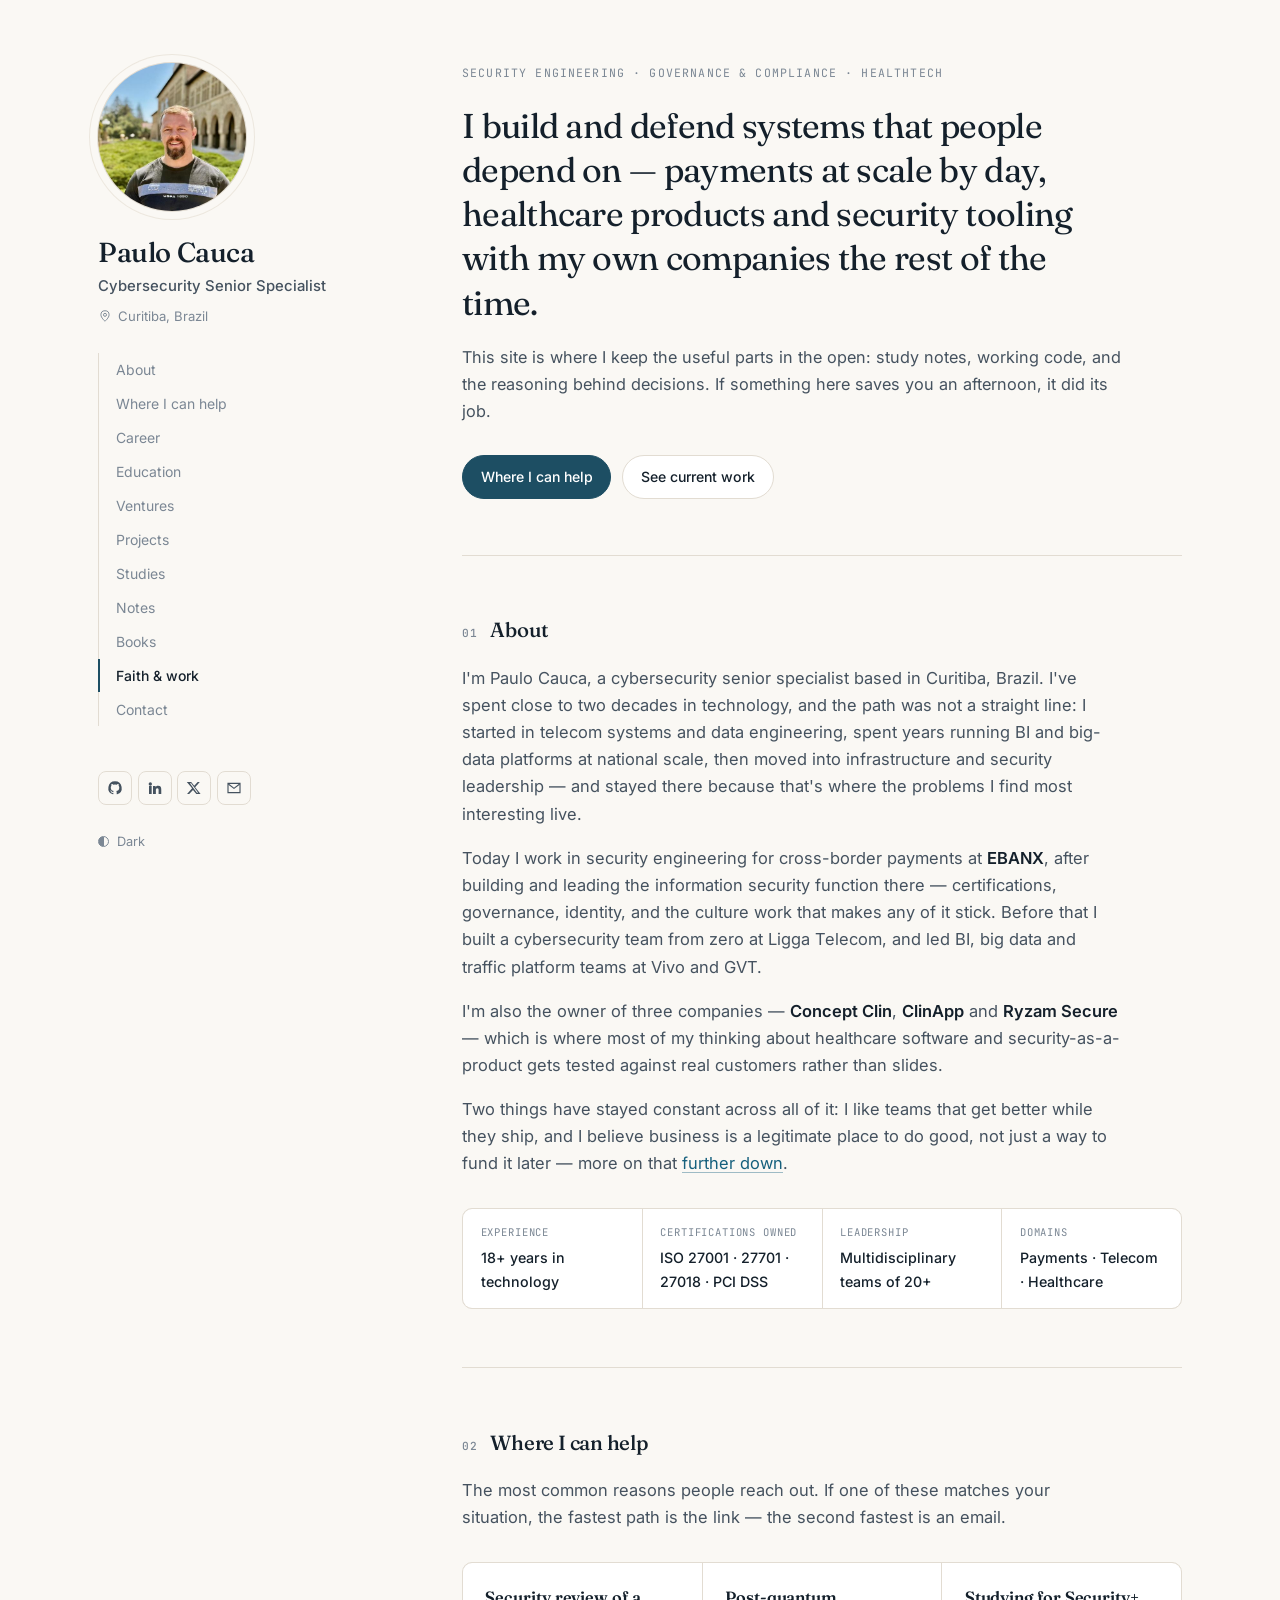
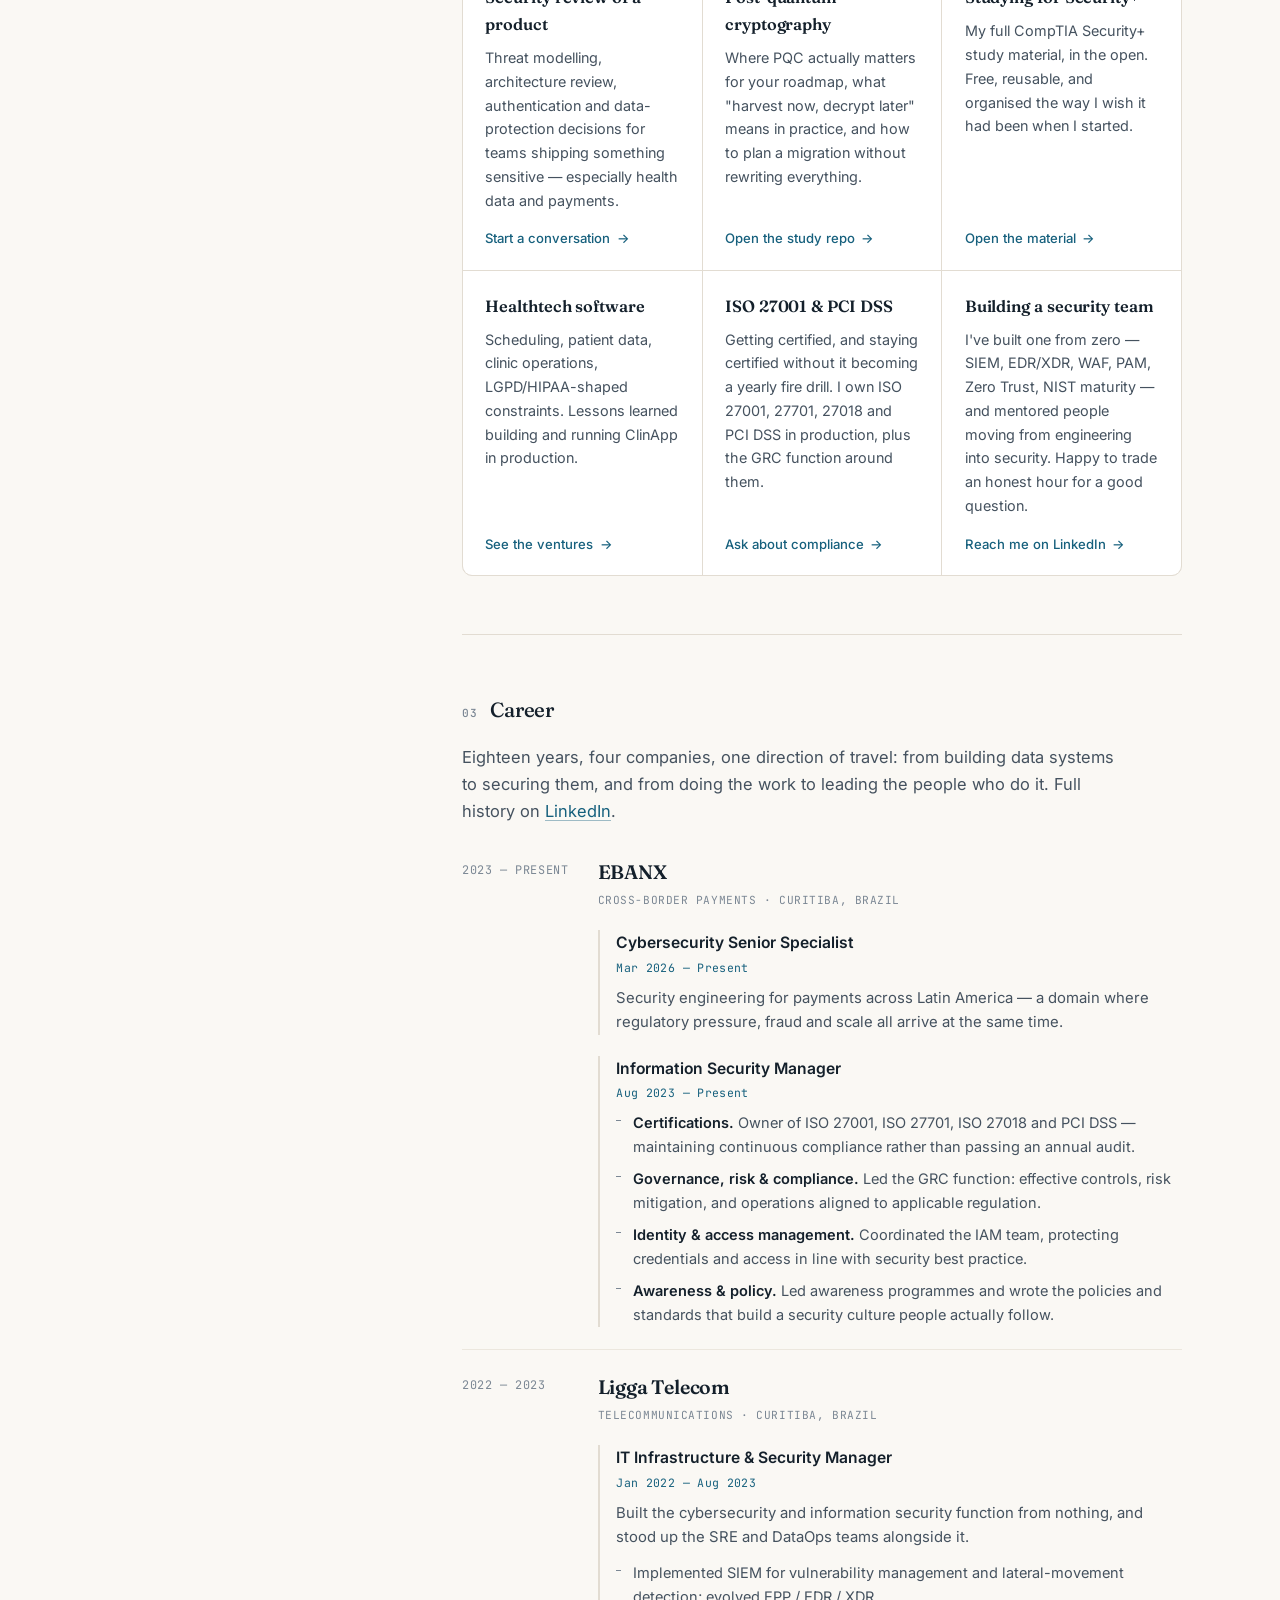
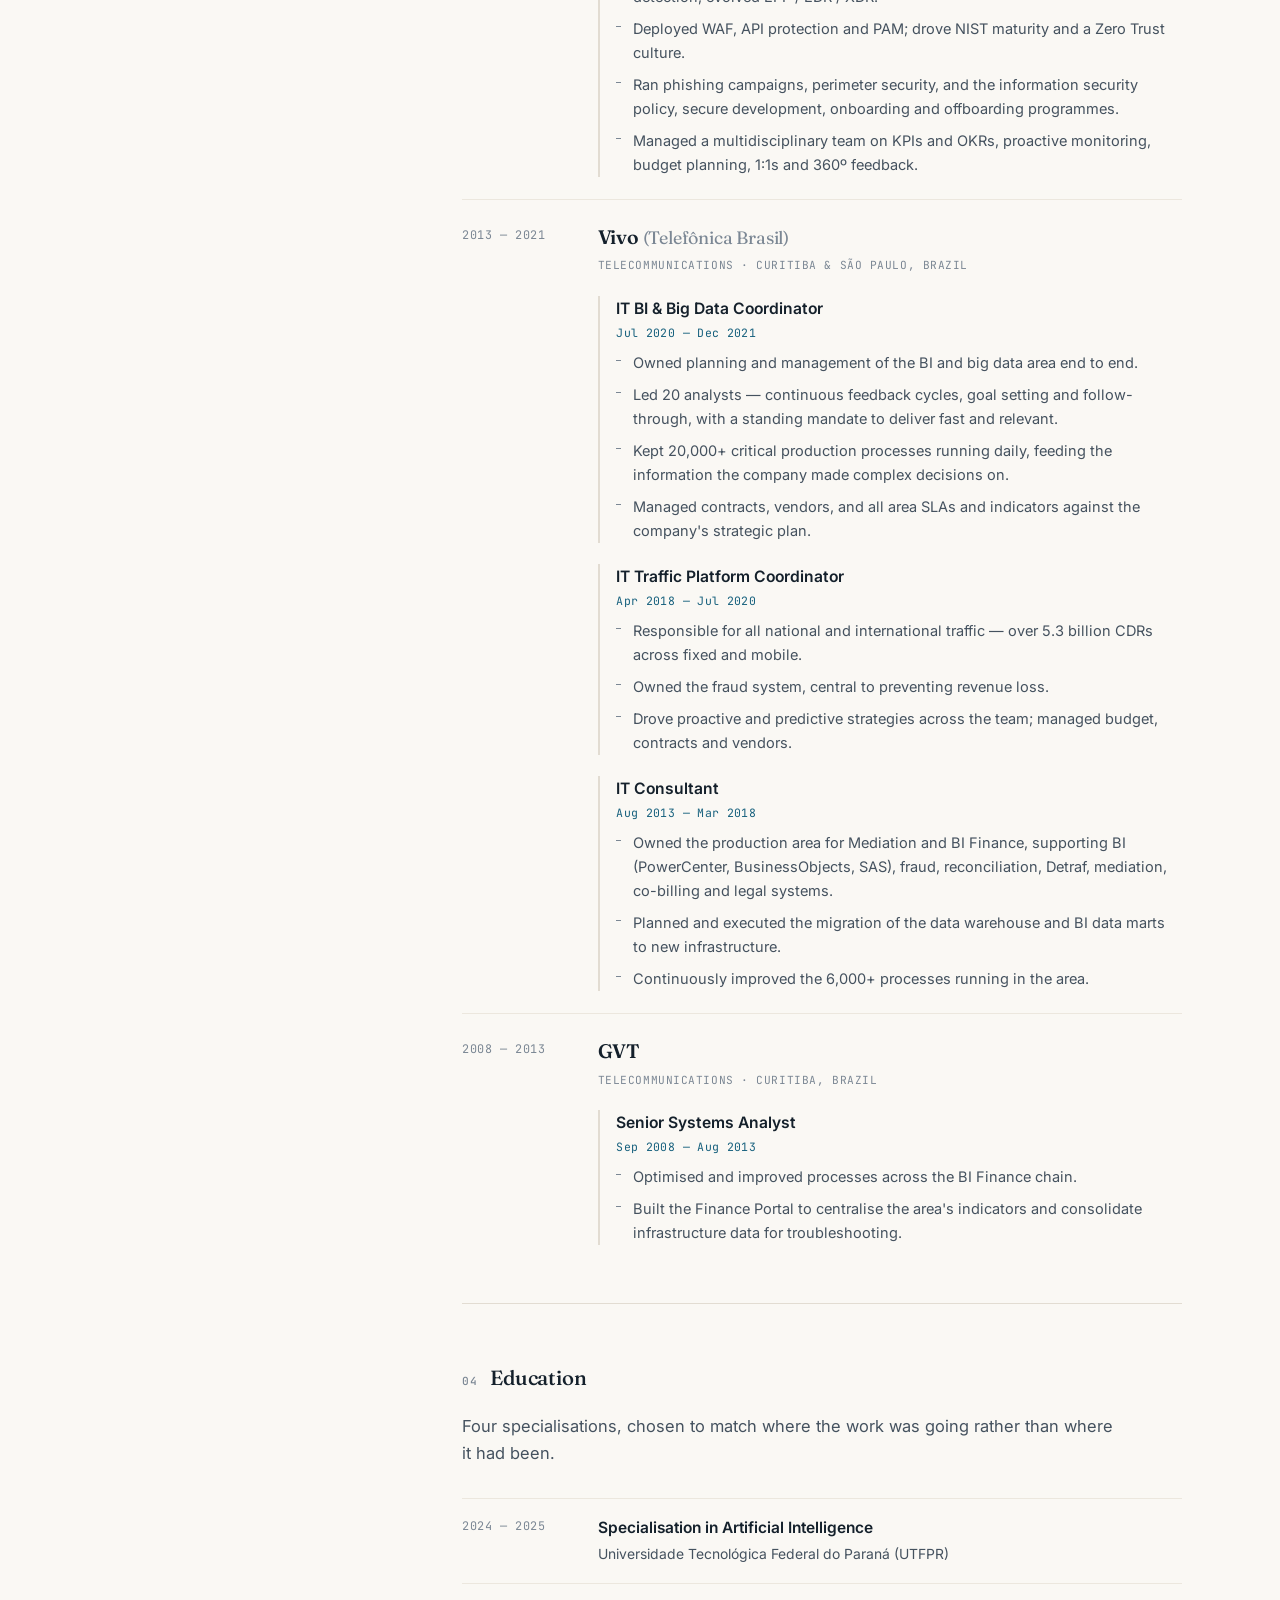
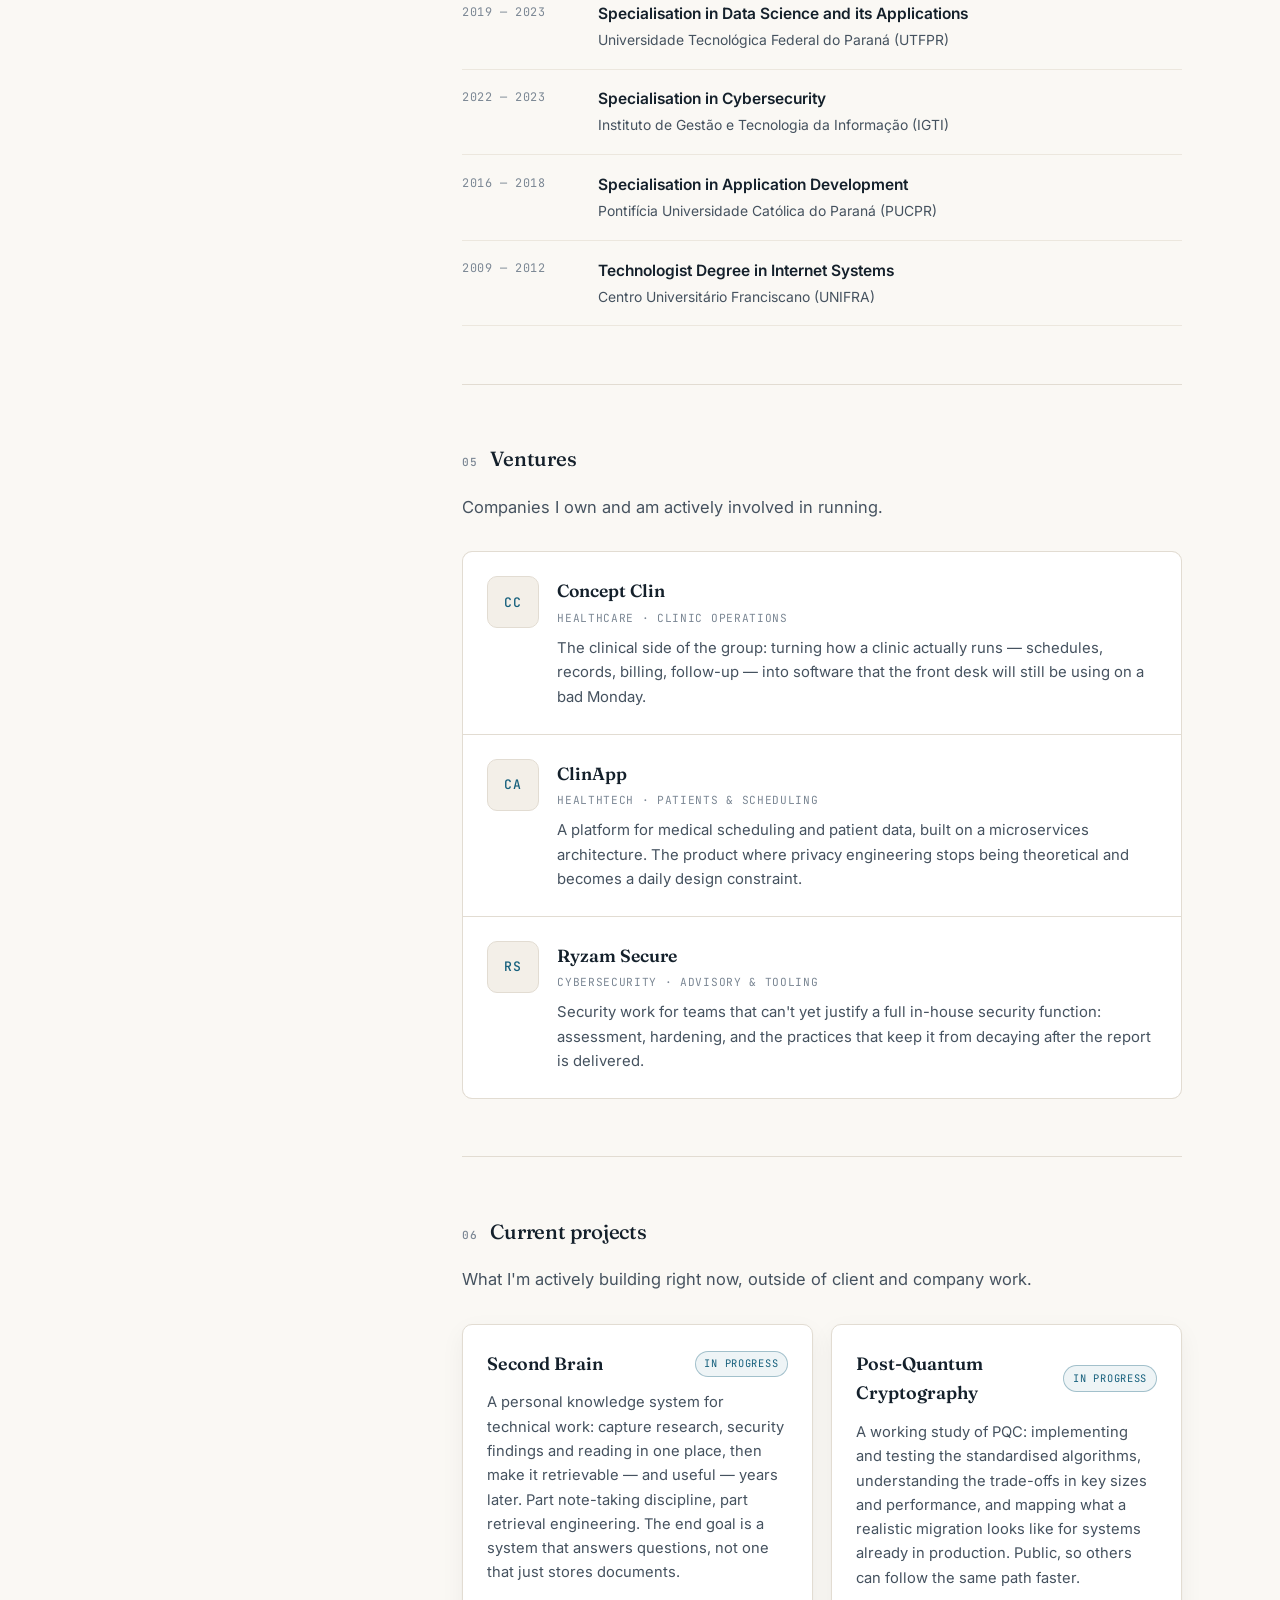
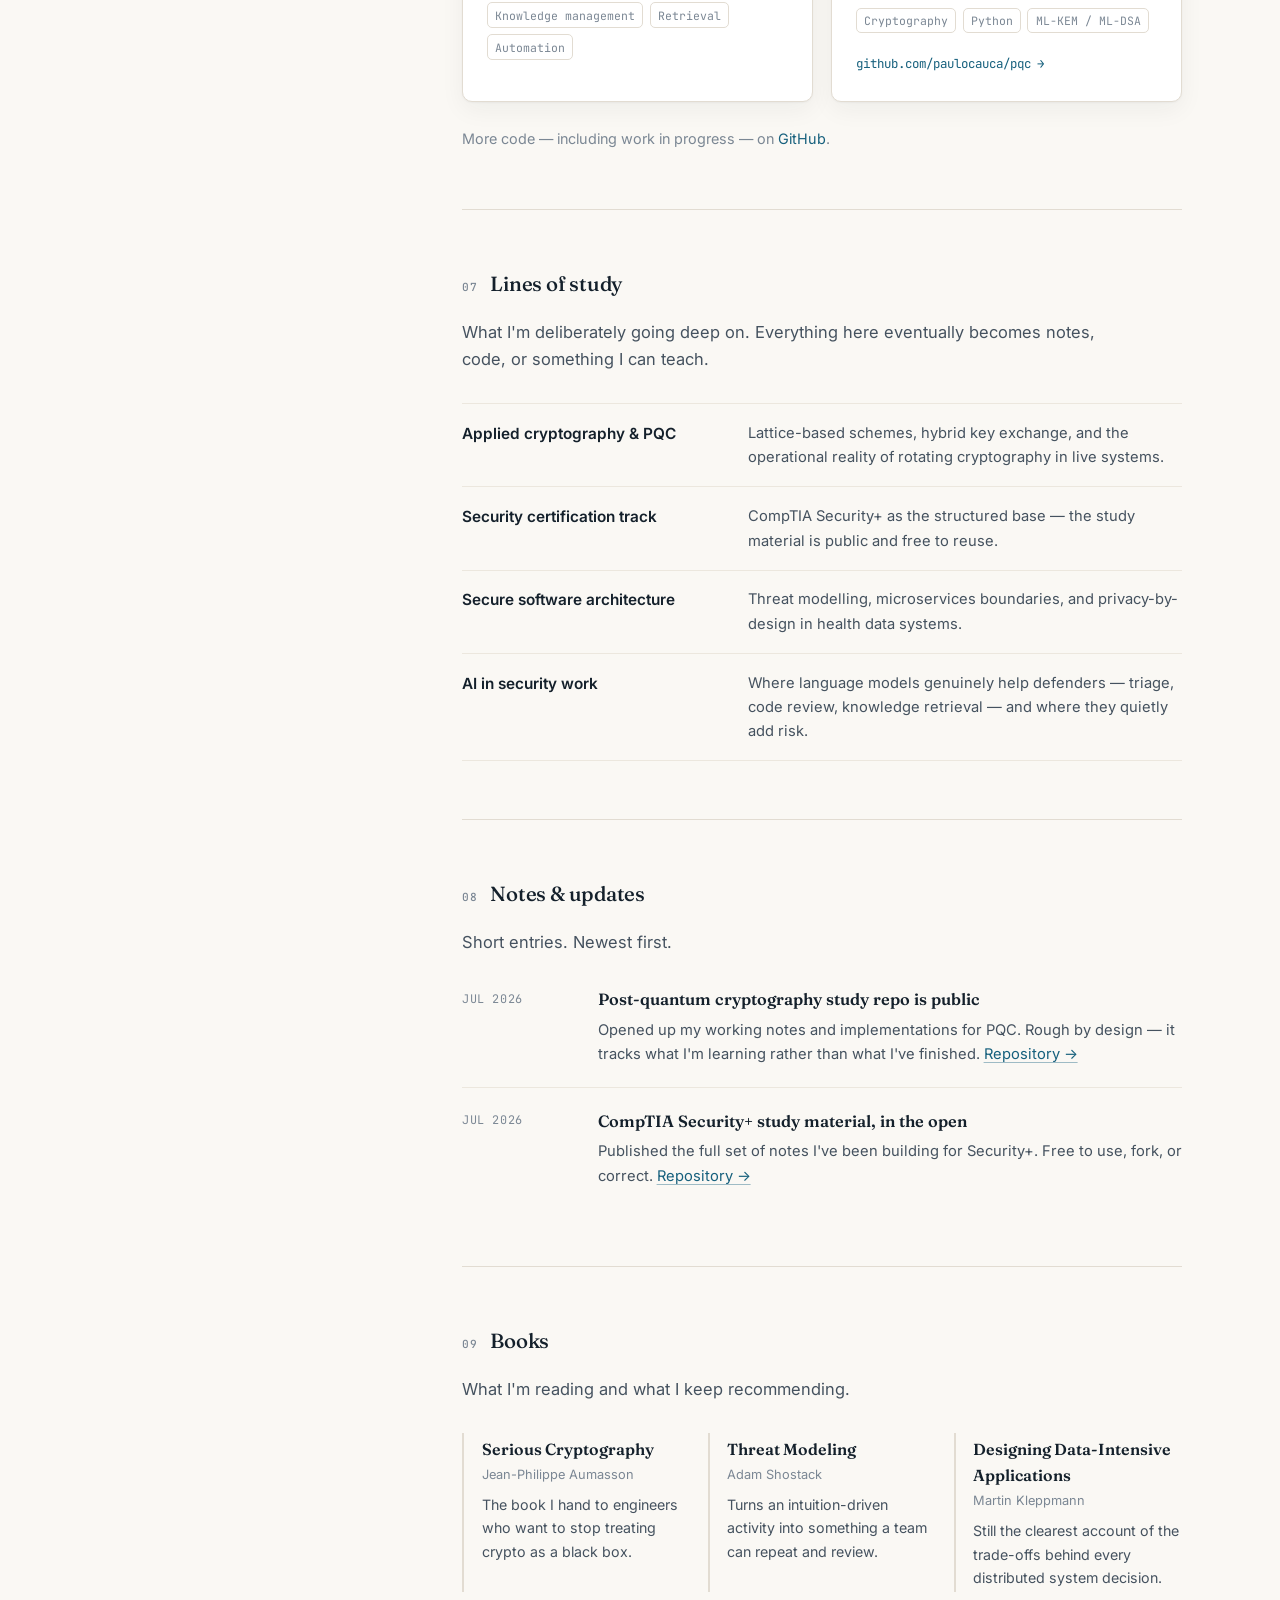
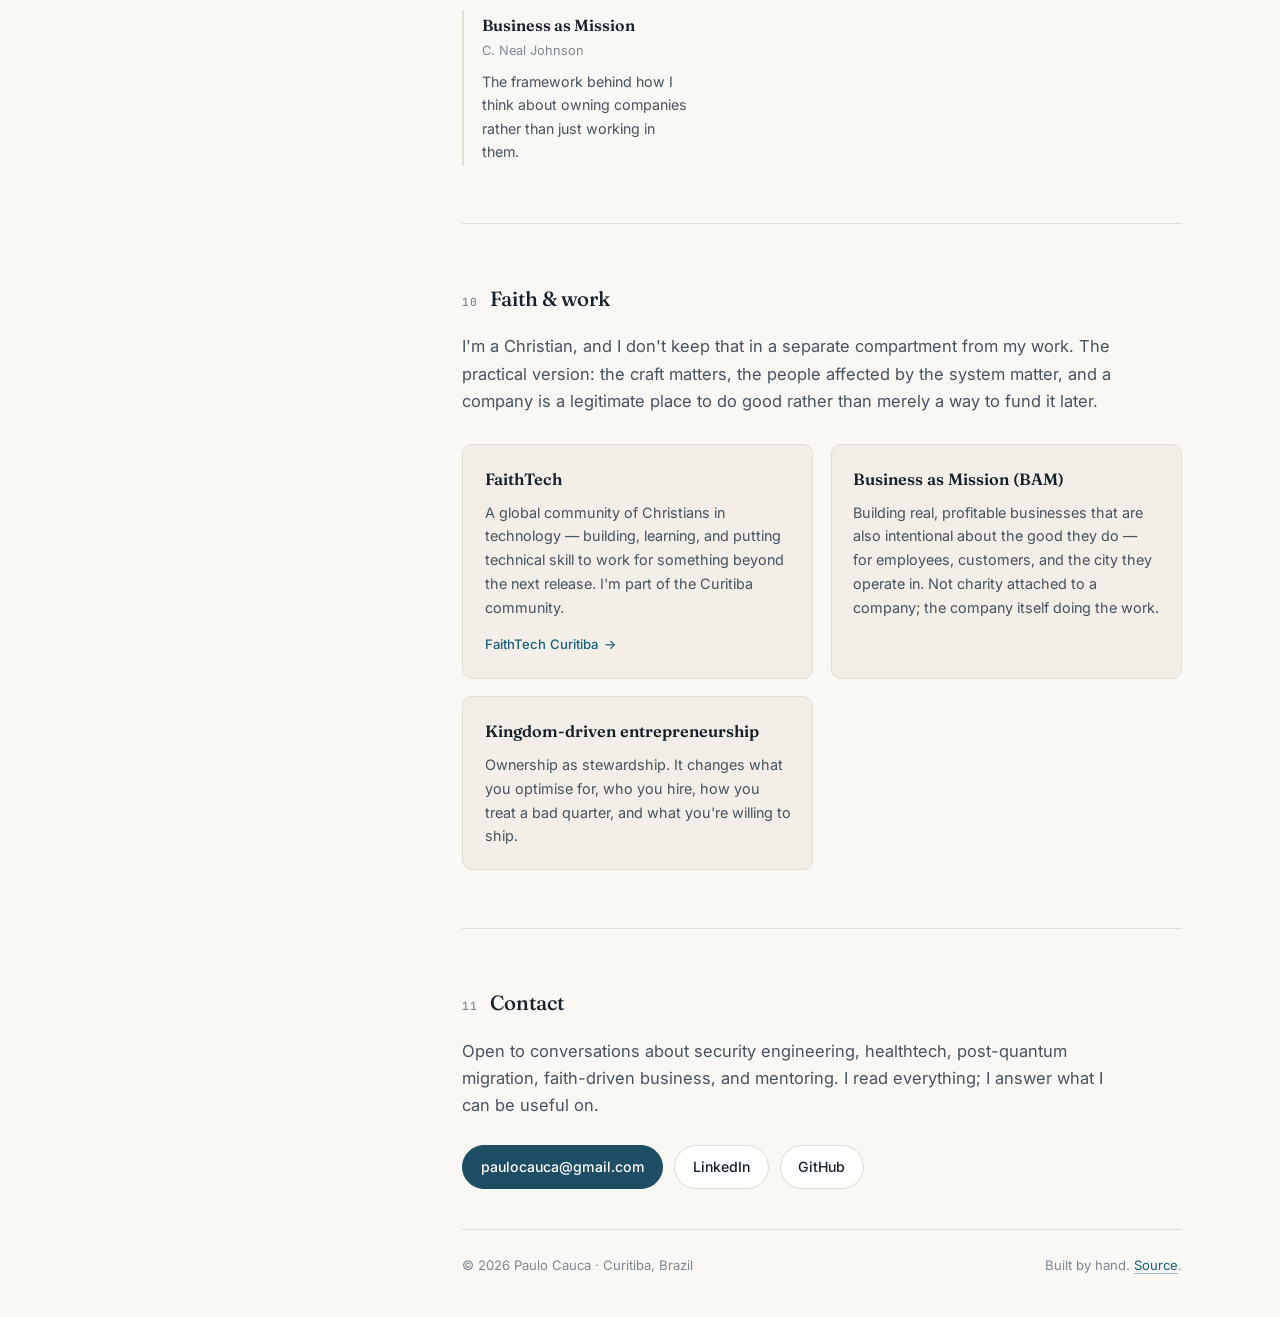
==== index.html @ c6ce8738 "Build personal website Static single-page site served from the repository root — no build step, no f" ====
<!DOCTYPE html>
<html lang="en">
<head>
<meta charset="utf-8">
<meta name="viewport" content="width=device-width, initial-scale=1">
<title>Paulo Cauca — Cybersecurity &amp; Software</title>
<meta name="description" content="Paulo Cauca — cybersecurity senior specialist at EBANX, Curitiba, Brazil. 18+ years across payments, telecom and healthcare. ISO 27001 / 27701 / 27018 and PCI DSS. Owner of Concept Clin, ClinApp and Ryzam Secure.">
<meta name="author" content="Paulo Cauca">
<link rel="canonical" href="https://paulocauca.github.io/">

<meta property="og:type" content="profile">
<meta property="og:title" content="Paulo Cauca — Cybersecurity &amp; Software">
<meta property="og:description" content="Cybersecurity senior specialist at EBANX. 18+ years across payments, telecom and healthcare. Owner of Concept Clin, ClinApp and Ryzam Secure.">
<meta property="og:url" content="https://paulocauca.github.io/">
<meta property="og:image" content="https://paulocauca.github.io/assets/img/avatar.jpg">
<meta name="twitter:card" content="summary">
<meta name="twitter:site" content="@paulocauca">

<link rel="icon" href="data:image/svg+xml,%3Csvg xmlns='http://www.w3.org/2000/svg' viewBox='0 0 100 100'%3E%3Crect width='100' height='100' rx='22' fill='%23132a3e'/%3E%3Ctext x='50' y='68' font-family='Georgia,serif' font-size='52' fill='%23f7f5f1' text-anchor='middle'%3EPC%3C/text%3E%3C/svg%3E">

<link rel="preconnect" href="https://fonts.googleapis.com">
<link rel="preconnect" href="https://fonts.gstatic.com" crossorigin>
<link href="https://fonts.googleapis.com/css2?family=Fraunces:opsz,wght@9..144,400;9..144,500;9..144,600&family=Inter:wght@400;500;600&family=JetBrains+Mono:wght@400;500&display=swap" rel="stylesheet">
<link rel="stylesheet" href="assets/css/style.css">

<script>
  /* Set the theme before first paint to avoid a flash. */
  (function () {
    try {
      var t = localStorage.getItem('pc-theme');
      if (!t) t = matchMedia('(prefers-color-scheme: dark)').matches ? 'dark' : 'light';
      document.documentElement.setAttribute('data-theme', t);
    } catch (e) {}
  })();
</script>
</head>
<body>
<a class="skip-link" href="#main">Skip to content</a>

<div class="shell">

  <!-- ───────────── Left rail ───────────── -->
  <aside class="rail">
    <div class="rail__inner">

      <img class="avatar" src="assets/img/avatar.jpg" width="160" height="160"
           alt="Portrait of Paulo Cauca" fetchpriority="high">

      <div class="rail__id">
        <h1 class="rail__name">Paulo Cauca</h1>
        <p class="rail__role">Cybersecurity Senior Specialist</p>
        <p class="rail__place">
          <svg viewBox="0 0 24 24" aria-hidden="true" class="ico"><path d="M12 21s7-6.1 7-11a7 7 0 1 0-14 0c0 4.9 7 11 7 11Z"/><circle cx="12" cy="10" r="2.6"/></svg>
          Curitiba, Brazil
        </p>
      </div>

      <nav class="rail__nav" aria-label="Sections">
        <a href="#about">About</a>
        <a href="#help">Where I can help</a>
        <a href="#career">Career</a>
        <a href="#education">Education</a>
        <a href="#ventures">Ventures</a>
        <a href="#projects">Projects</a>
        <a href="#studies">Studies</a>
        <a href="#notes">Notes</a>
        <a href="#books">Books</a>
        <a href="#faith">Faith &amp; work</a>
        <a href="#contact">Contact</a>
      </nav>

      <div class="rail__links">
        <a href="https://github.com/paulocauca" rel="me noopener" target="_blank" aria-label="GitHub">
          <svg viewBox="0 0 24 24" aria-hidden="true"><path d="M12 2a10 10 0 0 0-3.16 19.49c.5.09.68-.22.68-.48v-1.7c-2.78.6-3.37-1.34-3.37-1.34-.45-1.16-1.11-1.47-1.11-1.47-.91-.62.07-.6.07-.6 1 .07 1.53 1.03 1.53 1.03.9 1.53 2.36 1.09 2.94.83.09-.65.35-1.09.63-1.34-2.22-.25-4.55-1.11-4.55-4.94 0-1.09.39-1.98 1.03-2.68-.1-.25-.45-1.27.1-2.64 0 0 .84-.27 2.75 1.02a9.5 9.5 0 0 1 5 0c1.91-1.29 2.75-1.02 2.75-1.02.55 1.37.2 2.39.1 2.64.64.7 1.03 1.59 1.03 2.68 0 3.84-2.34 4.68-4.57 4.93.36.31.68.92.68 1.85v2.74c0 .27.18.58.69.48A10 10 0 0 0 12 2Z"/></svg>
        </a>
        <a href="https://www.linkedin.com/in/paulocauca/" rel="me noopener" target="_blank" aria-label="LinkedIn">
          <svg viewBox="0 0 24 24" aria-hidden="true"><path d="M4.98 3.5a2.5 2.5 0 1 1 0 5 2.5 2.5 0 0 1 0-5ZM3 9h4v12H3zM9 9h3.8v1.7h.05c.53-.95 1.83-1.95 3.77-1.95 4.03 0 4.78 2.5 4.78 5.76V21h-4v-5.6c0-1.34-.03-3.06-1.9-3.06-1.9 0-2.2 1.45-2.2 2.96V21H9z"/></svg>
        </a>
        <a href="https://x.com/paulocauca" rel="me noopener" target="_blank" aria-label="X">
          <svg viewBox="0 0 24 24" aria-hidden="true"><path d="M17.5 3h3.2l-7 8 8.2 10h-6.4l-5-6.1L4.8 21H1.6l7.5-8.6L1.2 3h6.6l4.5 5.6L17.5 3Zm-1.1 16h1.8L7.7 4.9H5.8L16.4 19Z"/></svg>
        </a>
        <a href="mailto:paulocauca@gmail.com" aria-label="Email">
          <svg viewBox="0 0 24 24" aria-hidden="true"><path d="M3 5h18v14H3z" fill="none" stroke="currentColor" stroke-width="1.7"/><path d="m3.5 6 8.5 6.5L20.5 6" fill="none" stroke="currentColor" stroke-width="1.7"/></svg>
        </a>
      </div>

      <button class="theme" type="button" aria-label="Toggle color theme">
        <span class="theme__dot"></span><span class="theme__label">Dark</span>
      </button>
    </div>
  </aside>

  <!-- ───────────── Content ───────────── -->
  <main id="main" class="content">

    <!-- Intro -->
    <header class="intro">
      <p class="eyebrow">Security engineering · Governance &amp; compliance · Healthtech</p>
      <p class="lede">
        I build and defend systems that people depend on — payments at scale by day,
        healthcare products and security tooling with my own companies the rest of the time.
      </p>
      <p class="intro__sub">
        This site is where I keep the useful parts in the open: study notes, working code,
        and the reasoning behind decisions. If something here saves you an afternoon, it did its job.
      </p>
      <div class="intro__cta">
        <a class="btn btn--solid" href="#help">Where I can help</a>
        <a class="btn" href="#projects">See current work</a>
      </div>
    </header>

    <!-- About -->
    <section id="about" class="sec">
      <h2 class="sec__title"><span class="sec__num">01</span>About</h2>
      <div class="prose">
        <p>
          I'm Paulo Cauca, a cybersecurity senior specialist based in Curitiba, Brazil. I've spent
          close to two decades in technology, and the path was not a straight line: I started in
          telecom systems and data engineering, spent years running BI and big-data platforms at
          national scale, then moved into infrastructure and security leadership — and stayed there
          because that's where the problems I find most interesting live.
        </p>
        <p>
          Today I work in security engineering for cross-border payments at <strong>EBANX</strong>,
          after building and leading the information security function there — certifications,
          governance, identity, and the culture work that makes any of it stick. Before that I built
          a cybersecurity team from zero at Ligga Telecom, and led BI, big data and traffic platform
          teams at Vivo and GVT.
        </p>
        <p>
          I'm also the owner of three companies — <strong>Concept Clin</strong>,
          <strong>ClinApp</strong> and <strong>Ryzam Secure</strong> — which is where most of my
          thinking about healthcare software and security-as-a-product gets tested against real
          customers rather than slides.
        </p>
        <p>
          Two things have stayed constant across all of it: I like teams that get better while they
          ship, and I believe business is a legitimate place to do good, not just a way to fund it
          later — more on that <a href="#faith">further down</a>.
        </p>
      </div>

      <ul class="facts">
        <li><span class="facts__k">Experience</span><span class="facts__v">18+ years in technology</span></li>
        <li><span class="facts__k">Certifications owned</span><span class="facts__v">ISO 27001 · 27701 · 27018 · PCI DSS</span></li>
        <li><span class="facts__k">Leadership</span><span class="facts__v">Multidisciplinary teams of 20+</span></li>
        <li><span class="facts__k">Domains</span><span class="facts__v">Payments · Telecom · Healthcare</span></li>
      </ul>
    </section>

    <!-- Where I can help — the "help" hub the site is built around -->
    <section id="help" class="sec">
      <h2 class="sec__title"><span class="sec__num">02</span>Where I can help</h2>
      <p class="sec__intro">
        The most common reasons people reach out. If one of these matches your situation,
        the fastest path is the link — the second fastest is an email.
      </p>

      <div class="cards">
        <article class="card">
          <h3>Security review of a product</h3>
          <p>Threat modelling, architecture review, authentication and data-protection decisions for teams shipping something sensitive — especially health data and payments.</p>
          <a class="card__link" href="mailto:paulocauca@gmail.com?subject=Security%20review">Start a conversation<span aria-hidden="true">→</span></a>
        </article>

        <article class="card">
          <h3>Post-quantum cryptography</h3>
          <p>Where PQC actually matters for your roadmap, what "harvest now, decrypt later" means in practice, and how to plan a migration without rewriting everything.</p>
          <a class="card__link" href="https://github.com/paulocauca/pqc" target="_blank" rel="noopener">Open the study repo<span aria-hidden="true">→</span></a>
        </article>

        <article class="card">
          <h3>Studying for Security+</h3>
          <p>My full CompTIA Security+ study material, in the open. Free, reusable, and organised the way I wish it had been when I started.</p>
          <a class="card__link" href="https://github.com/paulocauca/comptia_sec_plus_study" target="_blank" rel="noopener">Open the material<span aria-hidden="true">→</span></a>
        </article>

        <article class="card">
          <h3>Healthtech software</h3>
          <p>Scheduling, patient data, clinic operations, LGPD/HIPAA-shaped constraints. Lessons learned building and running ClinApp in production.</p>
          <a class="card__link" href="#ventures">See the ventures<span aria-hidden="true">→</span></a>
        </article>

        <article class="card">
          <h3>ISO 27001 &amp; PCI DSS</h3>
          <p>Getting certified, and staying certified without it becoming a yearly fire drill. I own ISO 27001, 27701, 27018 and PCI DSS in production, plus the GRC function around them.</p>
          <a class="card__link" href="mailto:paulocauca@gmail.com?subject=Certification%20and%20compliance">Ask about compliance<span aria-hidden="true">→</span></a>
        </article>

        <article class="card">
          <h3>Building a security team</h3>
          <p>I've built one from zero — SIEM, EDR/XDR, WAF, PAM, Zero Trust, NIST maturity — and mentored people moving from engineering into security. Happy to trade an honest hour for a good question.</p>
          <a class="card__link" href="https://www.linkedin.com/in/paulocauca/" target="_blank" rel="noopener">Reach me on LinkedIn<span aria-hidden="true">→</span></a>
        </article>
      </div>
    </section>

    <!-- Career -->
    <section id="career" class="sec">
      <h2 class="sec__title"><span class="sec__num">03</span>Career</h2>
      <p class="sec__intro">
        Eighteen years, four companies, one direction of travel: from building data systems to
        securing them, and from doing the work to leading the people who do it. Full history on
        <a href="https://www.linkedin.com/in/paulocauca/" target="_blank" rel="noopener">LinkedIn</a>.
      </p>

      <ol class="timeline">

        <li class="tl">
          <div class="tl__when">2023 — Present</div>
          <div class="tl__body">
            <h3 class="tl__org-name">EBANX</h3>
            <p class="tl__meta">Cross-border payments · Curitiba, Brazil</p>

            <div class="job">
              <h4 class="job__title">Cybersecurity Senior Specialist</h4>
              <p class="job__when">Mar 2026 — Present</p>
              <p class="job__text">
                Security engineering for payments across Latin America — a domain where regulatory
                pressure, fraud and scale all arrive at the same time.
              </p>
            </div>

            <div class="job">
              <h4 class="job__title">Information Security Manager</h4>
              <p class="job__when">Aug 2023 — Present</p>
              <ul class="bullets">
                <li><strong>Certifications.</strong> Owner of ISO 27001, ISO 27701, ISO 27018 and PCI DSS — maintaining continuous compliance rather than passing an annual audit.</li>
                <li><strong>Governance, risk &amp; compliance.</strong> Led the GRC function: effective controls, risk mitigation, and operations aligned to applicable regulation.</li>
                <li><strong>Identity &amp; access management.</strong> Coordinated the IAM team, protecting credentials and access in line with security best practice.</li>
                <li><strong>Awareness &amp; policy.</strong> Led awareness programmes and wrote the policies and standards that build a security culture people actually follow.</li>
              </ul>
            </div>
          </div>
        </li>

        <li class="tl">
          <div class="tl__when">2022 — 2023</div>
          <div class="tl__body">
            <h3 class="tl__org-name">Ligga Telecom</h3>
            <p class="tl__meta">Telecommunications · Curitiba, Brazil</p>

            <div class="job">
              <h4 class="job__title">IT Infrastructure &amp; Security Manager</h4>
              <p class="job__when">Jan 2022 — Aug 2023</p>
              <p class="job__text">
                Built the cybersecurity and information security function from nothing, and stood up
                the SRE and DataOps teams alongside it.
              </p>
              <ul class="bullets">
                <li>Implemented SIEM for vulnerability management and lateral-movement detection; evolved EPP / EDR / XDR.</li>
                <li>Deployed WAF, API protection and PAM; drove NIST maturity and a Zero Trust culture.</li>
                <li>Ran phishing campaigns, perimeter security, and the information security policy, secure development, onboarding and offboarding programmes.</li>
                <li>Managed a multidisciplinary team on KPIs and OKRs, proactive monitoring, budget planning, 1:1s and 360º feedback.</li>
              </ul>
            </div>
          </div>
        </li>

        <li class="tl">
          <div class="tl__when">2013 — 2021</div>
          <div class="tl__body">
            <h3 class="tl__org-name">Vivo <span class="tl__alt">(Telefônica Brasil)</span></h3>
            <p class="tl__meta">Telecommunications · Curitiba &amp; São Paulo, Brazil</p>

            <div class="job">
              <h4 class="job__title">IT BI &amp; Big Data Coordinator</h4>
              <p class="job__when">Jul 2020 — Dec 2021</p>
              <ul class="bullets">
                <li>Owned planning and management of the BI and big data area end to end.</li>
                <li>Led 20 analysts — continuous feedback cycles, goal setting and follow-through, with a standing mandate to deliver fast and relevant.</li>
                <li>Kept 20,000+ critical production processes running daily, feeding the information the company made complex decisions on.</li>
                <li>Managed contracts, vendors, and all area SLAs and indicators against the company's strategic plan.</li>
              </ul>
            </div>

            <div class="job">
              <h4 class="job__title">IT Traffic Platform Coordinator</h4>
              <p class="job__when">Apr 2018 — Jul 2020</p>
              <ul class="bullets">
                <li>Responsible for all national and international traffic — over 5.3 billion CDRs across fixed and mobile.</li>
                <li>Owned the fraud system, central to preventing revenue loss.</li>
                <li>Drove proactive and predictive strategies across the team; managed budget, contracts and vendors.</li>
              </ul>
            </div>

            <div class="job">
              <h4 class="job__title">IT Consultant</h4>
              <p class="job__when">Aug 2013 — Mar 2018</p>
              <ul class="bullets">
                <li>Owned the production area for Mediation and BI Finance, supporting BI (PowerCenter, BusinessObjects, SAS), fraud, reconciliation, Detraf, mediation, co-billing and legal systems.</li>
                <li>Planned and executed the migration of the data warehouse and BI data marts to new infrastructure.</li>
                <li>Continuously improved the 6,000+ processes running in the area.</li>
              </ul>
            </div>
          </div>
        </li>

        <li class="tl">
          <div class="tl__when">2008 — 2013</div>
          <div class="tl__body">
            <h3 class="tl__org-name">GVT</h3>
            <p class="tl__meta">Telecommunications · Curitiba, Brazil</p>

            <div class="job">
              <h4 class="job__title">Senior Systems Analyst</h4>
              <p class="job__when">Sep 2008 — Aug 2013</p>
              <ul class="bullets">
                <li>Optimised and improved processes across the BI Finance chain.</li>
                <li>Built the Finance Portal to centralise the area's indicators and consolidate infrastructure data for troubleshooting.</li>
              </ul>
            </div>
          </div>
        </li>

      </ol>
    </section>

    <!-- Education -->
    <section id="education" class="sec">
      <h2 class="sec__title"><span class="sec__num">04</span>Education</h2>
      <p class="sec__intro">
        Four specialisations, chosen to match where the work was going rather than where it had been.
      </p>

      <ol class="edu">
        <li class="edu__item">
          <div class="edu__when">2024 — 2025</div>
          <div>
            <h3>Specialisation in Artificial Intelligence</h3>
            <p class="edu__org">Universidade Tecnológica Federal do Paraná (UTFPR)</p>
          </div>
        </li>
        <li class="edu__item">
          <div class="edu__when">2019 — 2023</div>
          <div>
            <h3>Specialisation in Data Science and its Applications</h3>
            <p class="edu__org">Universidade Tecnológica Federal do Paraná (UTFPR)</p>
          </div>
        </li>
        <li class="edu__item">
          <div class="edu__when">2022 — 2023</div>
          <div>
            <h3>Specialisation in Cybersecurity</h3>
            <p class="edu__org">Instituto de Gestão e Tecnologia da Informação (IGTI)</p>
          </div>
        </li>
        <li class="edu__item">
          <div class="edu__when">2016 — 2018</div>
          <div>
            <h3>Specialisation in Application Development</h3>
            <p class="edu__org">Pontifícia Universidade Católica do Paraná (PUCPR)</p>
          </div>
        </li>
        <li class="edu__item">
          <div class="edu__when">2009 — 2012</div>
          <div>
            <h3>Technologist Degree in Internet Systems</h3>
            <p class="edu__org">Centro Universitário Franciscano (UNIFRA)</p>
          </div>
        </li>
      </ol>
    </section>

    <!-- Ventures -->
    <section id="ventures" class="sec">
      <h2 class="sec__title"><span class="sec__num">05</span>Ventures</h2>
      <p class="sec__intro">Companies I own and am actively involved in running.</p>

      <div class="ventures">
        <article class="venture">
          <div class="venture__mark" aria-hidden="true">CC</div>
          <div>
            <h3>Concept Clin</h3>
            <p class="venture__tag">Healthcare · Clinic operations</p>
            <p>
              The clinical side of the group: turning how a clinic actually runs — schedules, records,
              billing, follow-up — into software that the front desk will still be using on a bad Monday.
            </p>
          </div>
        </article>

        <article class="venture">
          <div class="venture__mark" aria-hidden="true">CA</div>
          <div>
            <h3>ClinApp</h3>
            <p class="venture__tag">Healthtech · Patients &amp; scheduling</p>
            <p>
              A platform for medical scheduling and patient data, built on a microservices architecture.
              The product where privacy engineering stops being theoretical and becomes a daily design constraint.
            </p>
          </div>
        </article>

        <article class="venture">
          <div class="venture__mark" aria-hidden="true">RS</div>
          <div>
            <h3>Ryzam Secure</h3>
            <p class="venture__tag">Cybersecurity · Advisory &amp; tooling</p>
            <p>
              Security work for teams that can't yet justify a full in-house security function:
              assessment, hardening, and the practices that keep it from decaying after the report is delivered.
            </p>
          </div>
        </article>
      </div>
    </section>

    <!-- Projects -->
    <section id="projects" class="sec">
      <h2 class="sec__title"><span class="sec__num">06</span>Current projects</h2>
      <p class="sec__intro">What I'm actively building right now, outside of client and company work.</p>

      <div class="projects">
        <article class="proj">
          <header class="proj__head">
            <h3>Second Brain</h3>
            <span class="badge badge--active">In progress</span>
          </header>
          <p>
            A personal knowledge system for technical work: capture research, security findings and
            reading in one place, then make it retrievable — and useful — years later. Part note-taking
            discipline, part retrieval engineering. The end goal is a system that answers questions,
            not one that just stores documents.
          </p>
          <ul class="tags">
            <li>Knowledge management</li><li>Retrieval</li><li>Automation</li>
          </ul>
        </article>

        <article class="proj">
          <header class="proj__head">
            <h3>Post-Quantum Cryptography</h3>
            <span class="badge badge--active">In progress</span>
          </header>
          <p>
            A working study of PQC: implementing and testing the standardised algorithms, understanding
            the trade-offs in key sizes and performance, and mapping what a realistic migration looks like
            for systems already in production. Public, so others can follow the same path faster.
          </p>
          <ul class="tags">
            <li>Cryptography</li><li>Python</li><li>ML-KEM / ML-DSA</li>
          </ul>
          <a class="proj__link" href="https://github.com/paulocauca/pqc" target="_blank" rel="noopener">
            github.com/paulocauca/pqc<span aria-hidden="true">→</span>
          </a>
        </article>
      </div>

      <p class="sec__foot">
        More code — including work in progress — on
        <a href="https://github.com/paulocauca?tab=repositories" target="_blank" rel="noopener">GitHub</a>.
      </p>
    </section>

    <!-- Studies -->
    <section id="studies" class="sec">
      <h2 class="sec__title"><span class="sec__num">07</span>Lines of study</h2>
      <p class="sec__intro">
        What I'm deliberately going deep on. Everything here eventually becomes notes,
        code, or something I can teach.
      </p>

      <div class="study">
        <div class="study__row">
          <h3>Applied cryptography &amp; PQC</h3>
          <p>Lattice-based schemes, hybrid key exchange, and the operational reality of rotating cryptography in live systems.</p>
        </div>
        <div class="study__row">
          <h3>Security certification track</h3>
          <p>CompTIA Security+ as the structured base — the study material is public and free to reuse.</p>
        </div>
        <div class="study__row">
          <h3>Secure software architecture</h3>
          <p>Threat modelling, microservices boundaries, and privacy-by-design in health data systems.</p>
        </div>
        <div class="study__row">
          <h3>AI in security work</h3>
          <p>Where language models genuinely help defenders — triage, code review, knowledge retrieval — and where they quietly add risk.</p>
        </div>
      </div>
    </section>

    <!-- Notes / News -->
    <section id="notes" class="sec">
      <h2 class="sec__title"><span class="sec__num">08</span>Notes &amp; updates</h2>
      <p class="sec__intro">Short entries. Newest first.</p>

      <ul class="notes">
        <li class="note">
          <time datetime="2026-07">Jul 2026</time>
          <div>
            <h3>Post-quantum cryptography study repo is public</h3>
            <p>
              Opened up my working notes and implementations for PQC. Rough by design — it tracks
              what I'm learning rather than what I've finished.
              <a href="https://github.com/paulocauca/pqc" target="_blank" rel="noopener">Repository →</a>
            </p>
          </div>
        </li>
        <li class="note">
          <time datetime="2026-07">Jul 2026</time>
          <div>
            <h3>CompTIA Security+ study material, in the open</h3>
            <p>
              Published the full set of notes I've been building for Security+. Free to use, fork,
              or correct.
              <a href="https://github.com/paulocauca/comptia_sec_plus_study" target="_blank" rel="noopener">Repository →</a>
            </p>
          </div>
        </li>

        <!--
          EDIT ME: add a new note at the TOP of this list.
          <li class="note">
            <time datetime="2026-09">Sep 2026</time>
            <div>
              <h3>Headline</h3>
              <p>Two or three sentences. Link out if there's something to read.</p>
            </div>
          </li>
        -->
      </ul>
    </section>

    <!-- Books -->
    <section id="books" class="sec">
      <h2 class="sec__title"><span class="sec__num">09</span>Books</h2>
      <p class="sec__intro">
        What I'm reading and what I keep recommending. <!-- EDIT ME: swap these for your real shelf. -->
      </p>

      <div class="books">
        <article class="book">
          <h3>Serious Cryptography</h3>
          <p class="book__by">Jean-Philippe Aumasson</p>
          <p>The book I hand to engineers who want to stop treating crypto as a black box.</p>
        </article>
        <article class="book">
          <h3>Threat Modeling</h3>
          <p class="book__by">Adam Shostack</p>
          <p>Turns an intuition-driven activity into something a team can repeat and review.</p>
        </article>
        <article class="book">
          <h3>Designing Data-Intensive Applications</h3>
          <p class="book__by">Martin Kleppmann</p>
          <p>Still the clearest account of the trade-offs behind every distributed system decision.</p>
        </article>
        <article class="book">
          <h3>Business as Mission</h3>
          <p class="book__by">C. Neal Johnson</p>
          <p>The framework behind how I think about owning companies rather than just working in them.</p>
        </article>
      </div>
    </section>

    <!-- Faith -->
    <section id="faith" class="sec">
      <h2 class="sec__title"><span class="sec__num">10</span>Faith &amp; work</h2>
      <div class="prose">
        <p>
          I'm a Christian, and I don't keep that in a separate compartment from my work. The practical
          version: the craft matters, the people affected by the system matter, and a company is a
          legitimate place to do good rather than merely a way to fund it later.
        </p>
      </div>

      <div class="faith">
        <article class="faith__item">
          <h3>FaithTech</h3>
          <p>
            A global community of Christians in technology — building, learning, and putting technical
            skill to work for something beyond the next release. I'm part of the Curitiba community.
          </p>
          <a class="card__link" href="https://faithtech.com/city/curitiba/" target="_blank" rel="noopener">FaithTech Curitiba<span aria-hidden="true">→</span></a>
        </article>
        <article class="faith__item">
          <h3>Business as Mission (BAM)</h3>
          <p>
            Building real, profitable businesses that are also intentional about the good they do —
            for employees, customers, and the city they operate in. Not charity attached to a company;
            the company itself doing the work.
          </p>
        </article>
        <article class="faith__item">
          <h3>Kingdom-driven entrepreneurship</h3>
          <p>
            Ownership as stewardship. It changes what you optimise for, who you hire, how you treat
            a bad quarter, and what you're willing to ship.
          </p>
        </article>
      </div>
    </section>

    <!-- Contact -->
    <section id="contact" class="sec sec--last">
      <h2 class="sec__title"><span class="sec__num">11</span>Contact</h2>
      <div class="prose">
        <p>
          Open to conversations about security engineering, healthtech, post-quantum migration,
          faith-driven business, and mentoring. I read everything; I answer what I can be useful on.
        </p>
      </div>
      <div class="contact">
        <a class="btn btn--solid" href="mailto:paulocauca@gmail.com">paulocauca@gmail.com</a>
        <a class="btn" href="https://www.linkedin.com/in/paulocauca/" target="_blank" rel="noopener">LinkedIn</a>
        <a class="btn" href="https://github.com/paulocauca" target="_blank" rel="noopener">GitHub</a>
      </div>
    </section>

    <footer class="foot">
      <p>© <span id="year">2026</span> Paulo Cauca · Curitiba, Brazil</p>
      <p>Built by hand. <a href="https://github.com/paulocauca/paulocauca.github.io" target="_blank" rel="noopener">Source</a>.</p>
    </footer>

  </main>
</div>

<script src="assets/js/main.js" defer></script>
</body>
</html>
---- assets/css/style.css ----
/* ============================================================
   paulocauca.github.io
   Palette: warm paper + deep navy ink + one muted accent.
   Type: Fraunces (display) / Inter (text) / JetBrains Mono (meta)
   ============================================================ */

:root {
  --paper:      #faf8f4;
  --paper-2:    #f3efe8;
  --card:       #ffffff;
  --ink:        #14202b;
  --ink-2:      #45525f;
  --ink-3:      #7b8794;
  --rule:       #e2dcd2;
  --rule-2:     #ece7de;
  --accent:     #1d4e63;
  --accent-ink: #16607d;
  --shadow:     0 1px 2px rgba(20,32,43,.04), 0 8px 24px rgba(20,32,43,.05);

  --rail-w: 300px;
  --measure: 66ch;

  --f-display: "Fraunces", Georgia, "Times New Roman", serif;
  --f-text: "Inter", -apple-system, BlinkMacSystemFont, "Segoe UI", Helvetica, Arial, sans-serif;
  --f-mono: "JetBrains Mono", ui-monospace, SFMono-Regular, Menlo, monospace;
}

html[data-theme="dark"] {
  --paper:      #10151a;
  --paper-2:    #161d24;
  --card:       #171f27;
  --ink:        #e9e6df;
  --ink-2:      #a9b2bb;
  --ink-3:      #77838e;
  --rule:       #263039;
  --rule-2:     #1e262e;
  --accent:     #7fc3dd;
  --accent-ink: #8fd0e8;
  --shadow:     0 1px 2px rgba(0,0,0,.3), 0 8px 24px rgba(0,0,0,.28);
}

*, *::before, *::after { box-sizing: border-box; }

html { -webkit-text-size-adjust: 100%; scroll-behavior: smooth; }
@media (prefers-reduced-motion: reduce) {
  html { scroll-behavior: auto; }
  * { animation-duration: .01ms !important; transition-duration: .01ms !important; }
}

body {
  margin: 0;
  background: var(--paper);
  color: var(--ink);
  font-family: var(--f-text);
  font-size: 16.5px;
  line-height: 1.65;
  -webkit-font-smoothing: antialiased;
  text-rendering: optimizeLegibility;
}

a { color: var(--accent-ink); text-decoration: none; }
.prose a, .sec__intro a, .tl__text a, .note p a, .foot a {
  text-decoration: underline;
  text-decoration-thickness: 1px;
  text-underline-offset: 3px;
  text-decoration-color: color-mix(in srgb, var(--accent-ink) 40%, transparent);
}
.prose a:hover, .sec__intro a:hover, .tl__text a:hover, .note p a:hover, .foot a:hover {
  text-decoration-color: var(--accent-ink);
}

:focus-visible {
  outline: 2px solid var(--accent-ink);
  outline-offset: 3px;
  border-radius: 3px;
}

.skip-link {
  position: absolute; left: -9999px; top: 0;
  background: var(--ink); color: var(--paper);
  padding: .7rem 1.1rem; z-index: 100; border-radius: 0 0 6px 0;
}
.skip-link:focus { left: 0; }

/* ── Layout ───────────────────────────────────────────────── */

.shell {
  display: grid;
  grid-template-columns: var(--rail-w) minmax(0, 1fr);
  max-width: 1180px;
  margin: 0 auto;
  gap: clamp(2rem, 5vw, 5rem);
  padding: 0 clamp(1.25rem, 4vw, 3rem);
}

/* ── Left rail ────────────────────────────────────────────── */

.rail { position: relative; }

.rail__inner {
  position: sticky;
  top: 0;
  display: flex;
  flex-direction: column;
  gap: 1.6rem;
  padding: clamp(3rem, 7vh, 5.5rem) 0 3rem;
  min-height: 100vh;
}

.avatar {
  width: 148px; height: 148px;
  border-radius: 50%;
  object-fit: cover;
  display: block;
  background: var(--paper-2);
  box-shadow: 0 0 0 1px var(--rule), 0 0 0 8px var(--paper), 0 0 0 9px var(--rule-2);
}

.rail__name {
  font-family: var(--f-display);
  font-weight: 500;
  font-size: 1.72rem;
  line-height: 1.15;
  letter-spacing: -.015em;
  margin: 0 0 .35rem;
}
.rail__role {
  margin: 0;
  font-size: .93rem;
  color: var(--ink-2);
  font-weight: 500;
}
.rail__place {
  margin: .45rem 0 0;
  font-size: .82rem;
  color: var(--ink-3);
  display: flex; align-items: center; gap: .35rem;
}
.ico { width: 14px; height: 14px; fill: none; stroke: currentColor; stroke-width: 1.6; }

/* nav */
.rail__nav {
  display: flex; flex-direction: column;
  border-left: 1px solid var(--rule);
  padding-left: 0;
}
.rail__nav a {
  font-size: .875rem;
  color: var(--ink-3);
  padding: .34rem 0 .34rem 1rem;
  margin-left: -1px;
  border-left: 2px solid transparent;
  transition: color .18s ease, border-color .18s ease, padding-left .18s ease;
}
.rail__nav a:hover { color: var(--ink); }
.rail__nav a.is-active {
  color: var(--ink);
  font-weight: 500;
  border-left-color: var(--accent);
}

/* social */
.rail__links { display: flex; gap: .35rem; margin-top: auto; }
.rail__links a {
  width: 34px; height: 34px;
  display: grid; place-items: center;
  border: 1px solid var(--rule);
  border-radius: 8px;
  color: var(--ink-2);
  transition: color .18s ease, border-color .18s ease, background .18s ease;
}
.rail__links a:hover { color: var(--ink); border-color: var(--ink-3); background: var(--card); }
.rail__links svg { width: 16px; height: 16px; fill: currentColor; }

/* theme toggle */
.theme {
  align-self: flex-start;
  display: inline-flex; align-items: center; gap: .5rem;
  background: none; border: 0; padding: 0;
  font: inherit; font-size: .8rem; color: var(--ink-3);
  cursor: pointer;
}
.theme:hover { color: var(--ink); }
.theme__dot {
  width: 11px; height: 11px; border-radius: 50%;
  border: 1.5px solid currentColor;
  background: linear-gradient(90deg, currentColor 50%, transparent 50%);
}

/* ── Content ──────────────────────────────────────────────── */

.content { padding: clamp(3rem, 7vh, 5.5rem) 0 0; min-width: 0; }

.intro { max-width: var(--measure); padding-bottom: clamp(2.5rem, 5vw, 3.5rem); }

.eyebrow {
  font-family: var(--f-mono);
  font-size: .72rem;
  letter-spacing: .1em;
  text-transform: uppercase;
  color: var(--ink-3);
  margin: 0 0 1.4rem;
}

.lede {
  font-family: var(--f-display);
  font-weight: 400;
  font-size: clamp(1.5rem, 3.1vw, 2.15rem);
  line-height: 1.28;
  letter-spacing: -.02em;
  margin: 0 0 1.2rem;
  color: var(--ink);
}

.intro__sub { margin: 0; color: var(--ink-2); font-size: 1.02rem; }

.intro__cta { display: flex; flex-wrap: wrap; gap: .7rem; margin-top: 1.9rem; }

.btn {
  display: inline-flex; align-items: center;
  padding: .58rem 1.1rem;
  border: 1px solid var(--rule);
  border-radius: 999px;
  font-size: .88rem; font-weight: 500;
  color: var(--ink);
  background: var(--card);
  transition: border-color .18s ease, transform .18s ease, background .18s ease;
}
.btn:hover { border-color: var(--ink-3); transform: translateY(-1px); }
.btn--solid {
  background: var(--accent); border-color: var(--accent); color: #fff;
}
html[data-theme="dark"] .btn--solid { color: #0d1319; }
.btn--solid:hover { border-color: var(--accent); opacity: .92; }

/* section scaffolding */
.sec {
  padding: clamp(2.6rem, 5vw, 3.6rem) 0;
  border-top: 1px solid var(--rule);
}
.sec--last { padding-bottom: 2.5rem; }
.sec[id] { scroll-margin-top: 1.5rem; }

.sec__title {
  font-family: var(--f-display);
  font-weight: 500;
  font-size: 1.28rem;
  letter-spacing: -.01em;
  margin: 0 0 1.1rem;
  display: flex; align-items: baseline; gap: .8rem;
}
.sec__num {
  font-family: var(--f-mono);
  font-size: .7rem;
  font-weight: 500;
  color: var(--ink-3);
  letter-spacing: .06em;
}

.sec__intro { max-width: var(--measure); color: var(--ink-2); margin: 0 0 1.9rem; }
.sec__foot { margin: 1.6rem 0 0; font-size: .9rem; color: var(--ink-3); }

.prose { max-width: var(--measure); }
.prose p { margin: 0 0 1.05rem; color: var(--ink-2); }
.prose p:last-child { margin-bottom: 0; }
.prose strong { color: var(--ink); font-weight: 600; }

/* ── Facts strip (under About) ─────────────────────────────── */

.facts {
  list-style: none;
  margin: 1.9rem 0 0;
  padding: 0;
  display: grid;
  grid-template-columns: repeat(2, minmax(0, 1fr)); /* 4 items — always a full grid */
  gap: 1px;
  background: var(--rule);
  border: 1px solid var(--rule);
  border-radius: 10px;
  overflow: hidden;
}
@media (min-width: 1080px) {
  .facts { grid-template-columns: repeat(4, minmax(0, 1fr)); }
}
.facts li {
  background: var(--card);
  padding: .95rem 1.1rem;
  display: flex; flex-direction: column; gap: .28rem;
}
.facts__k {
  font-family: var(--f-mono);
  font-size: .66rem; letter-spacing: .08em; text-transform: uppercase;
  color: var(--ink-3);
}
.facts__v { font-size: .89rem; font-weight: 500; color: var(--ink); }

/* ── Help cards ───────────────────────────────────────────── */

.cards {
  display: grid;
  grid-template-columns: repeat(auto-fit, minmax(238px, 1fr));
  gap: 1px;
  background: var(--rule);
  border: 1px solid var(--rule);
  border-radius: 10px;
  overflow: hidden;
}
.card {
  background: var(--card);
  padding: 1.35rem 1.4rem 1.25rem;
  display: flex; flex-direction: column;
  transition: background .18s ease;
}
.card:hover { background: var(--paper-2); }
.card h3 {
  font-family: var(--f-display);
  font-size: 1.02rem; font-weight: 600;
  margin: 0 0 .5rem; letter-spacing: -.005em;
}
.card p { margin: 0 0 1rem; font-size: .9rem; color: var(--ink-2); flex: 1; }

.card__link {
  font-size: .82rem; font-weight: 500;
  display: inline-flex; align-items: center; gap: .4rem;
  color: var(--accent-ink);
}
.card__link span { transition: transform .18s ease; }
.card__link:hover span { transform: translateX(3px); }

/* ── Timeline ─────────────────────────────────────────────── */

.timeline { list-style: none; margin: 0; padding: 0; }
.tl {
  display: grid;
  grid-template-columns: 110px minmax(0, 1fr);
  gap: 1.6rem;
  padding: 1.35rem 0;
  border-bottom: 1px solid var(--rule-2);
}
.tl:first-child { padding-top: 0; }
.tl:last-child { border-bottom: 0; padding-bottom: 0; }
.tl__when {
  font-family: var(--f-mono);
  font-size: .74rem;
  letter-spacing: .05em;
  text-transform: uppercase;
  color: var(--ink-3);
  padding-top: .28rem;
}
.tl__body { max-width: var(--measure); }

/* company header */
.tl__org-name {
  font-family: var(--f-display);
  font-size: 1.22rem; font-weight: 600;
  letter-spacing: -.01em;
  margin: 0 0 .18rem;
}
.tl__alt { font-weight: 400; color: var(--ink-3); font-size: .92em; }
.tl__meta {
  margin: 0;
  font-family: var(--f-mono);
  font-size: .7rem; letter-spacing: .05em; text-transform: uppercase;
  color: var(--ink-3);
}

/* role within a company */
.job {
  margin-top: 1.3rem;
  padding-left: 1.05rem;
  border-left: 2px solid var(--rule);
}
.job__title { font-size: .98rem; font-weight: 600; margin: 0 0 .1rem; }
.job__when {
  margin: 0 0 .55rem;
  font-family: var(--f-mono);
  font-size: .72rem; color: var(--accent-ink); letter-spacing: .03em;
}
.job__text { margin: 0; font-size: .93rem; color: var(--ink-2); }
.job__text + .bullets { margin-top: .7rem; }

.bullets { margin: 0; padding: 0; list-style: none; }
.bullets li {
  position: relative;
  padding-left: 1.05rem;
  margin-bottom: .5rem;
  font-size: .91rem;
  color: var(--ink-2);
}
.bullets li:last-child { margin-bottom: 0; }
.bullets li::before {
  content: "";
  position: absolute;
  left: 0; top: .62em;
  width: 5px; height: 1px;
  background: var(--ink-3);
}
.bullets strong { color: var(--ink); font-weight: 600; }

/* ── Education ────────────────────────────────────────────── */

.edu { list-style: none; margin: 0; padding: 0; border-top: 1px solid var(--rule-2); }
.edu__item {
  display: grid;
  grid-template-columns: 110px minmax(0, 1fr);
  gap: 1.6rem;
  padding: 1.05rem 0;
  border-bottom: 1px solid var(--rule-2);
}
.edu__when {
  font-family: var(--f-mono);
  font-size: .74rem; letter-spacing: .05em;
  color: var(--ink-3);
  padding-top: .12rem;
}
.edu__item h3 { font-size: .97rem; font-weight: 600; margin: 0 0 .15rem; }
.edu__org { margin: 0; font-size: .87rem; color: var(--ink-2); }

/* ── Ventures ─────────────────────────────────────────────── */

.ventures { display: grid; gap: 1px; background: var(--rule); border: 1px solid var(--rule); border-radius: 10px; overflow: hidden; }
.venture {
  background: var(--card);
  display: grid;
  grid-template-columns: 52px minmax(0, 1fr);
  gap: 1.15rem;
  padding: 1.5rem 1.5rem;
}
.venture__mark {
  width: 52px; height: 52px;
  display: grid; place-items: center;
  border-radius: 10px;
  background: var(--paper-2);
  border: 1px solid var(--rule);
  font-family: var(--f-mono);
  font-size: .82rem; font-weight: 500;
  letter-spacing: .04em;
  color: var(--accent-ink);
}
.venture h3 {
  font-family: var(--f-display);
  font-size: 1.1rem; font-weight: 600;
  margin: 0 0 .2rem;
}
.venture__tag {
  margin: 0 0 .55rem;
  font-family: var(--f-mono);
  font-size: .7rem; letter-spacing: .06em; text-transform: uppercase;
  color: var(--ink-3);
}
.venture p:last-child { margin: 0; font-size: .93rem; color: var(--ink-2); max-width: var(--measure); }

/* ── Projects ─────────────────────────────────────────────── */

.projects { display: grid; grid-template-columns: repeat(auto-fit, minmax(290px, 1fr)); gap: 1.1rem; }
.proj {
  border: 1px solid var(--rule);
  border-radius: 10px;
  background: var(--card);
  padding: 1.5rem;
  box-shadow: var(--shadow);
}
.proj__head { display: flex; align-items: center; justify-content: space-between; gap: 1rem; margin-bottom: .75rem; }
.proj h3 { font-family: var(--f-display); font-size: 1.12rem; font-weight: 600; margin: 0; }
.proj p { margin: 0 0 1.1rem; font-size: .92rem; color: var(--ink-2); }

.badge {
  font-family: var(--f-mono);
  font-size: .65rem; letter-spacing: .07em; text-transform: uppercase;
  padding: .22rem .55rem; border-radius: 999px;
  border: 1px solid var(--rule); color: var(--ink-3);
  white-space: nowrap;
}
.badge--active {
  color: var(--accent-ink);
  border-color: color-mix(in srgb, var(--accent-ink) 35%, transparent);
  background: color-mix(in srgb, var(--accent-ink) 7%, transparent);
}

.tags { list-style: none; display: flex; flex-wrap: wrap; gap: .4rem; margin: 0 0 1rem; padding: 0; }
.tags li {
  font-size: .72rem;
  font-family: var(--f-mono);
  color: var(--ink-3);
  border: 1px solid var(--rule);
  border-radius: 5px;
  padding: .15rem .45rem;
}
.proj__link {
  font-family: var(--f-mono);
  font-size: .78rem;
  display: inline-flex; align-items: center; gap: .4rem;
}
.proj__link span { transition: transform .18s ease; }
.proj__link:hover span { transform: translateX(3px); }

/* ── Studies ──────────────────────────────────────────────── */

.study { border-top: 1px solid var(--rule-2); }
.study__row {
  display: grid;
  grid-template-columns: minmax(180px, 260px) minmax(0, 1fr);
  gap: 1.6rem;
  padding: 1.05rem 0;
  border-bottom: 1px solid var(--rule-2);
}
.study__row h3 { font-size: .96rem; font-weight: 600; margin: 0; }
.study__row p { margin: 0; font-size: .92rem; color: var(--ink-2); max-width: var(--measure); }

/* ── Notes ────────────────────────────────────────────────── */

.notes { list-style: none; margin: 0; padding: 0; }
.note {
  display: grid;
  grid-template-columns: 110px minmax(0, 1fr);
  gap: 1.6rem;
  padding: 1.25rem 0;
  border-bottom: 1px solid var(--rule-2);
}
.note:first-child { padding-top: 0; }
.note:last-child { border-bottom: 0; }
.note time {
  font-family: var(--f-mono);
  font-size: .74rem; letter-spacing: .05em; text-transform: uppercase;
  color: var(--ink-3); padding-top: .2rem;
}
.note h3 { font-family: var(--f-display); font-size: 1.02rem; font-weight: 600; margin: 0 0 .3rem; }
.note p { margin: 0; font-size: .92rem; color: var(--ink-2); max-width: var(--measure); }

/* ── Books ────────────────────────────────────────────────── */

.books { display: grid; grid-template-columns: repeat(auto-fit, minmax(210px, 1fr)); gap: 1.1rem; }
.book {
  border-left: 2px solid var(--rule);
  padding: .15rem 0 .15rem 1.1rem;
}
.book h3 { font-family: var(--f-display); font-size: 1rem; font-weight: 600; margin: 0 0 .12rem; }
.book__by { margin: 0 0 .5rem; font-size: .8rem; color: var(--ink-3); }
.book p:last-child { margin: 0; font-size: .89rem; color: var(--ink-2); }

/* ── Faith ────────────────────────────────────────────────── */

.faith { display: grid; grid-template-columns: repeat(auto-fit, minmax(250px, 1fr)); gap: 1.1rem; margin-top: 1.8rem; }
.faith__item {
  background: var(--paper-2);
  border: 1px solid var(--rule);
  border-radius: 10px;
  padding: 1.3rem 1.35rem;
}
.faith__item h3 { font-family: var(--f-display); font-size: 1.02rem; font-weight: 600; margin: 0 0 .5rem; }
.faith__item p { margin: 0 0 .9rem; font-size: .9rem; color: var(--ink-2); }
.faith__item p:last-of-type { margin-bottom: 0; }
.faith__item .card__link { margin-top: .9rem; }

/* ── Contact + footer ─────────────────────────────────────── */

.contact { display: flex; flex-wrap: wrap; gap: .7rem; margin-top: 1.6rem; }

.foot {
  border-top: 1px solid var(--rule);
  padding: 1.6rem 0 2.5rem;
  display: flex; flex-wrap: wrap; gap: .4rem 1.5rem;
  justify-content: space-between;
  font-size: .82rem; color: var(--ink-3);
}
.foot p { margin: 0; }

/* ── Responsive ───────────────────────────────────────────── */

@media (max-width: 900px) {
  .shell { grid-template-columns: 1fr; gap: 0; }

  .rail__inner {
    position: static;
    min-height: 0;
    padding: 2.5rem 0 1.75rem;
    display: grid;
    grid-template-columns: auto minmax(0, 1fr);
    grid-template-areas:
      "pic  id"
      "nav  nav"
      "soc  soc";
    align-items: center;
    gap: 1.25rem;
    border-bottom: 1px solid var(--rule);
  }
  .avatar { grid-area: pic; width: 92px; height: 92px; box-shadow: 0 0 0 1px var(--rule), 0 0 0 6px var(--paper), 0 0 0 7px var(--rule-2); }
  .rail__id { grid-area: id; }
  .rail__name { font-size: 1.5rem; }

  .rail__nav {
    grid-area: nav;
    flex-direction: row;
    flex-wrap: nowrap;
    overflow-x: auto;
    border-left: 0;
    border-top: 1px solid var(--rule-2);
    padding-top: .5rem;
    gap: .25rem;
    scrollbar-width: none;
  }
  .rail__nav::-webkit-scrollbar { display: none; }
  .rail__nav a {
    padding: .3rem .7rem;
    border-left: 0;
    border-bottom: 2px solid transparent;
    white-space: nowrap;
    border-radius: 4px;
  }
  .rail__nav a.is-active { border-left: 0; border-bottom-color: var(--accent); }

  .rail__links { grid-area: soc; margin-top: 0; }
  .theme { position: absolute; top: 2.9rem; right: 0; }
  .rail { position: relative; }

  .content { padding-top: 2.25rem; }
}

@media (max-width: 620px) {
  body { font-size: 16px; }
  .tl, .note, .edu__item { grid-template-columns: 1fr; gap: .4rem; }
  .tl__when, .note time, .edu__when { padding-top: 0; }
  .study__row { grid-template-columns: 1fr; gap: .3rem; }
  .venture { grid-template-columns: 1fr; gap: .9rem; }
  .cards { grid-template-columns: 1fr; }
}

@media print {
  .rail__nav, .rail__links, .theme, .intro__cta, .skip-link { display: none; }
  .shell { grid-template-columns: 1fr; }
  body { background: #fff; color: #000; font-size: 11pt; }
  .card, .proj, .faith__item, .venture { break-inside: avoid; }
}
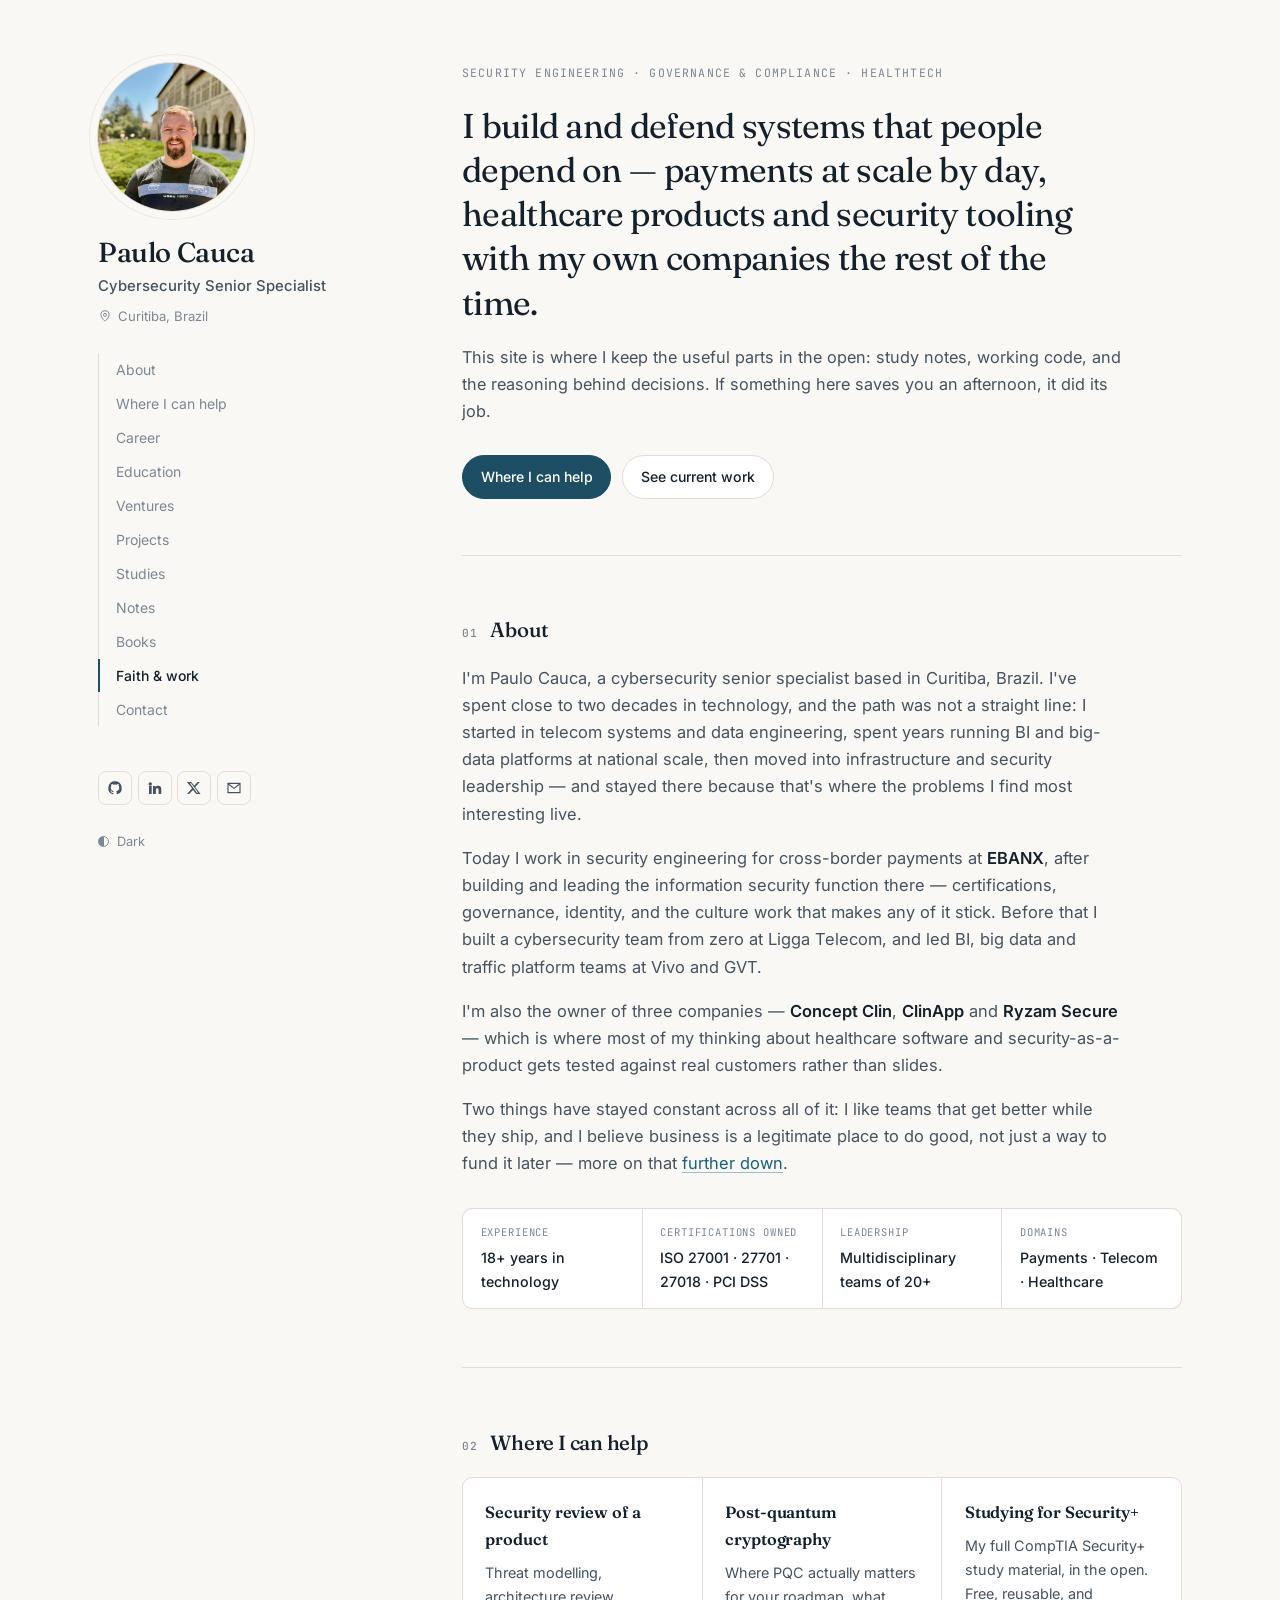
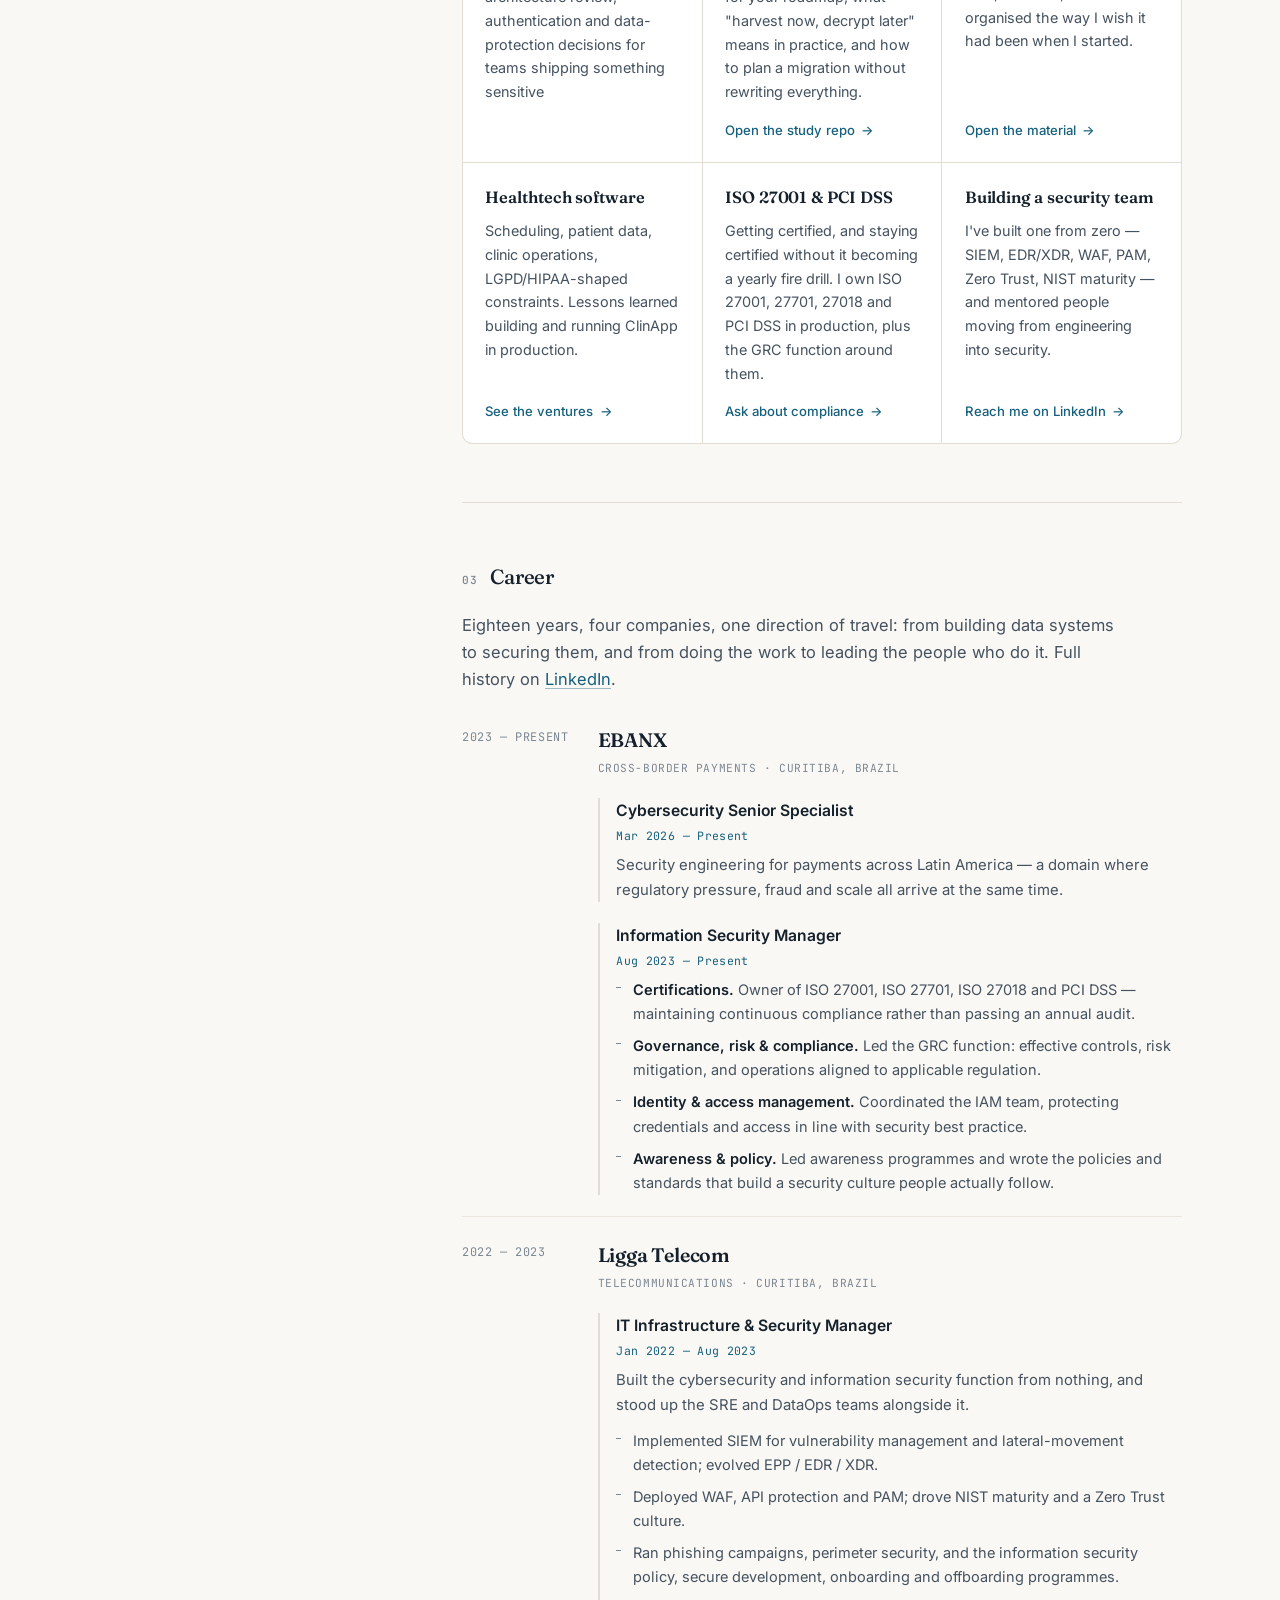
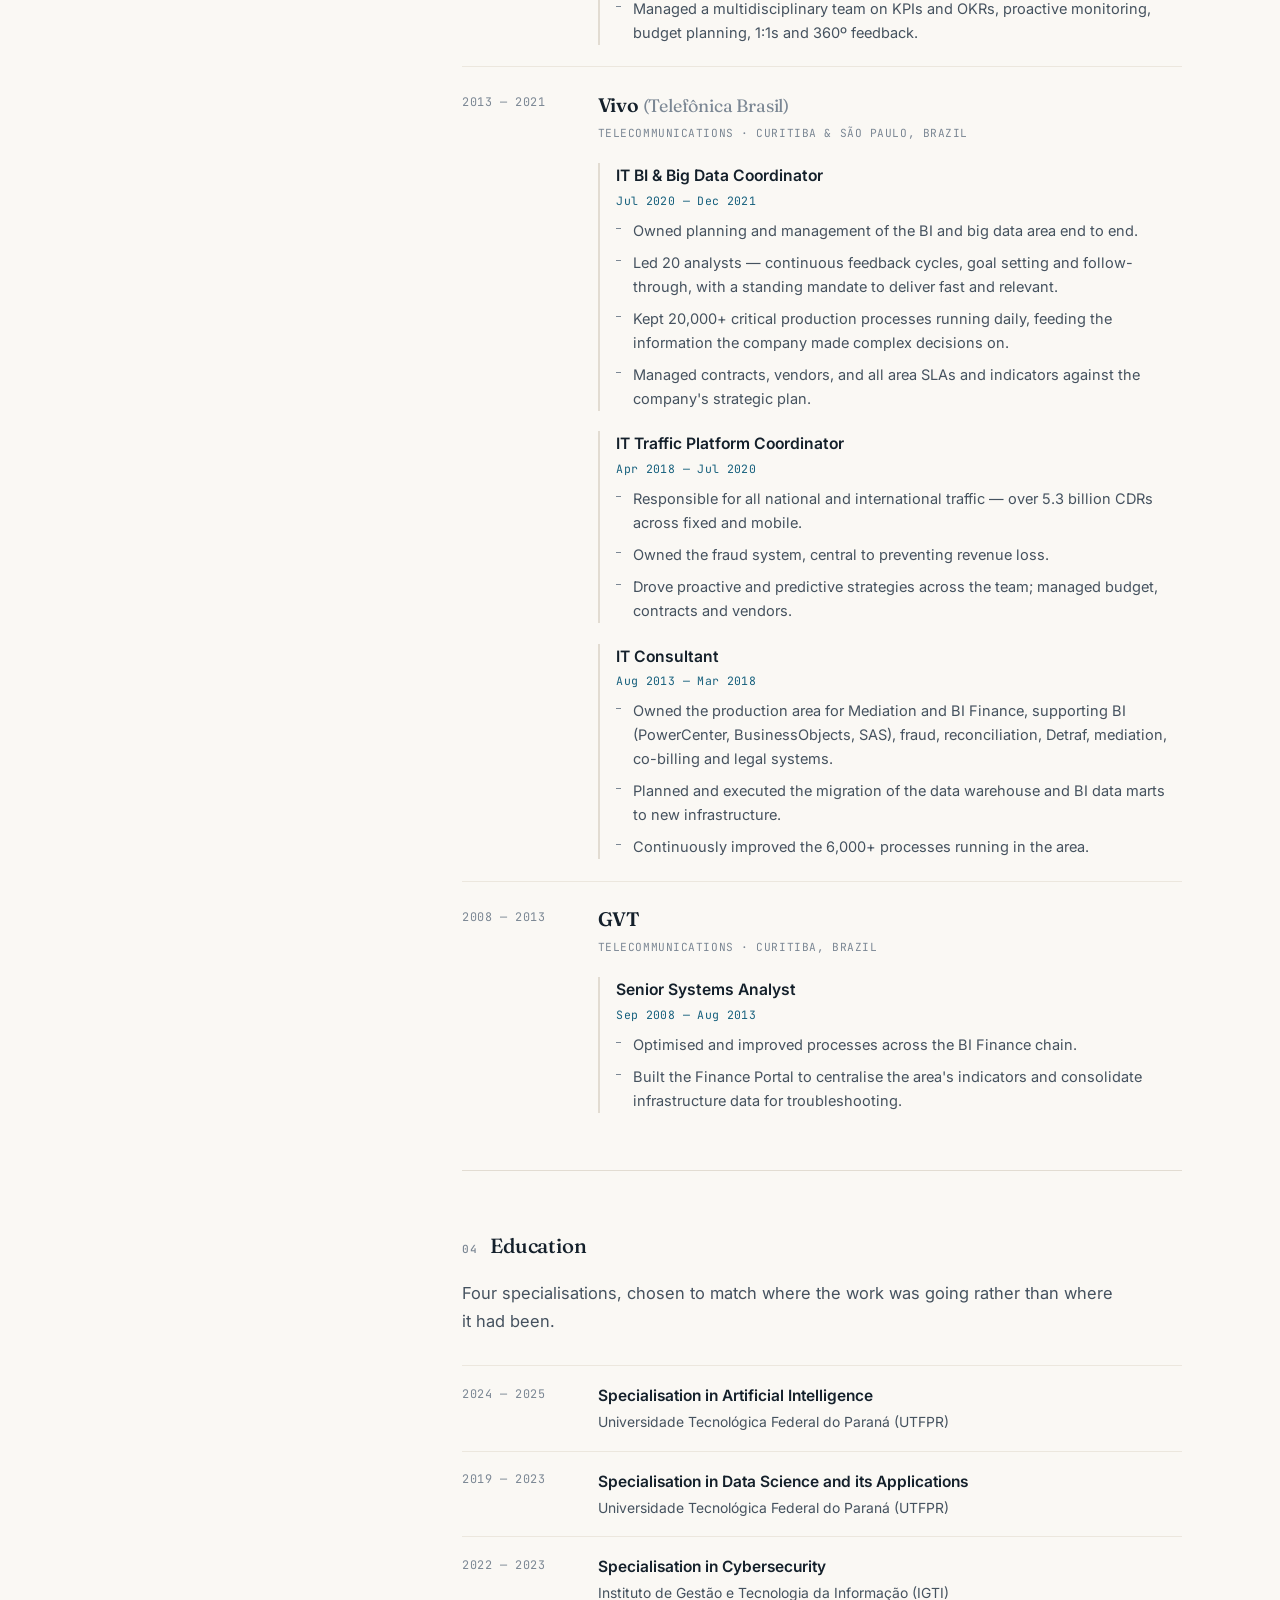
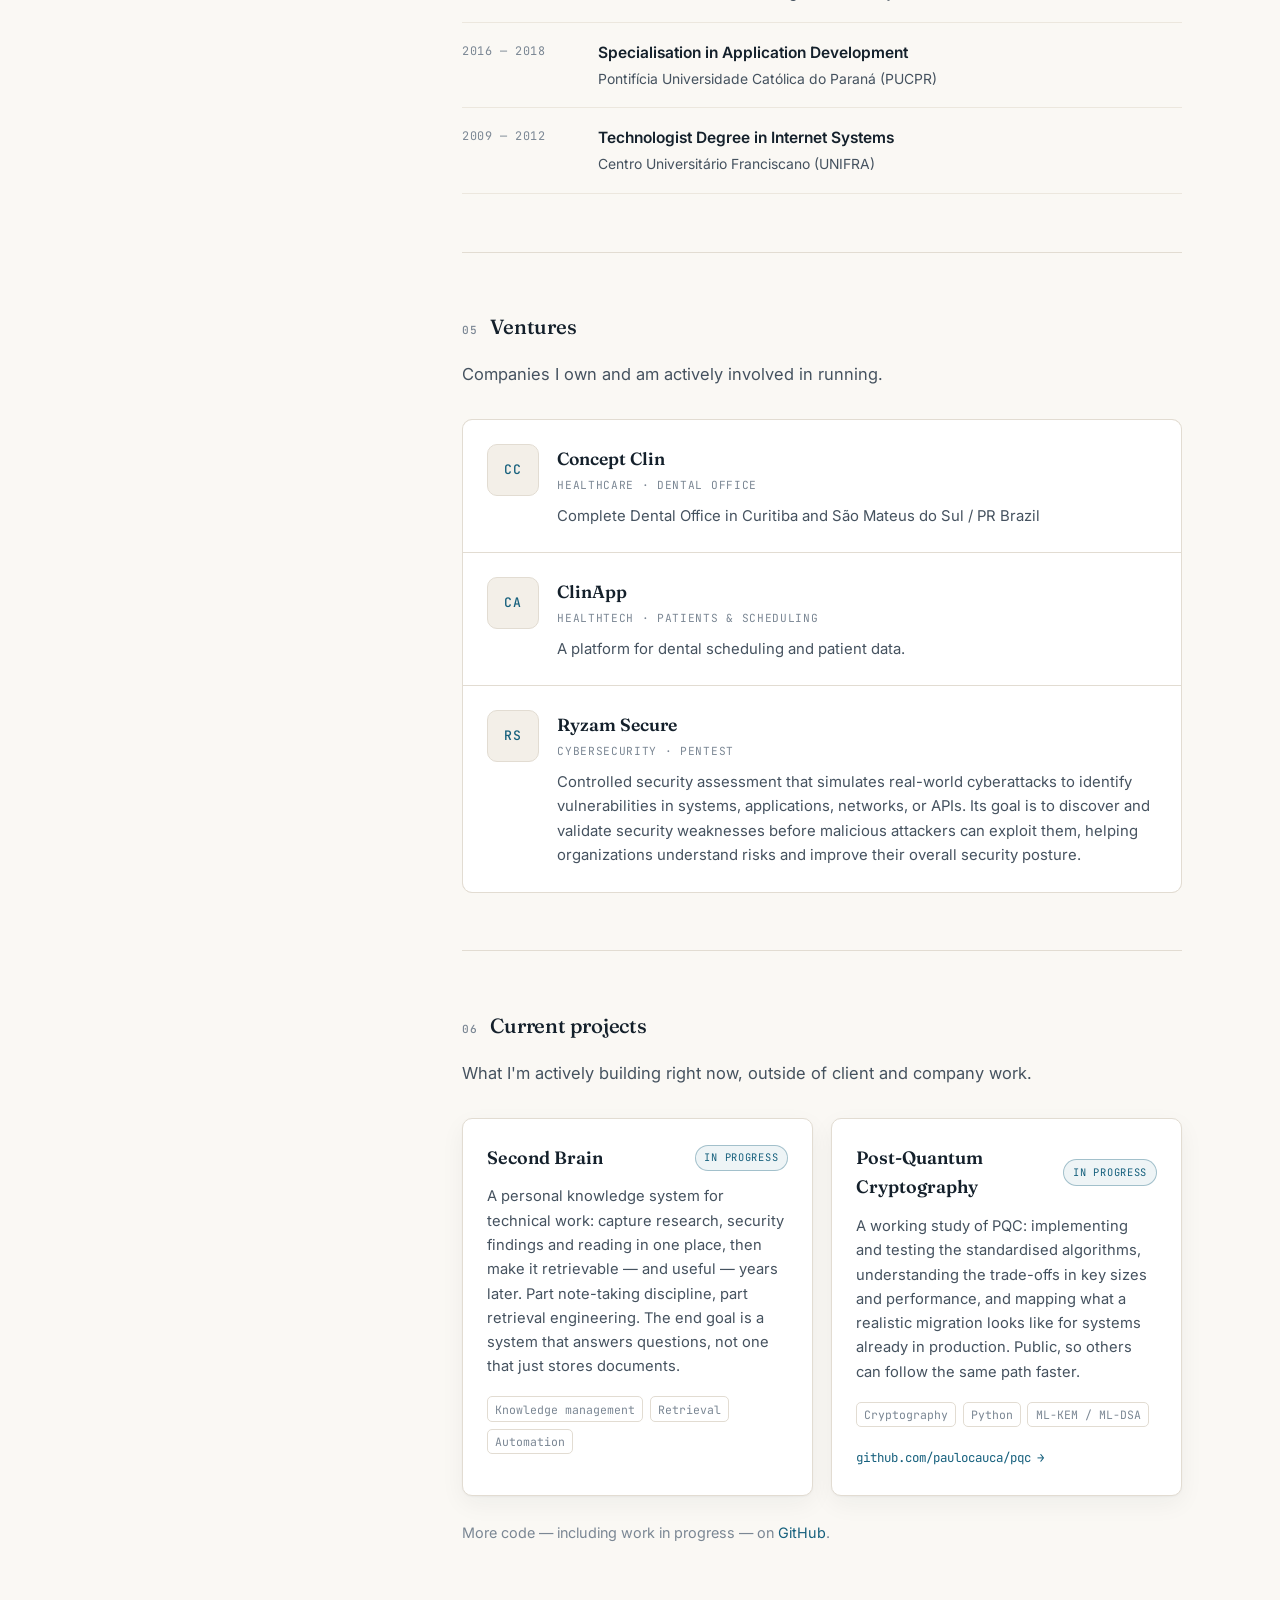
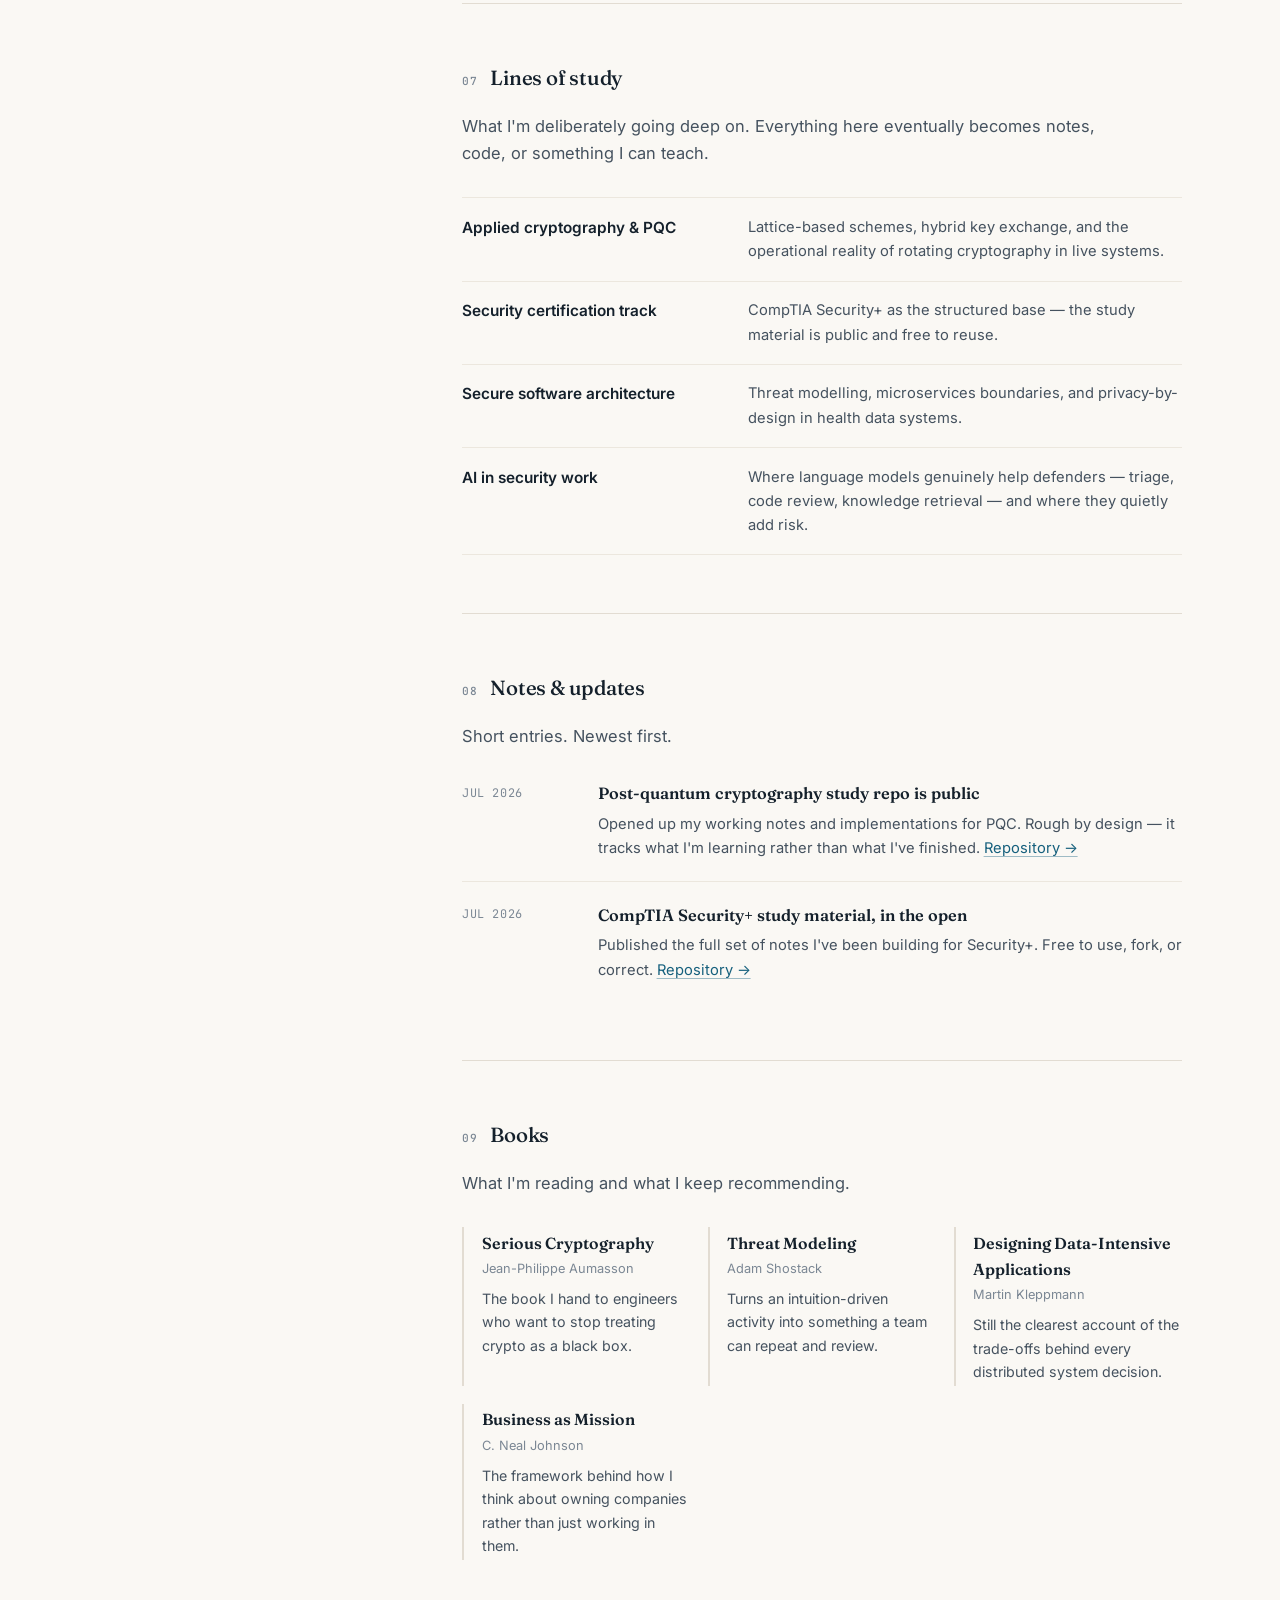
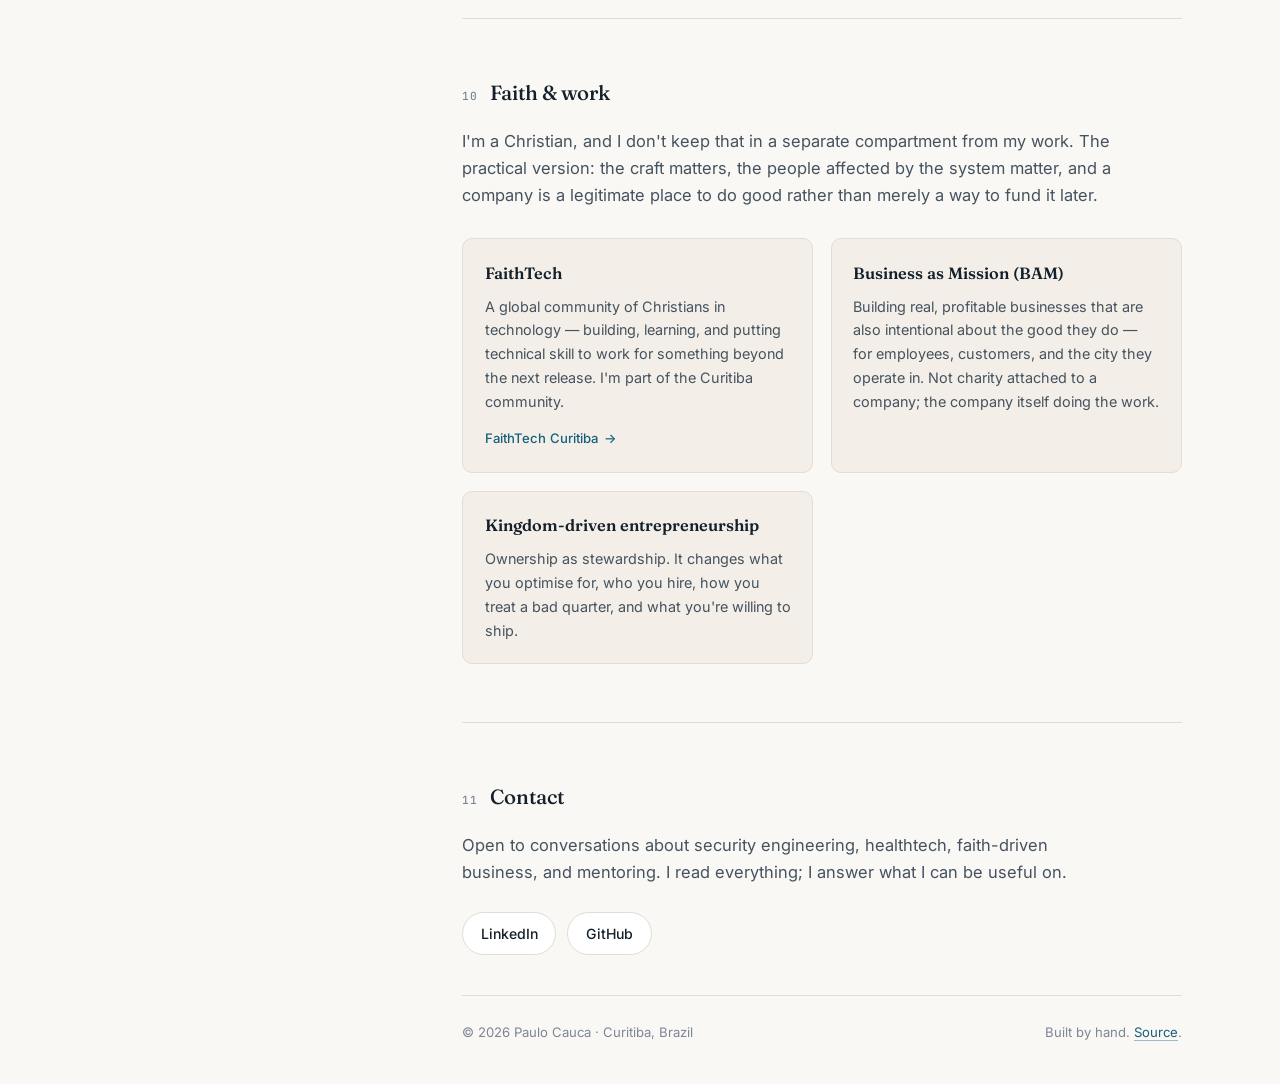
==== commit 3de07427: "Correct venture descriptions and trim copy Content corrections from the site owner:  - Concept Clin " ====
--- a/index.html
+++ b/index.html
@@ -4,13 +4,12 @@
 <meta charset="utf-8">
 <meta name="viewport" content="width=device-width, initial-scale=1">
 <title>Paulo Cauca — Cybersecurity &amp; Software</title>
-<meta name="description" content="Paulo Cauca — cybersecurity senior specialist at EBANX, Curitiba, Brazil. 18+ years across payments, telecom and healthcare. ISO 27001 / 27701 / 27018 and PCI DSS. Owner of Concept Clin, ClinApp and Ryzam Secure.">
+<meta name="description" content="Paulo Cauca">
 <meta name="author" content="Paulo Cauca">
 <link rel="canonical" href="https://paulocauca.github.io/">
 
 <meta property="og:type" content="profile">
 <meta property="og:title" content="Paulo Cauca — Cybersecurity &amp; Software">
-<meta property="og:description" content="Cybersecurity senior specialist at EBANX. 18+ years across payments, telecom and healthcare. Owner of Concept Clin, ClinApp and Ryzam Secure.">
 <meta property="og:url" content="https://paulocauca.github.io/">
 <meta property="og:image" content="https://paulocauca.github.io/assets/img/avatar.jpg">
 <meta name="twitter:card" content="summary">
@@ -152,16 +151,11 @@
     <!-- Where I can help — the "help" hub the site is built around -->
     <section id="help" class="sec">
       <h2 class="sec__title"><span class="sec__num">02</span>Where I can help</h2>
-      <p class="sec__intro">
-        The most common reasons people reach out. If one of these matches your situation,
-        the fastest path is the link — the second fastest is an email.
-      </p>
 
       <div class="cards">
         <article class="card">
           <h3>Security review of a product</h3>
-          <p>Threat modelling, architecture review, authentication and data-protection decisions for teams shipping something sensitive — especially health data and payments.</p>
-          <a class="card__link" href="mailto:paulocauca@gmail.com?subject=Security%20review">Start a conversation<span aria-hidden="true">→</span></a>
+          <p>Threat modelling, architecture review, authentication and data-protection decisions for teams shipping something sensitive</p>
         </article>
 
         <article class="card">
@@ -190,7 +184,7 @@
 
         <article class="card">
           <h3>Building a security team</h3>
-          <p>I've built one from zero — SIEM, EDR/XDR, WAF, PAM, Zero Trust, NIST maturity — and mentored people moving from engineering into security. Happy to trade an honest hour for a good question.</p>
+          <p>I've built one from zero — SIEM, EDR/XDR, WAF, PAM, Zero Trust, NIST maturity — and mentored people moving from engineering into security.</p>
           <a class="card__link" href="https://www.linkedin.com/in/paulocauca/" target="_blank" rel="noopener">Reach me on LinkedIn<span aria-hidden="true">→</span></a>
         </article>
       </div>
@@ -373,10 +367,9 @@
           <div class="venture__mark" aria-hidden="true">CC</div>
           <div>
             <h3>Concept Clin</h3>
-            <p class="venture__tag">Healthcare · Clinic operations</p>
+            <p class="venture__tag">Healthcare · Dental Office</p>
             <p>
-              The clinical side of the group: turning how a clinic actually runs — schedules, records,
-              billing, follow-up — into software that the front desk will still be using on a bad Monday.
+              Complete Dental Office in Curitiba and São Mateus do Sul / PR Brazil
             </p>
           </div>
         </article>
@@ -387,8 +380,7 @@
             <h3>ClinApp</h3>
             <p class="venture__tag">Healthtech · Patients &amp; scheduling</p>
             <p>
-              A platform for medical scheduling and patient data, built on a microservices architecture.
-              The product where privacy engineering stops being theoretical and becomes a daily design constraint.
+              A platform for dental scheduling and patient data.
             </p>
           </div>
         </article>
@@ -397,10 +389,11 @@
           <div class="venture__mark" aria-hidden="true">RS</div>
           <div>
             <h3>Ryzam Secure</h3>
-            <p class="venture__tag">Cybersecurity · Advisory &amp; tooling</p>
+            <p class="venture__tag">Cybersecurity · Pentest</p>
             <p>
-              Security work for teams that can't yet justify a full in-house security function:
-              assessment, hardening, and the practices that keep it from decaying after the report is delivered.
+              Controlled security assessment that simulates real-world cyberattacks to identify vulnerabilities in systems, 
+              applications, networks, or APIs. Its goal is to discover and validate security weaknesses before malicious 
+              attackers can exploit them, helping organizations understand risks and improve their overall security posture.
             </p>
           </div>
         </article>
@@ -598,12 +591,10 @@
       <h2 class="sec__title"><span class="sec__num">11</span>Contact</h2>
       <div class="prose">
         <p>
-          Open to conversations about security engineering, healthtech, post-quantum migration,
-          faith-driven business, and mentoring. I read everything; I answer what I can be useful on.
+          Open to conversations about security engineering, healthtech, faith-driven business, and mentoring. I read everything; I answer what I can be useful on.
         </p>
       </div>
       <div class="contact">
-        <a class="btn btn--solid" href="mailto:paulocauca@gmail.com">paulocauca@gmail.com</a>
         <a class="btn" href="https://www.linkedin.com/in/paulocauca/" target="_blank" rel="noopener">LinkedIn</a>
         <a class="btn" href="https://github.com/paulocauca" target="_blank" rel="noopener">GitHub</a>
       </div>
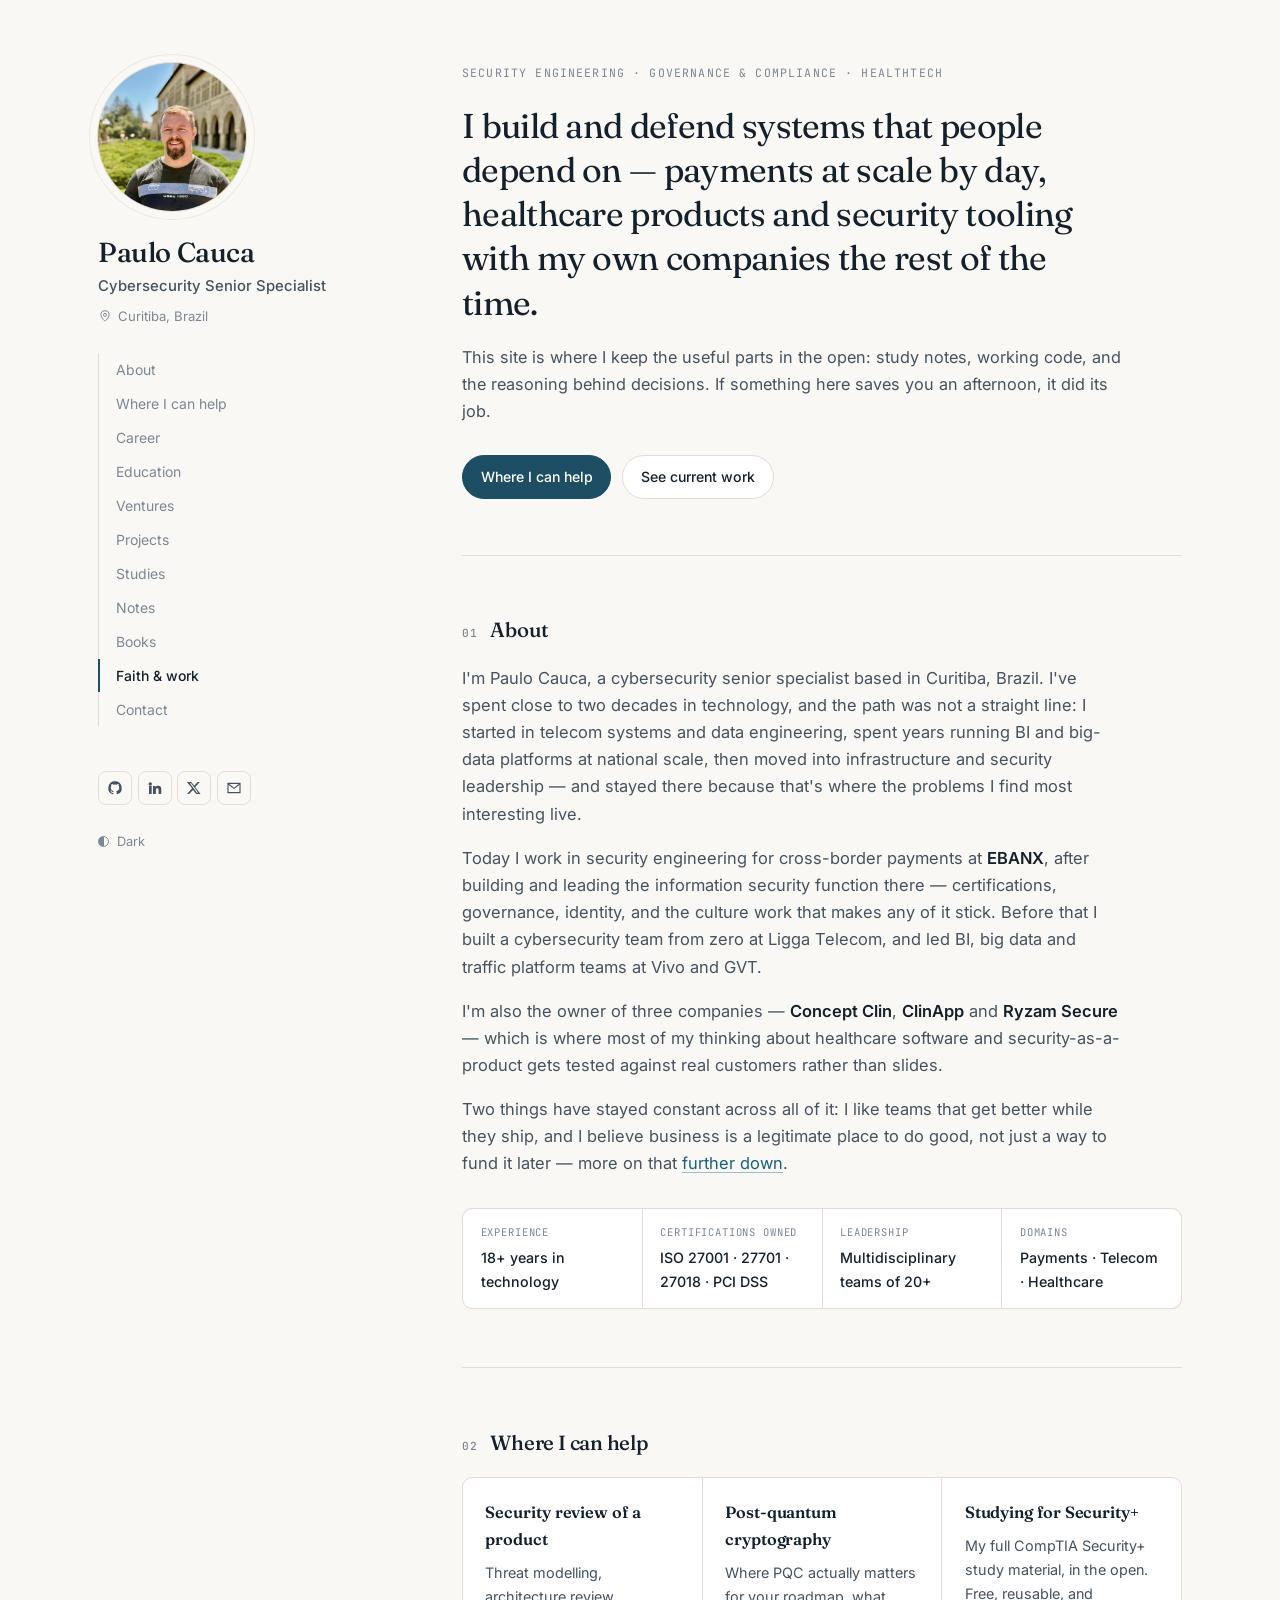
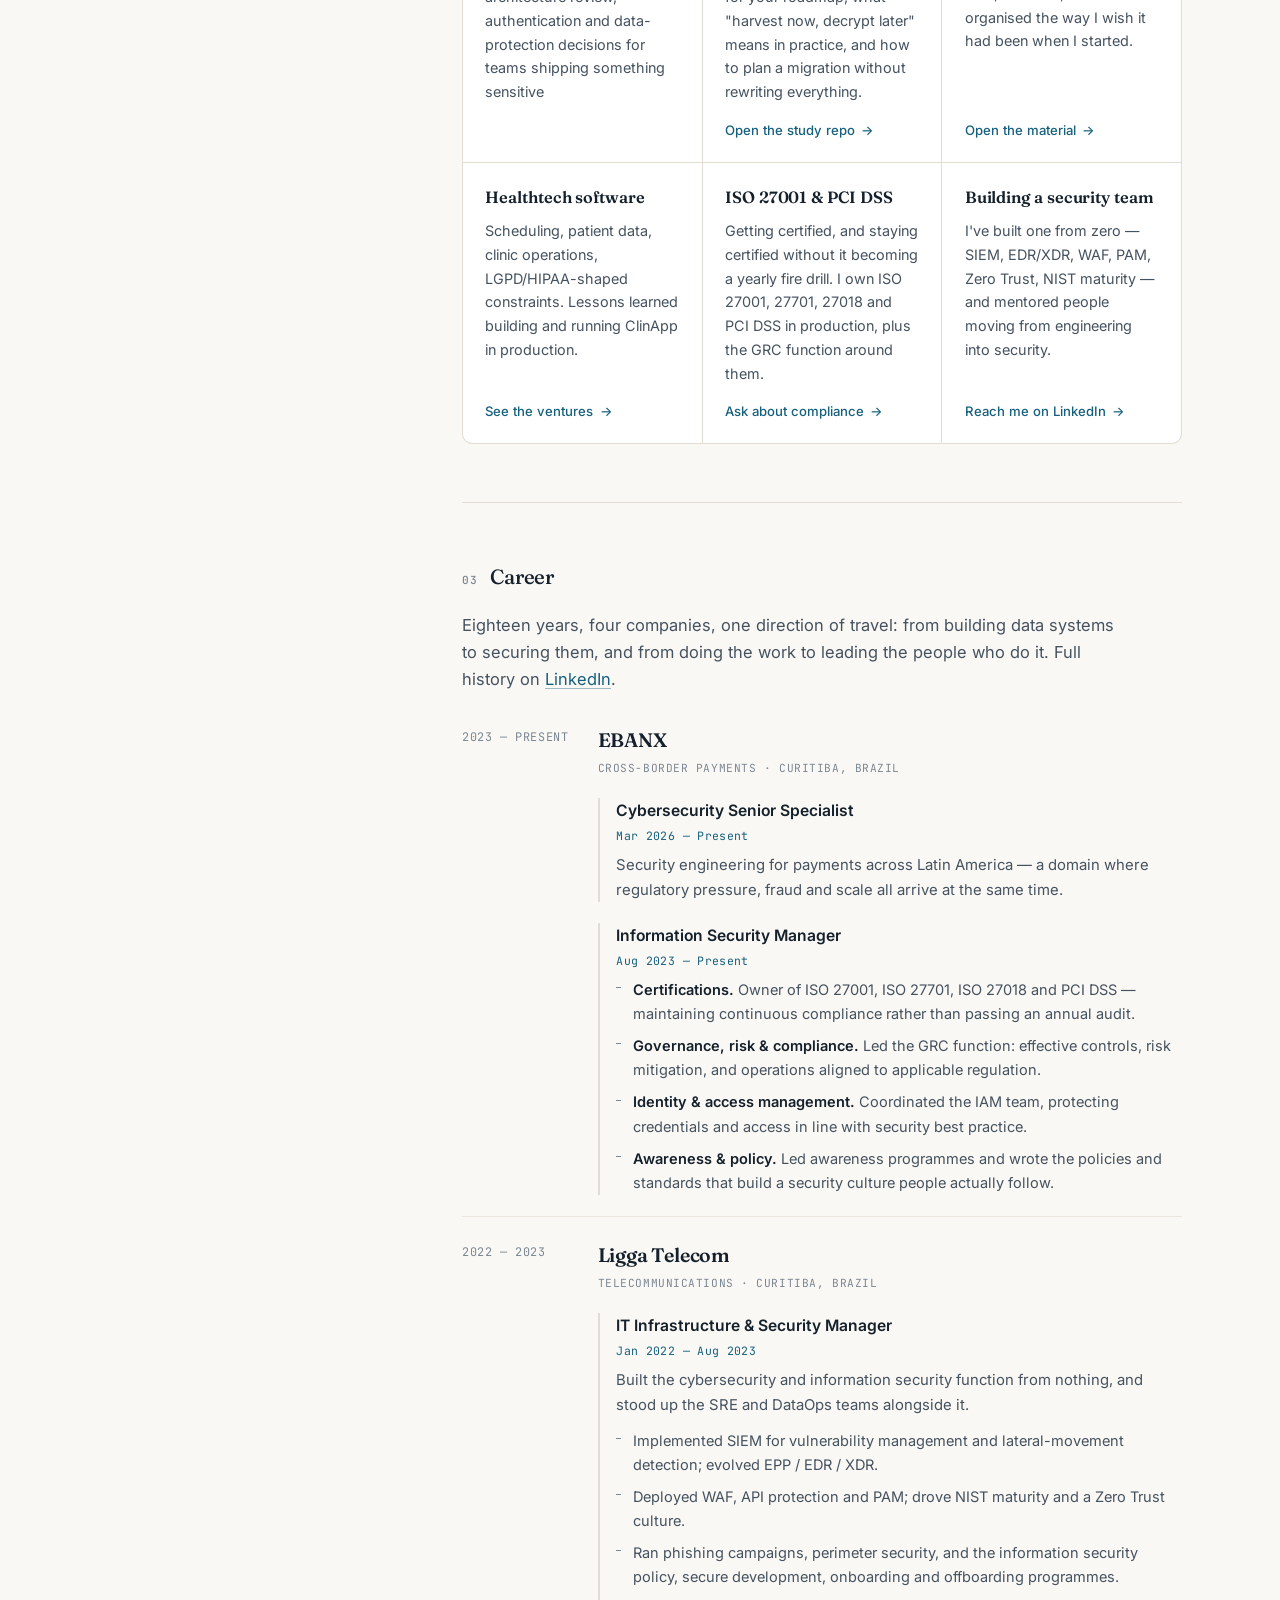
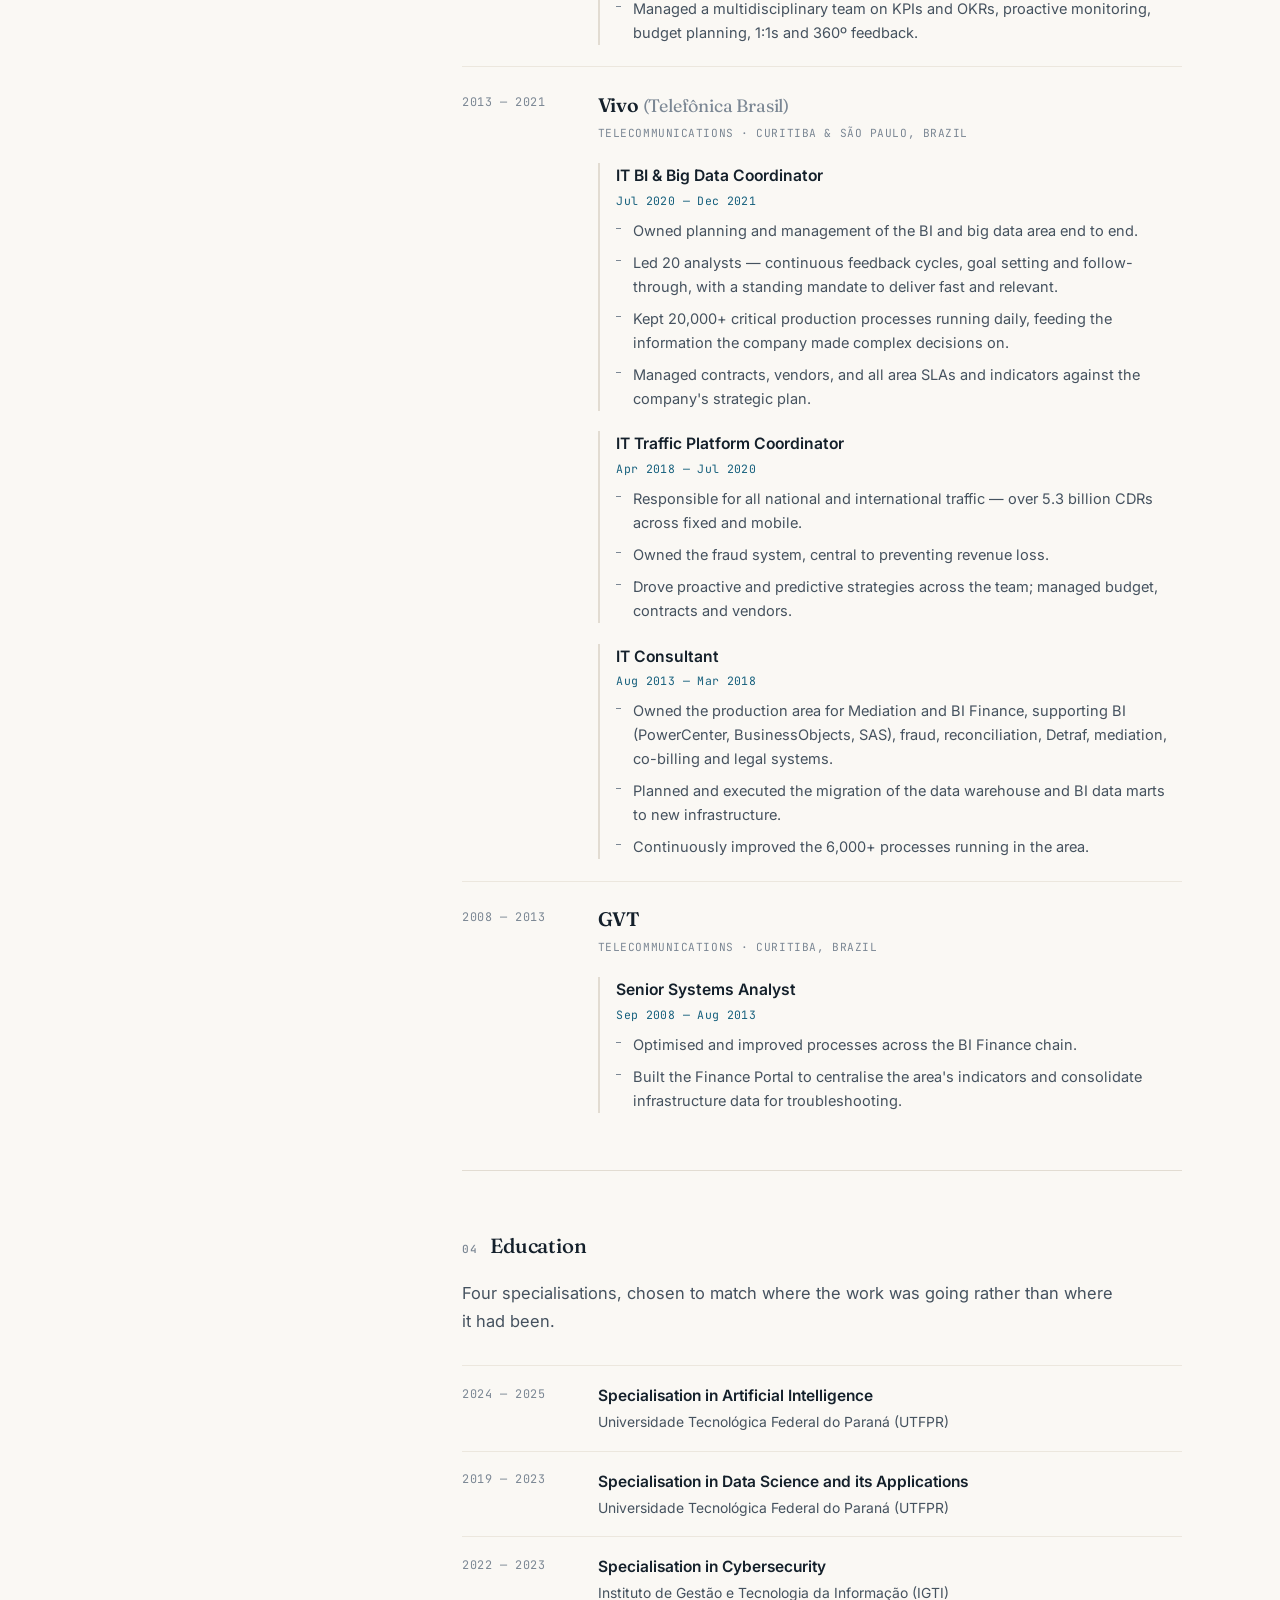
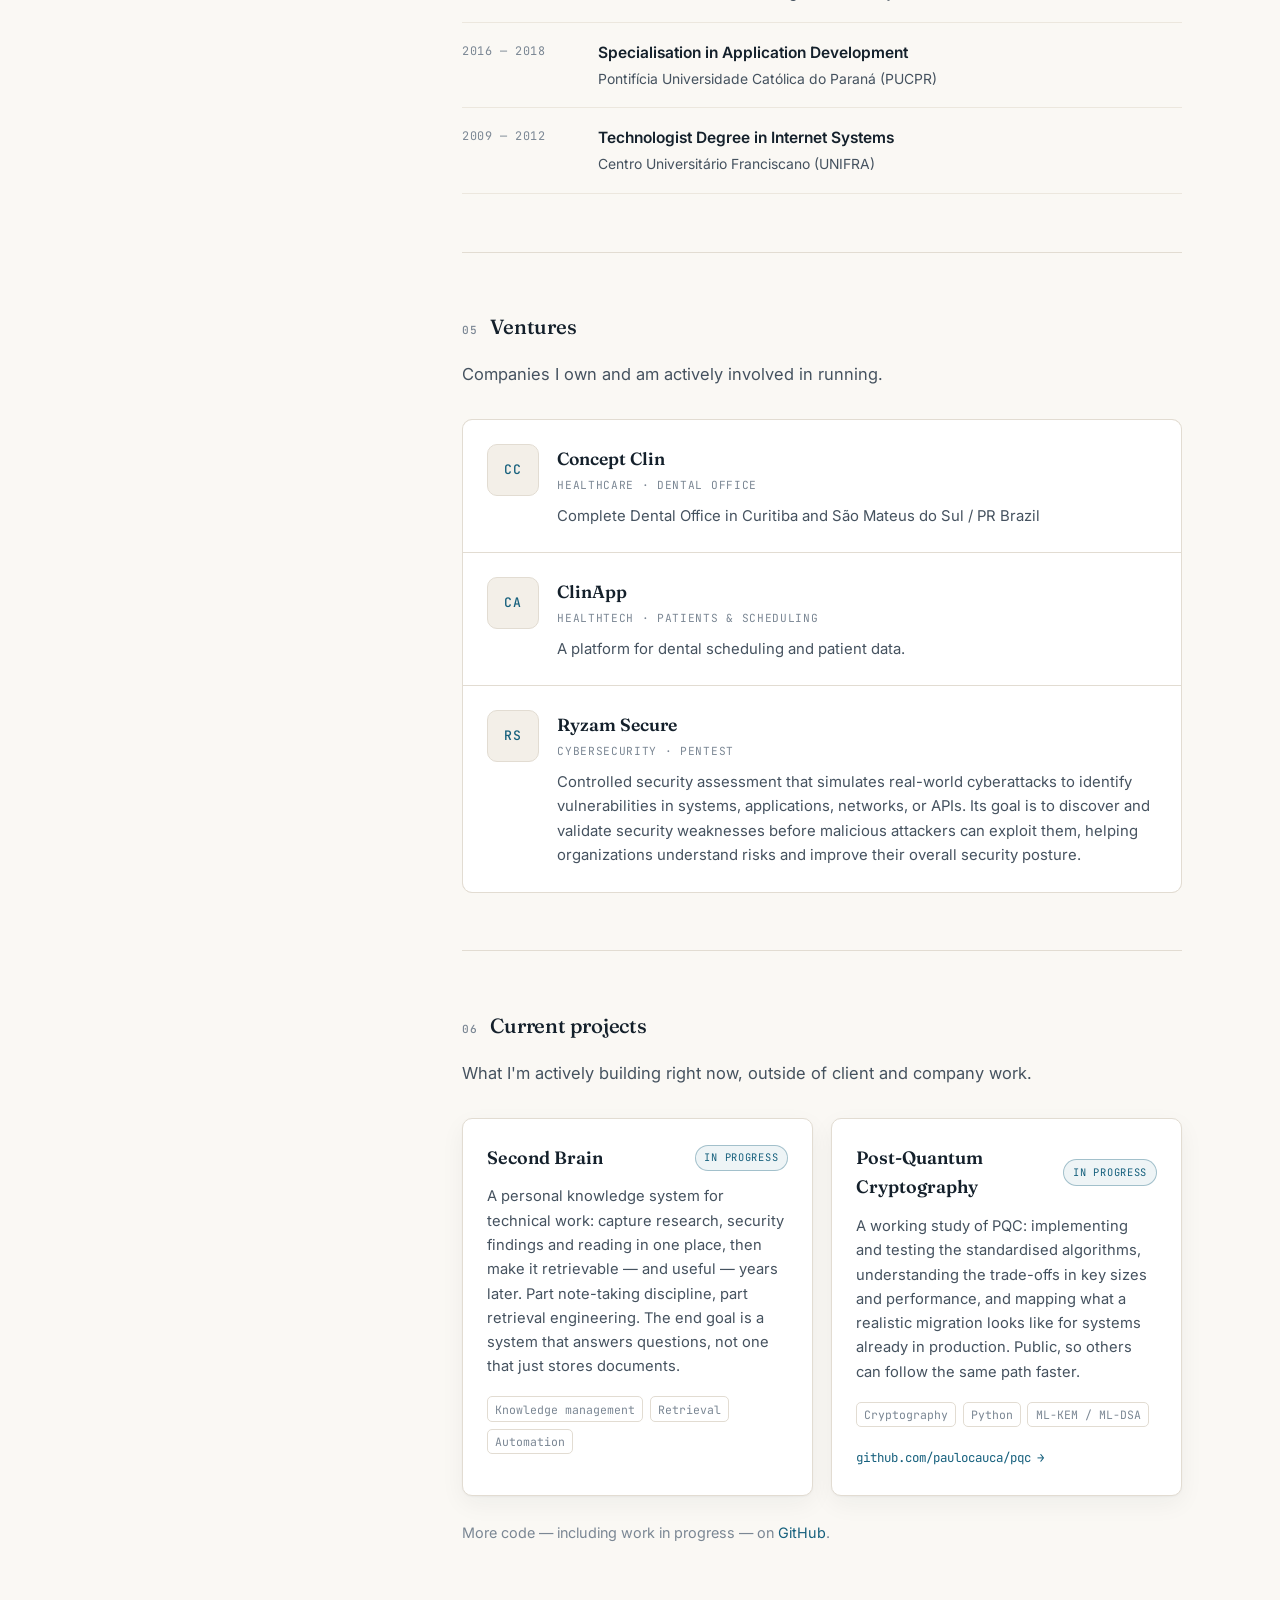
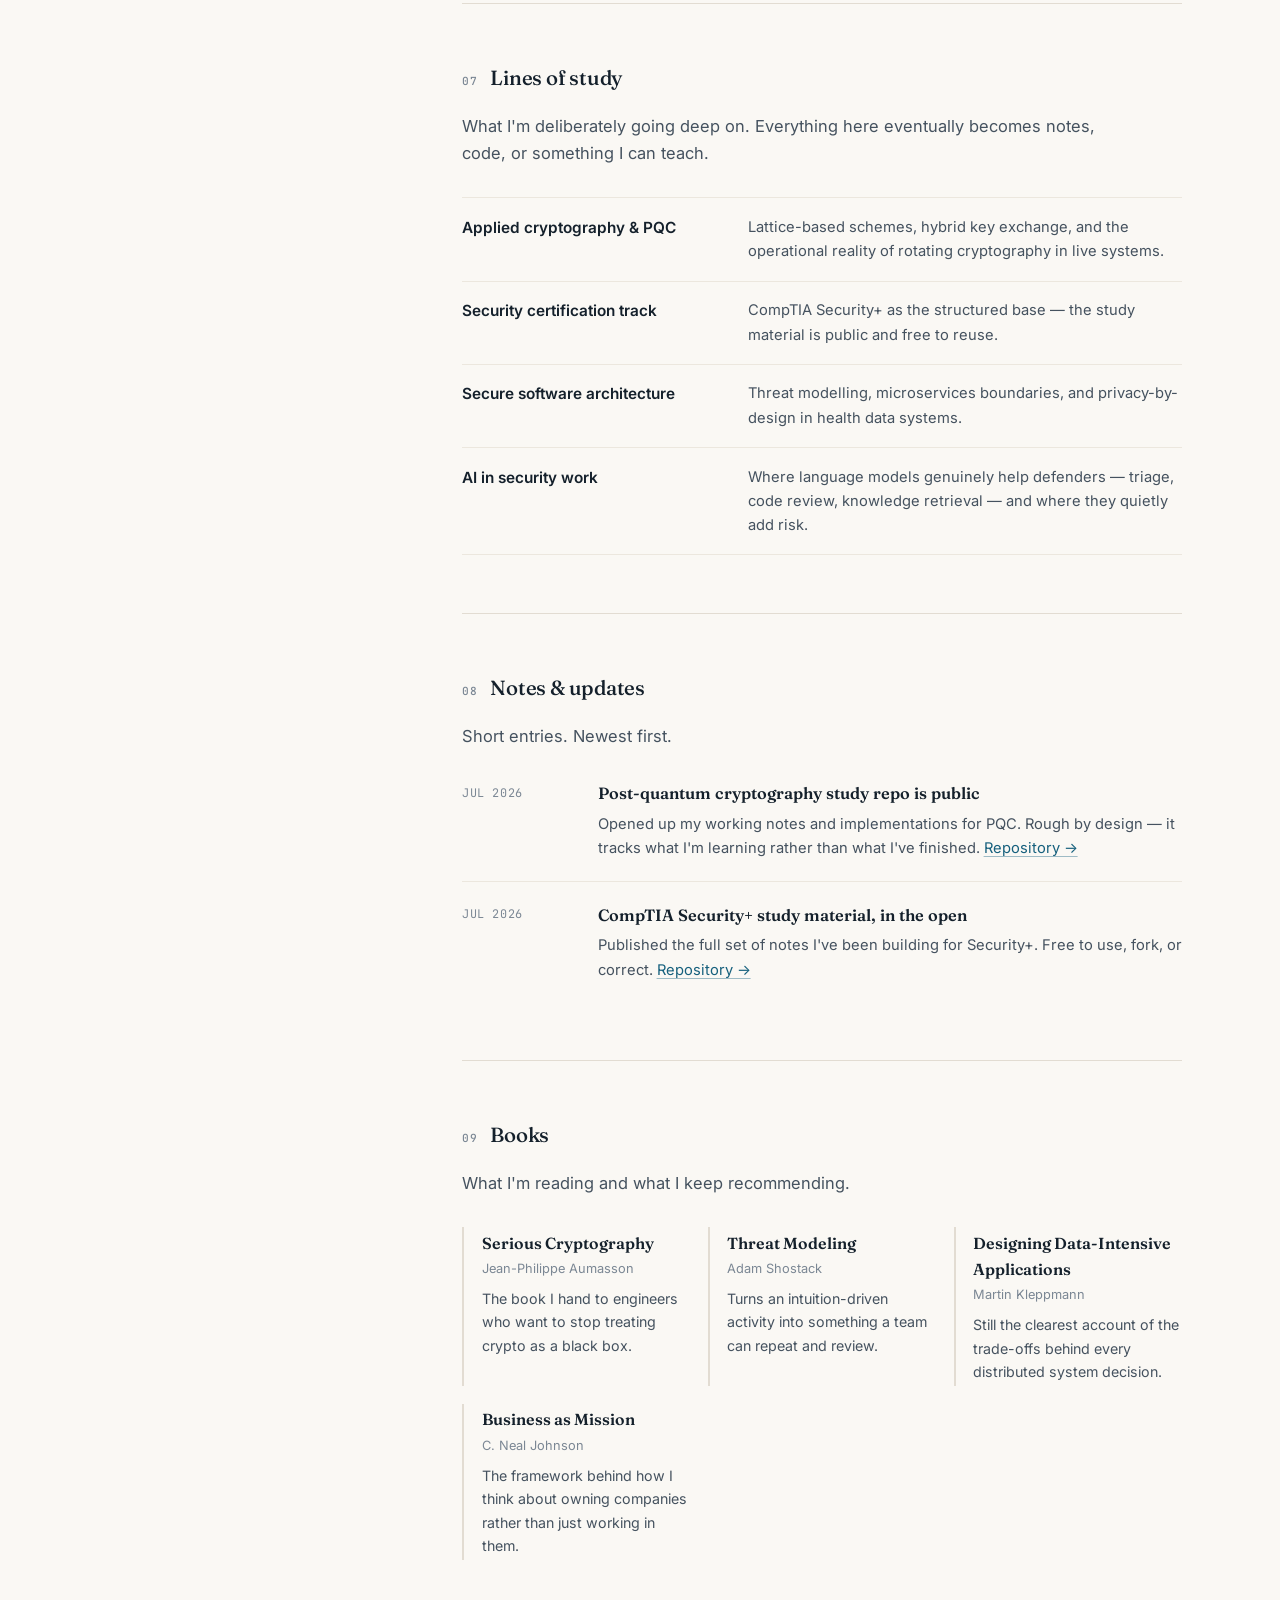
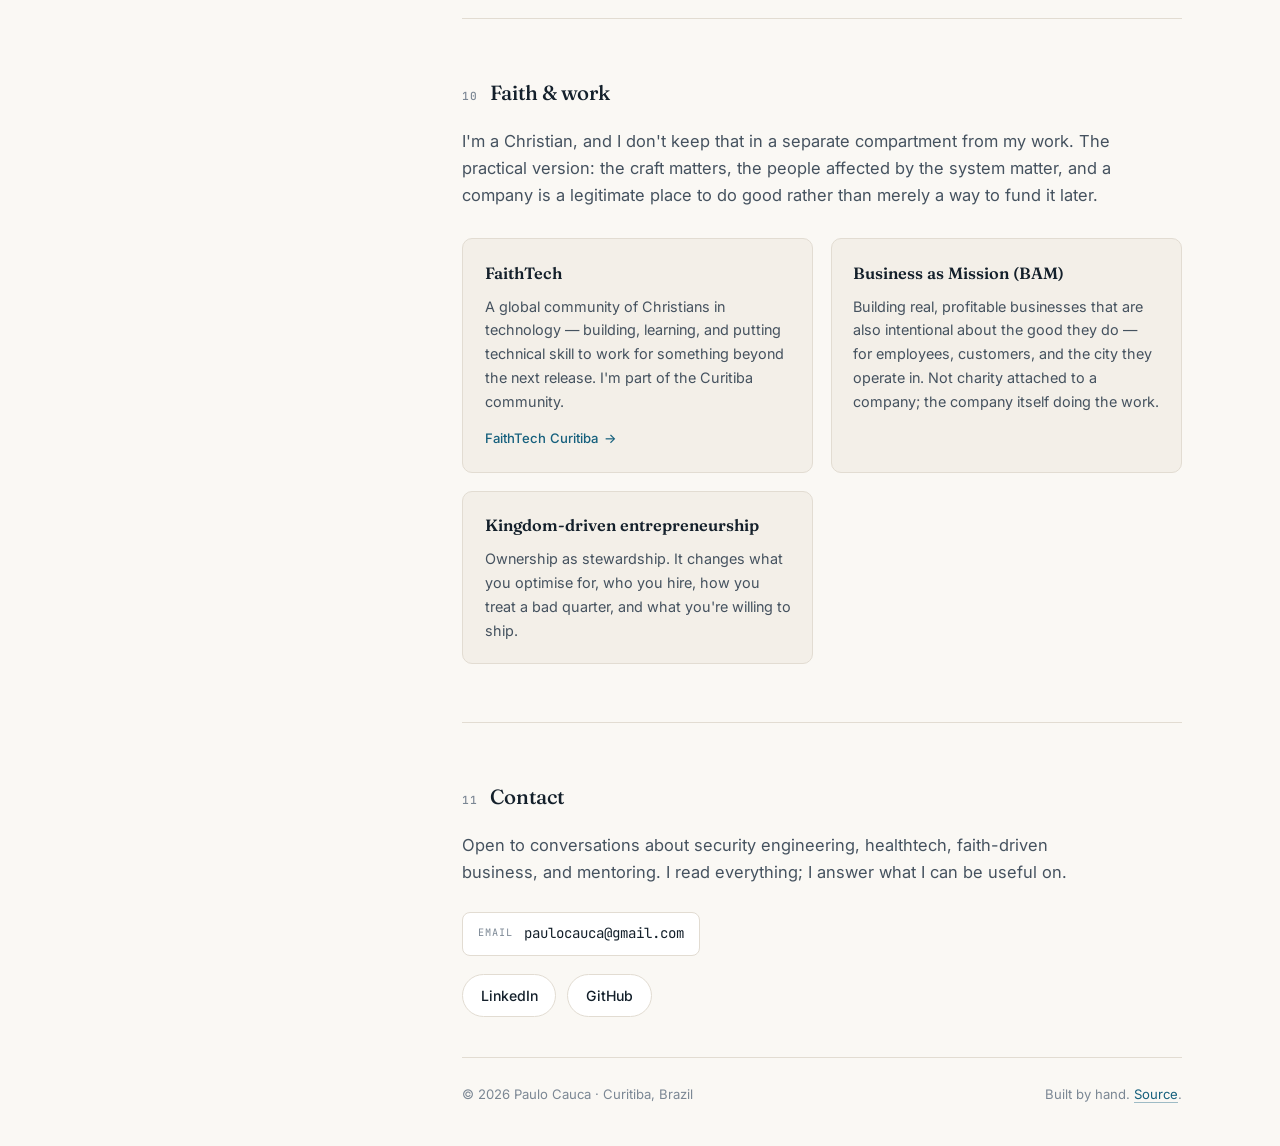
==== commit bc7df060: "Restore meta descriptions and remove mailto links - Restore <meta name="description"> and og:descrip" ====
--- a/index.html
+++ b/index.html
@@ -4,12 +4,13 @@
 <meta charset="utf-8">
 <meta name="viewport" content="width=device-width, initial-scale=1">
 <title>Paulo Cauca — Cybersecurity &amp; Software</title>
-<meta name="description" content="Paulo Cauca">
+<meta name="description" content="Paulo Cauca — cybersecurity senior specialist in Curitiba, Brazil. 18+ years across payments, telecom and healthcare. ISO 27001 / 27701 / 27018 and PCI DSS. Owner of Concept Clin, ClinApp and Ryzam Secure.">
 <meta name="author" content="Paulo Cauca">
 <link rel="canonical" href="https://paulocauca.github.io/">
 
 <meta property="og:type" content="profile">
 <meta property="og:title" content="Paulo Cauca — Cybersecurity &amp; Software">
+<meta property="og:description" content="Cybersecurity senior specialist in Curitiba, Brazil. 18+ years across payments, telecom and healthcare. Owner of Concept Clin, ClinApp and Ryzam Secure.">
 <meta property="og:url" content="https://paulocauca.github.io/">
 <meta property="og:image" content="https://paulocauca.github.io/assets/img/avatar.jpg">
 <meta name="twitter:card" content="summary">
@@ -78,7 +79,7 @@
         <a href="https://x.com/paulocauca" rel="me noopener" target="_blank" aria-label="X">
           <svg viewBox="0 0 24 24" aria-hidden="true"><path d="M17.5 3h3.2l-7 8 8.2 10h-6.4l-5-6.1L4.8 21H1.6l7.5-8.6L1.2 3h6.6l4.5 5.6L17.5 3Zm-1.1 16h1.8L7.7 4.9H5.8L16.4 19Z"/></svg>
         </a>
-        <a href="mailto:paulocauca@gmail.com" aria-label="Email">
+        <a href="#contact" aria-label="Contact details">
           <svg viewBox="0 0 24 24" aria-hidden="true"><path d="M3 5h18v14H3z" fill="none" stroke="currentColor" stroke-width="1.7"/><path d="m3.5 6 8.5 6.5L20.5 6" fill="none" stroke="currentColor" stroke-width="1.7"/></svg>
         </a>
       </div>
@@ -179,7 +180,7 @@
         <article class="card">
           <h3>ISO 27001 &amp; PCI DSS</h3>
           <p>Getting certified, and staying certified without it becoming a yearly fire drill. I own ISO 27001, 27701, 27018 and PCI DSS in production, plus the GRC function around them.</p>
-          <a class="card__link" href="mailto:paulocauca@gmail.com?subject=Certification%20and%20compliance">Ask about compliance<span aria-hidden="true">→</span></a>
+          <a class="card__link" href="#contact">Ask about compliance<span aria-hidden="true">→</span></a>
         </article>
 
         <article class="card">
@@ -594,6 +595,11 @@
           Open to conversations about security engineering, healthtech, faith-driven business, and mentoring. I read everything; I answer what I can be useful on.
         </p>
       </div>
+      <p class="email">
+        <span class="email__k">Email</span>
+        <span class="email__v">paulocauca@gmail.com</span>
+      </p>
+
       <div class="contact">
         <a class="btn" href="https://www.linkedin.com/in/paulocauca/" target="_blank" rel="noopener">LinkedIn</a>
         <a class="btn" href="https://github.com/paulocauca" target="_blank" rel="noopener">GitHub</a>
--- a/assets/css/style.css
+++ b/assets/css/style.css
@@ -554,7 +554,31 @@
 
 /* ── Contact + footer ─────────────────────────────────────── */
 
-.contact { display: flex; flex-wrap: wrap; gap: .7rem; margin-top: 1.6rem; }
+/* Email shown as plain, selectable text — deliberately not a mailto link. */
+.email {
+  display: inline-flex;
+  align-items: center;
+  flex-wrap: wrap;
+  gap: .7rem;
+  margin: 1.6rem 0 0;
+  padding: .6rem .95rem;
+  border: 1px solid var(--rule);
+  border-radius: 8px;
+  background: var(--card);
+}
+.email__k {
+  font-family: var(--f-mono);
+  font-size: .64rem; letter-spacing: .09em; text-transform: uppercase;
+  color: var(--ink-3);
+}
+.email__v {
+  font-family: var(--f-mono);
+  font-size: .88rem;
+  color: var(--ink);
+  user-select: all;   /* one click selects the whole address */
+}
+
+.contact { display: flex; flex-wrap: wrap; gap: .7rem; margin-top: 1.1rem; }
 
 .foot {
   border-top: 1px solid var(--rule);
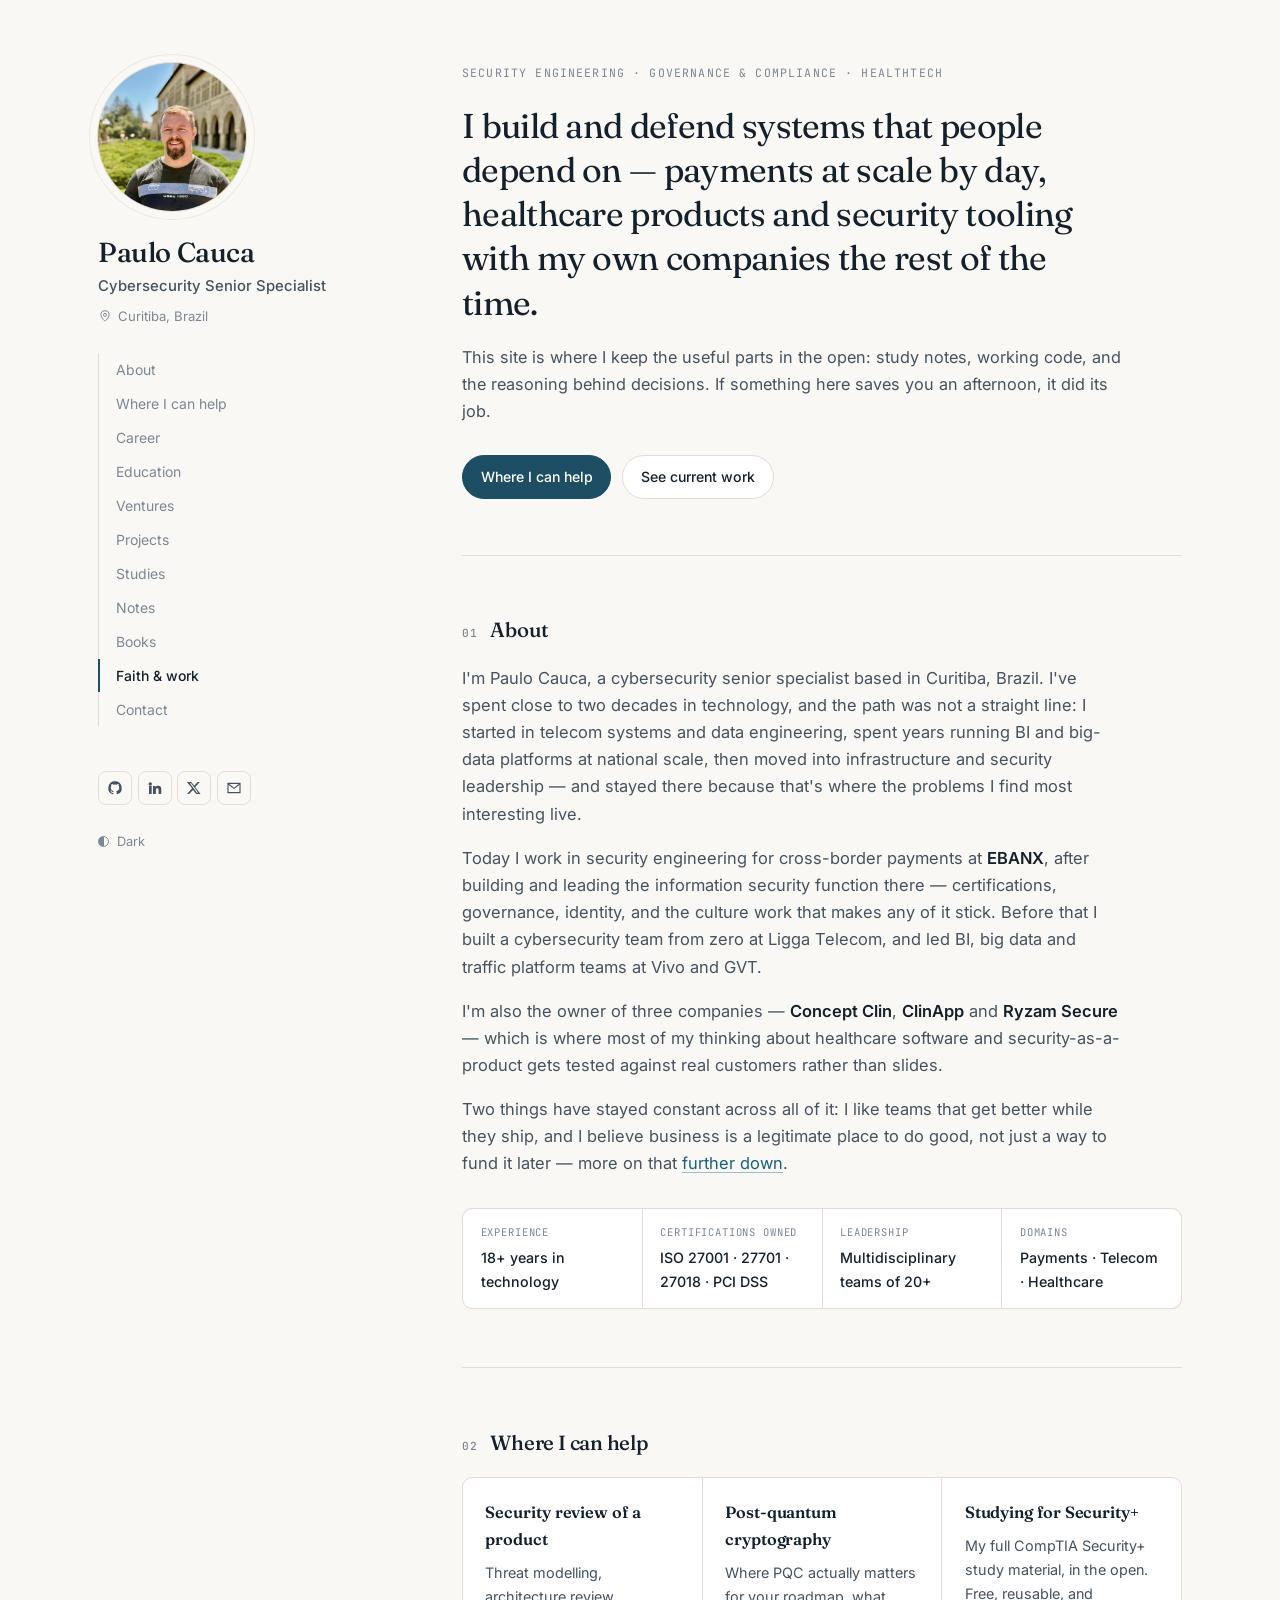
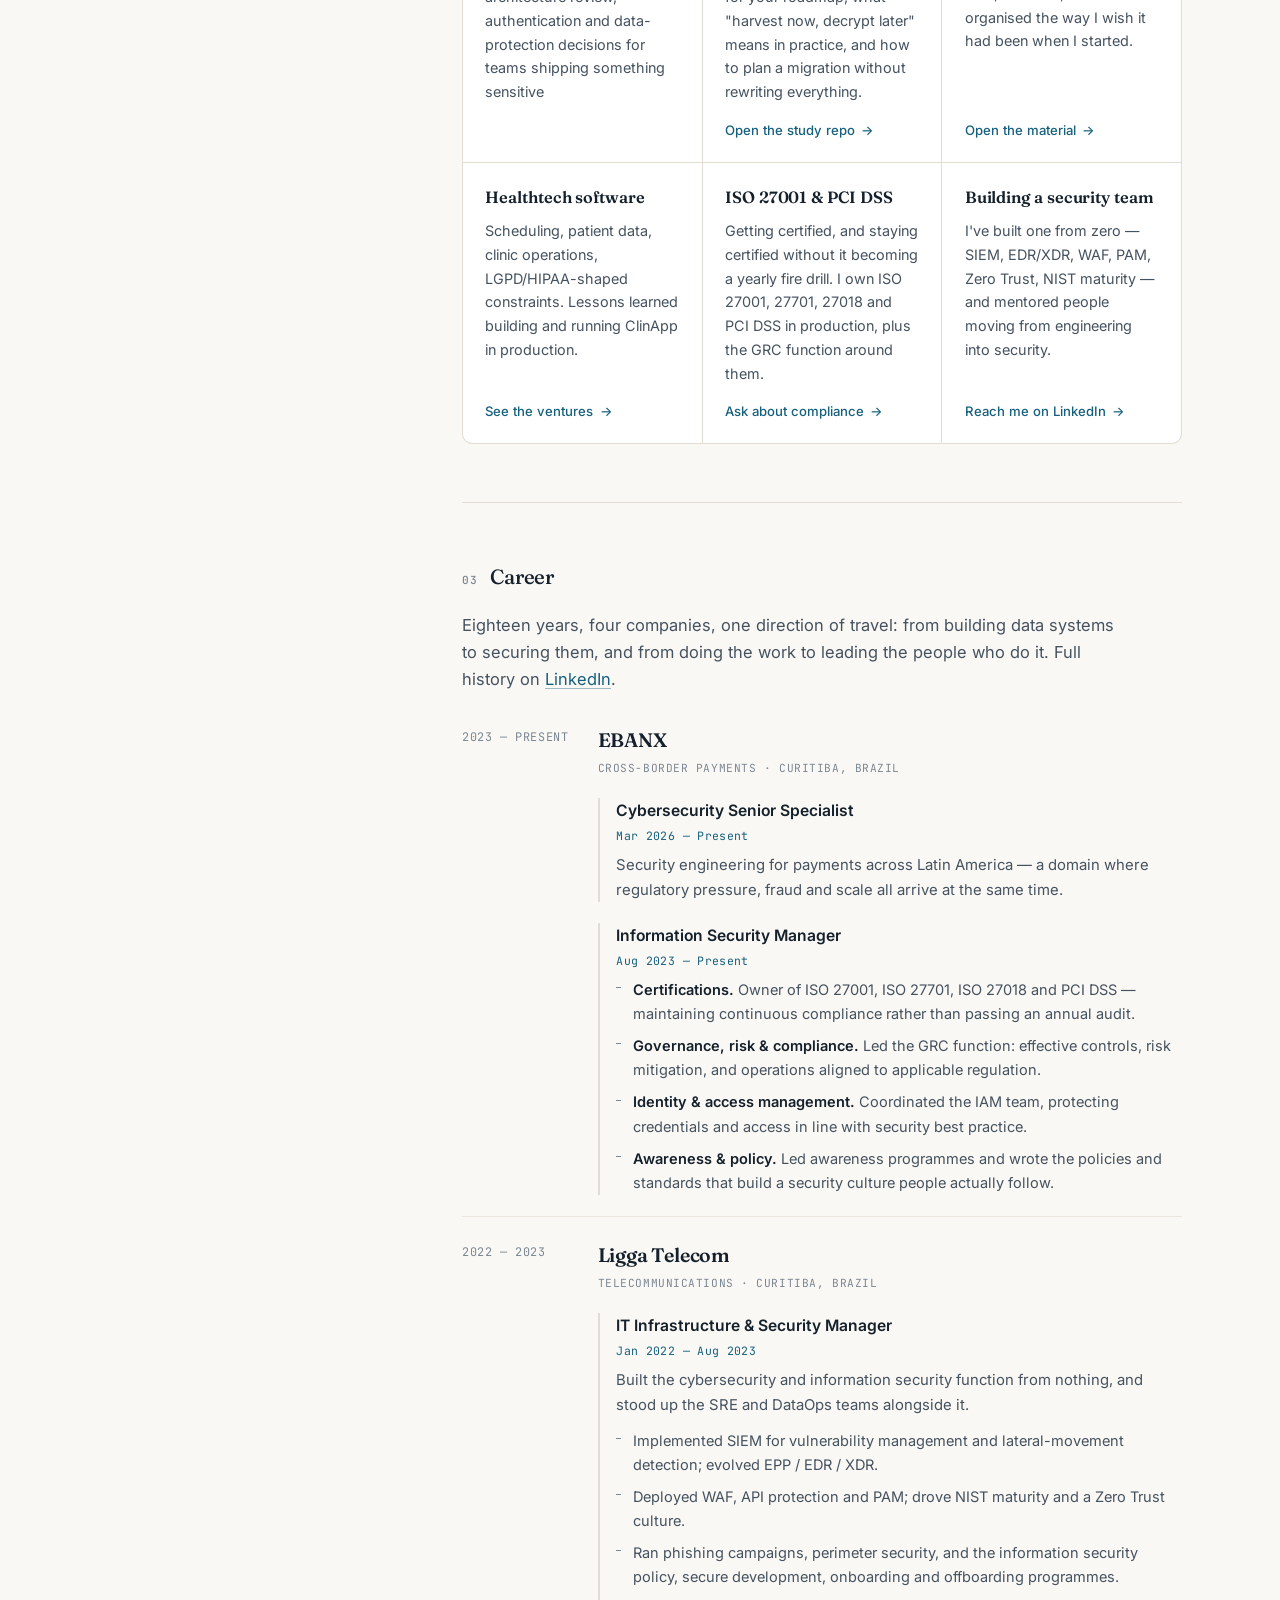
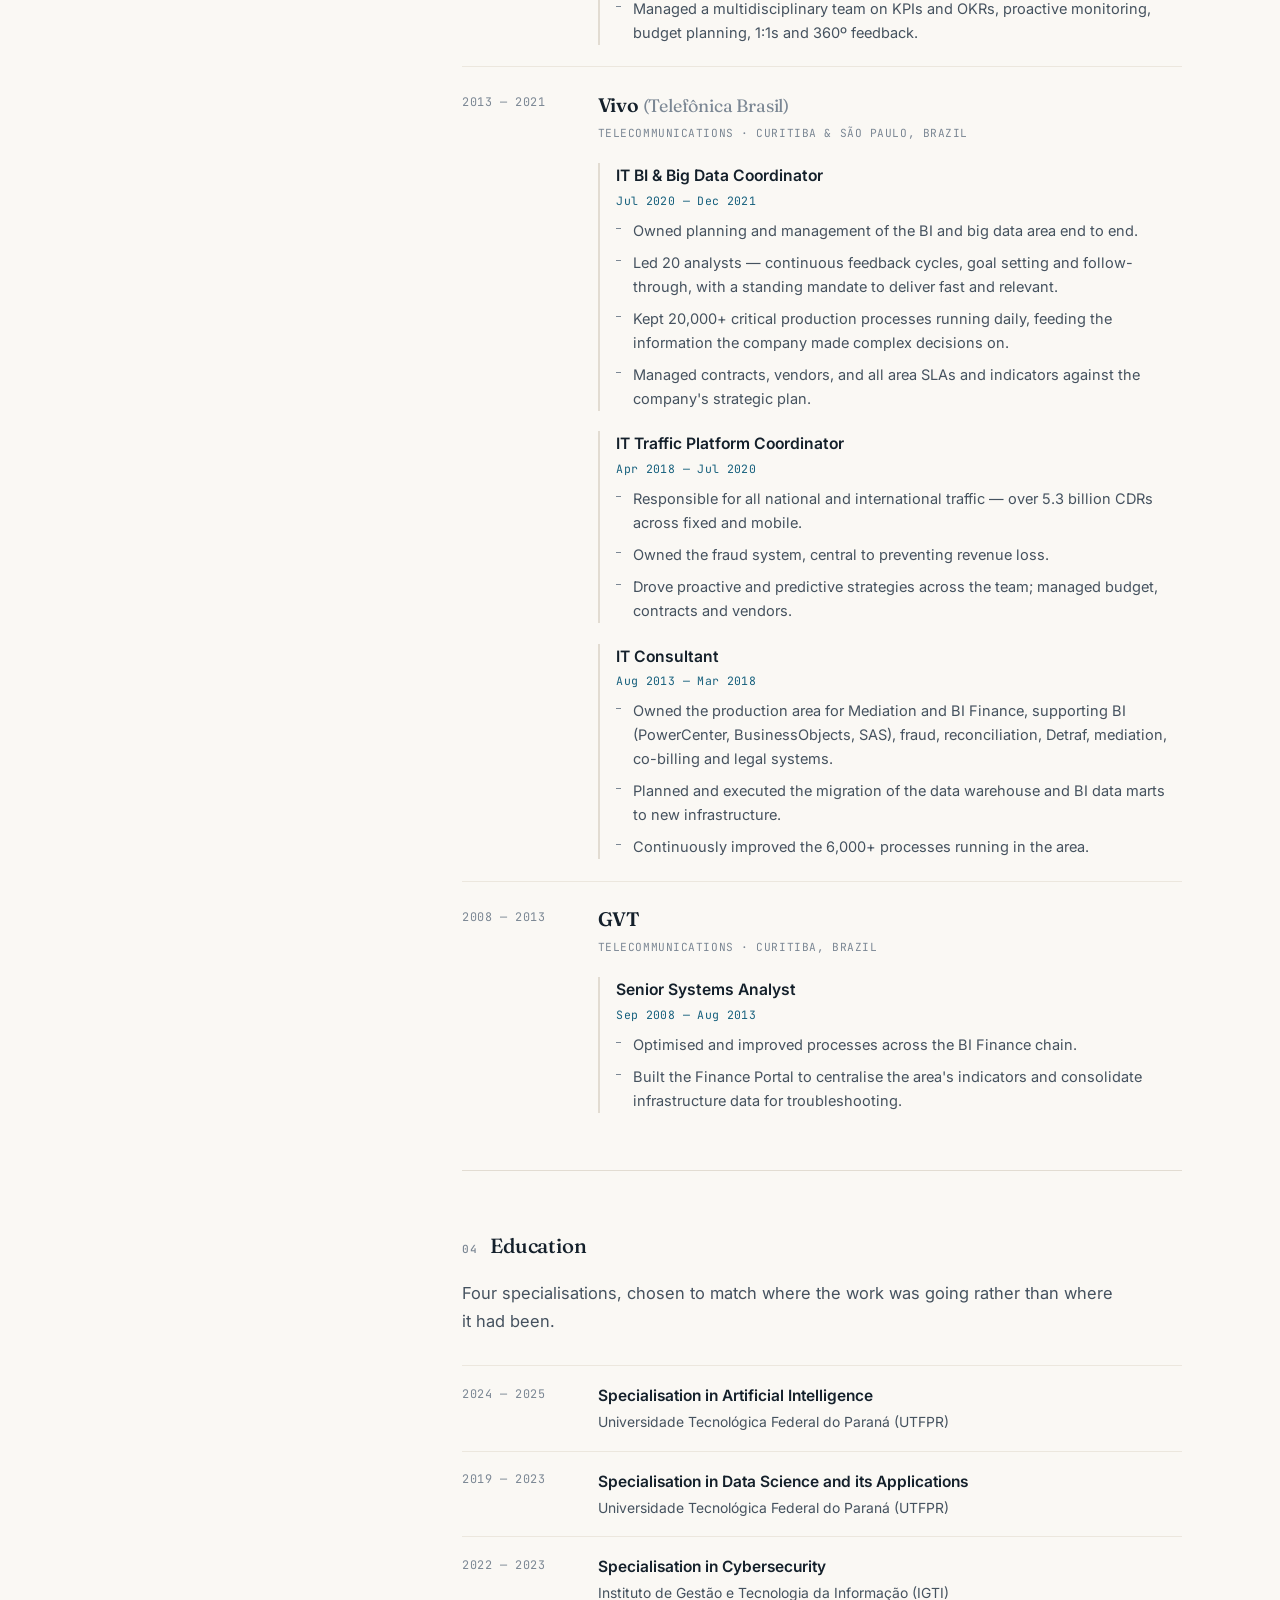
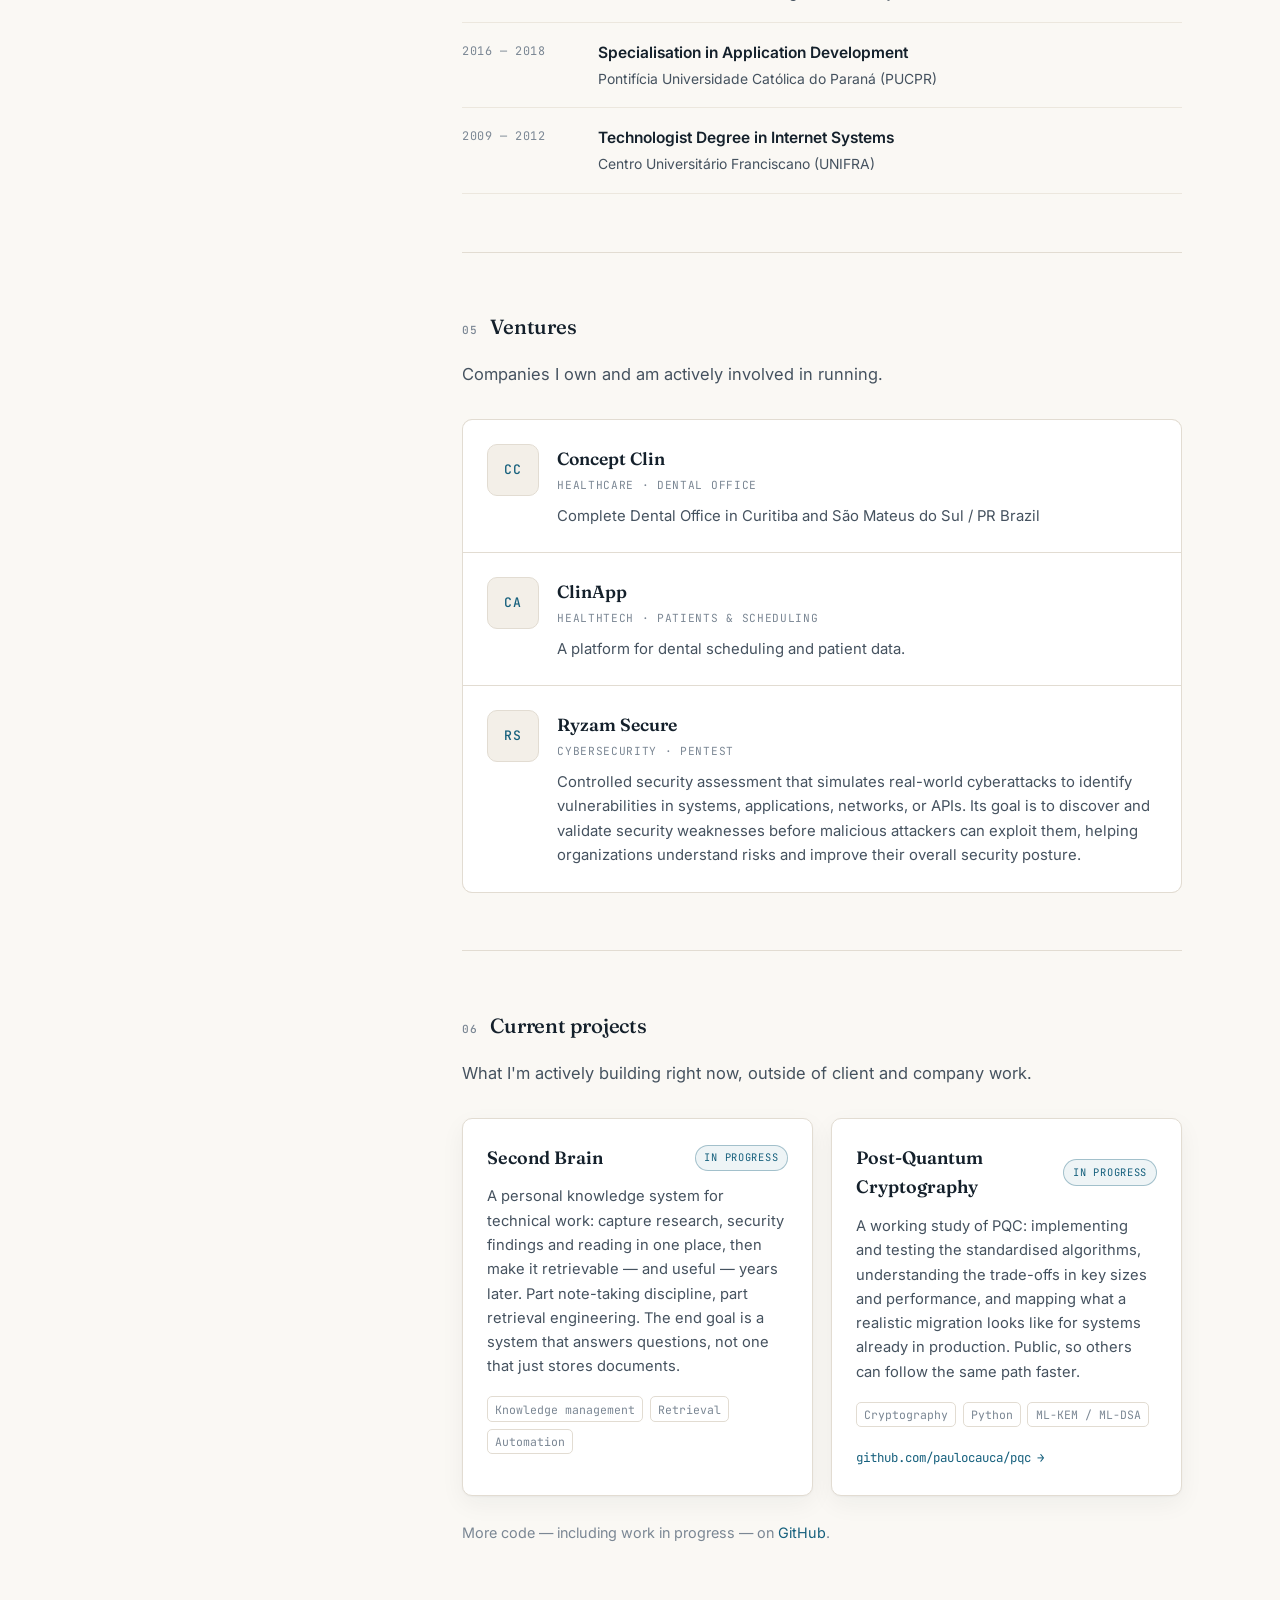
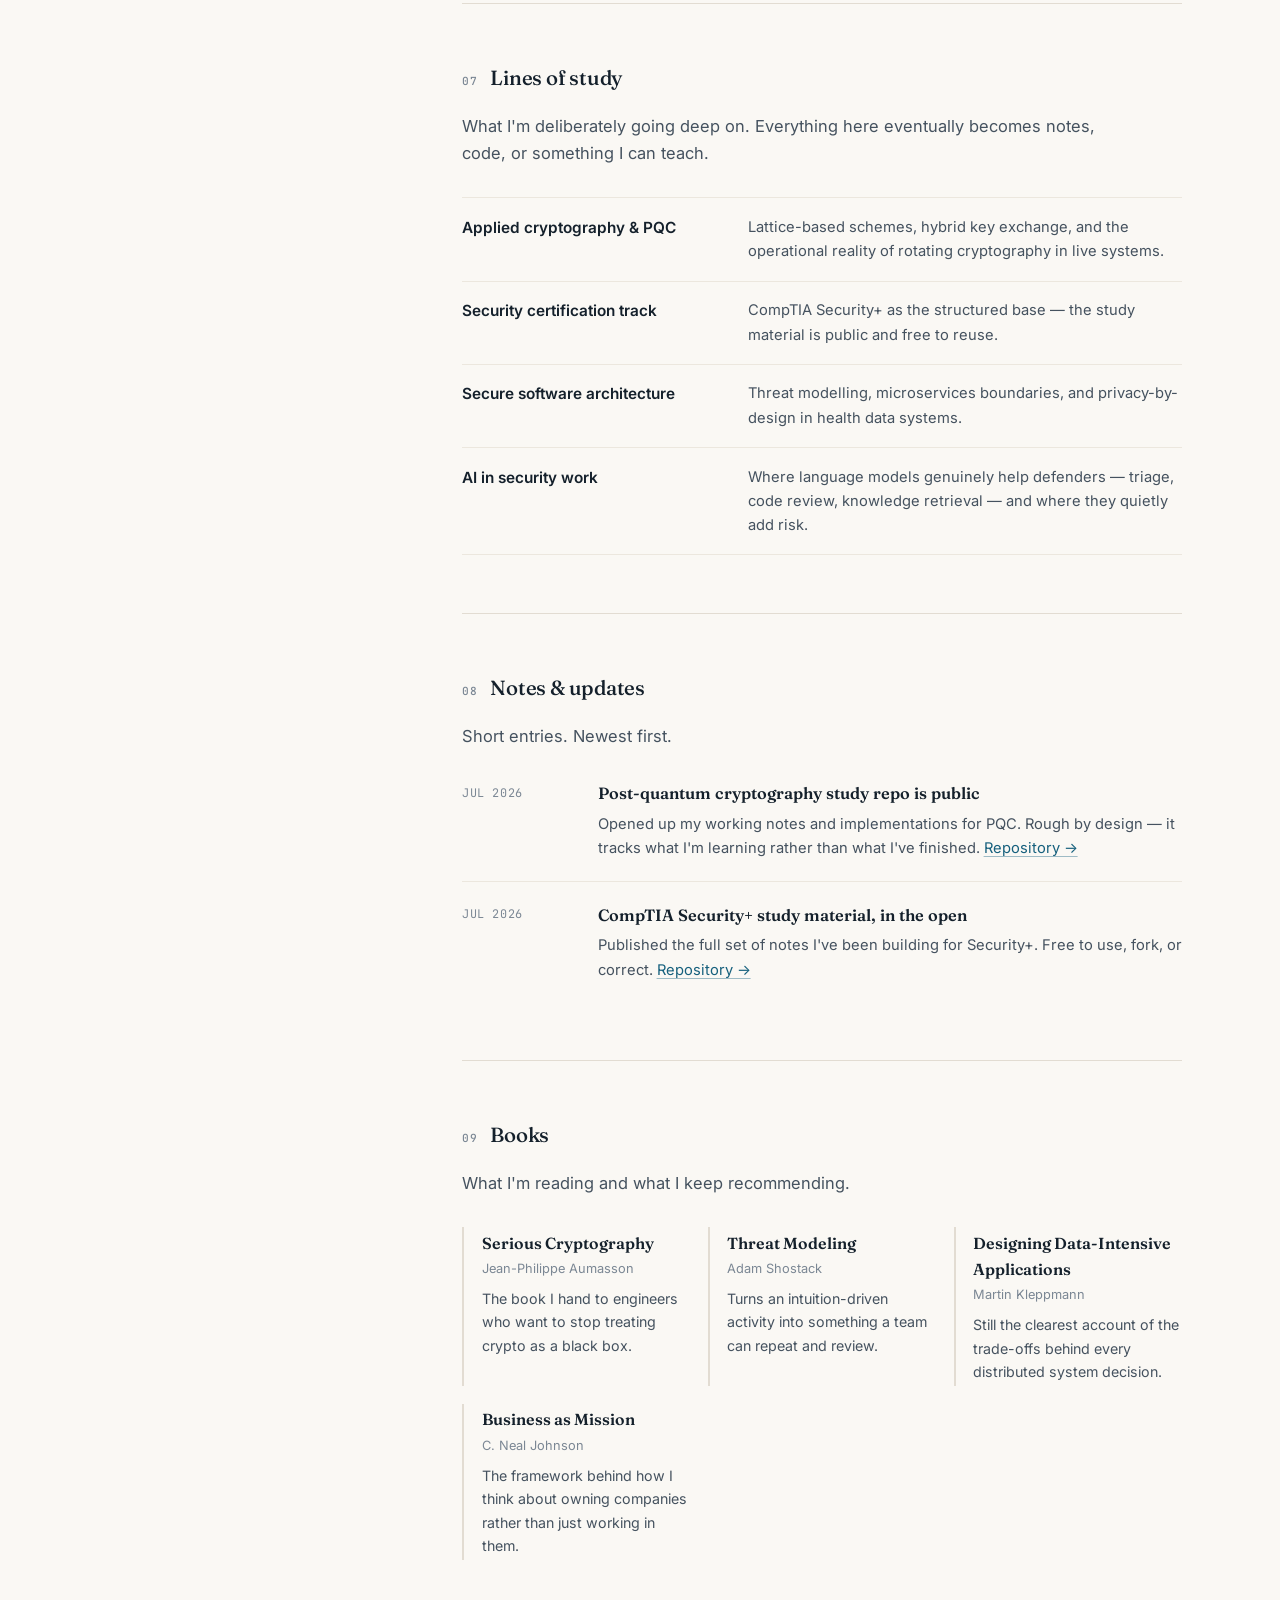
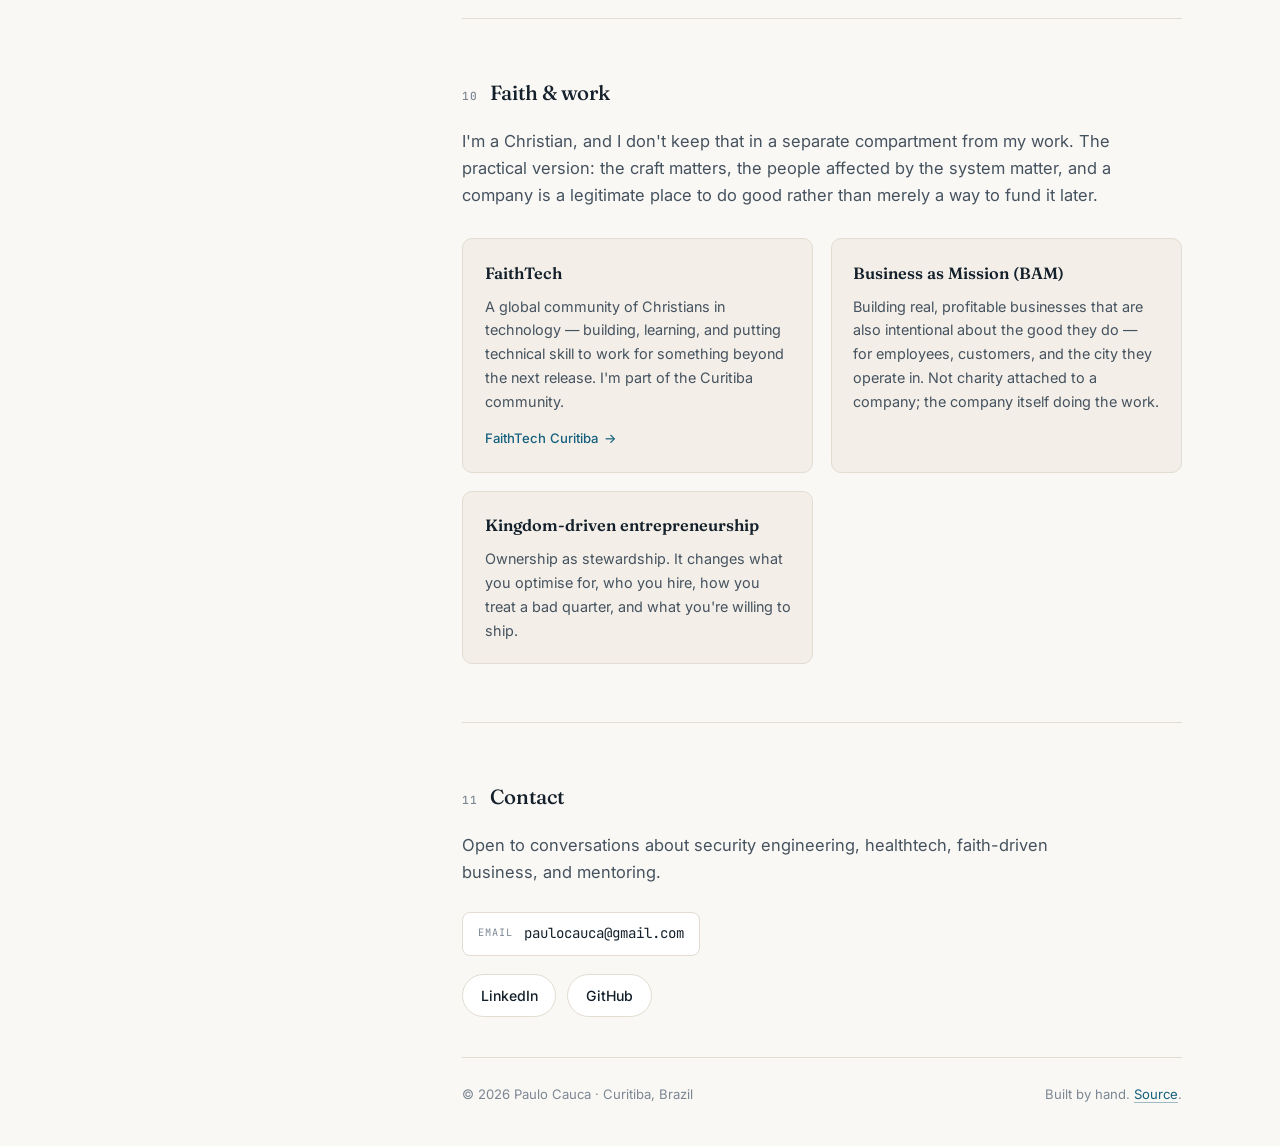
==== commit a6f71dcd: "Trim the contact blurb Drop "I read everything; I answer what I can be useful on."  Co-Authored-By: " ====
--- a/index.html
+++ b/index.html
@@ -592,7 +592,7 @@
       <h2 class="sec__title"><span class="sec__num">11</span>Contact</h2>
       <div class="prose">
         <p>
-          Open to conversations about security engineering, healthtech, faith-driven business, and mentoring. I read everything; I answer what I can be useful on.
+          Open to conversations about security engineering, healthtech, faith-driven business, and mentoring.
         </p>
       </div>
       <p class="email">
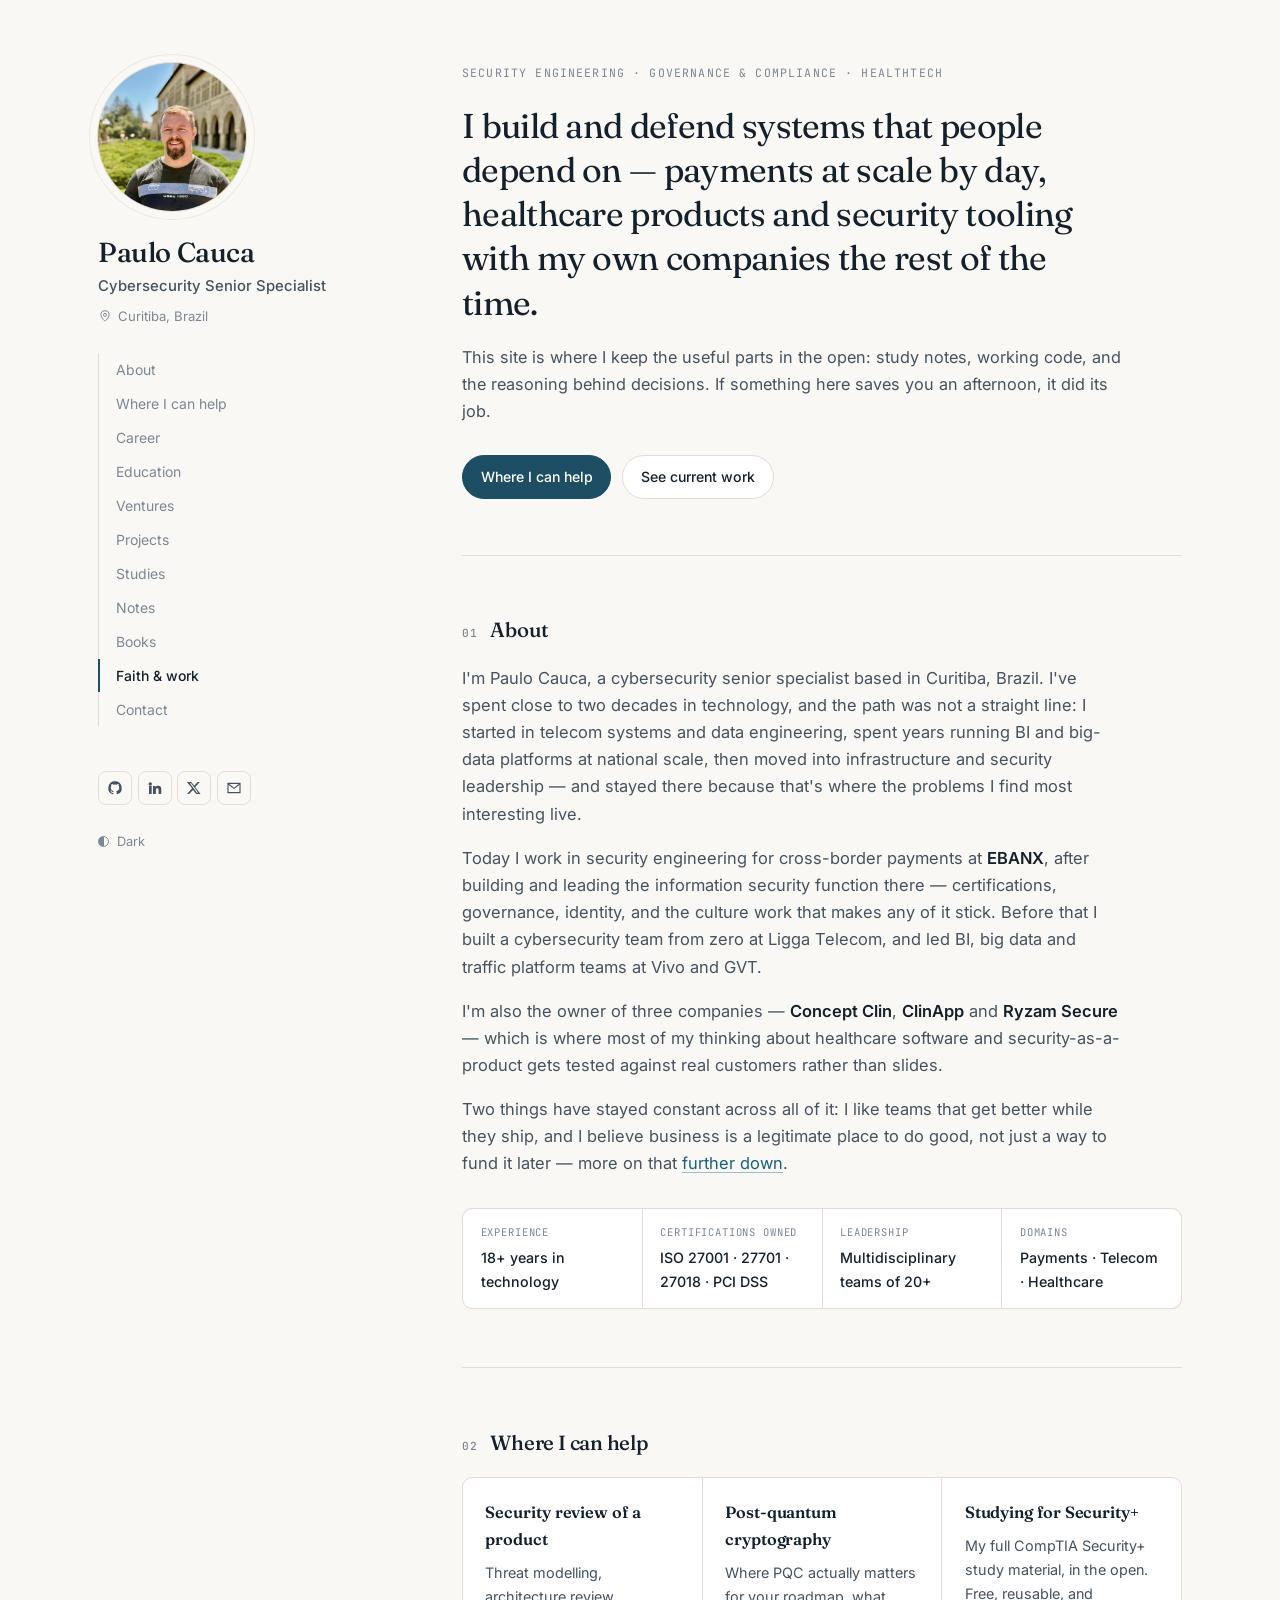
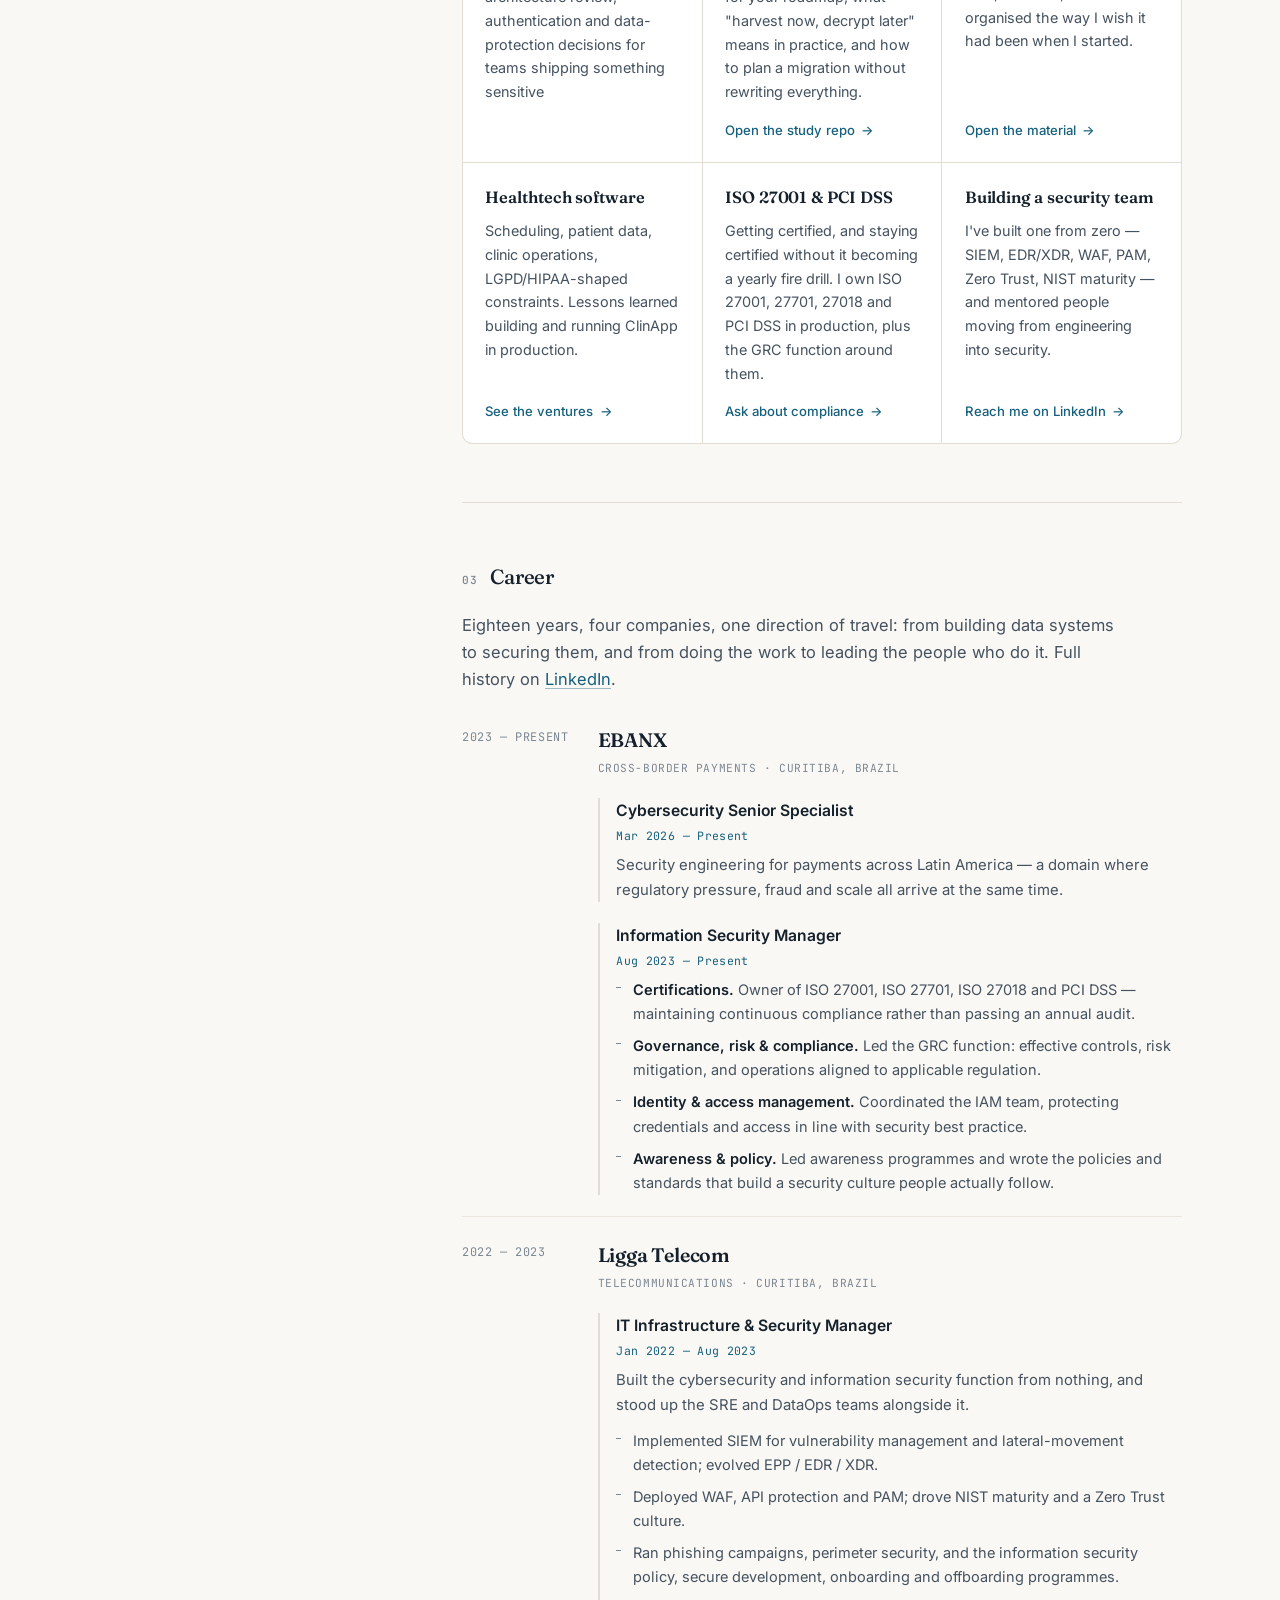
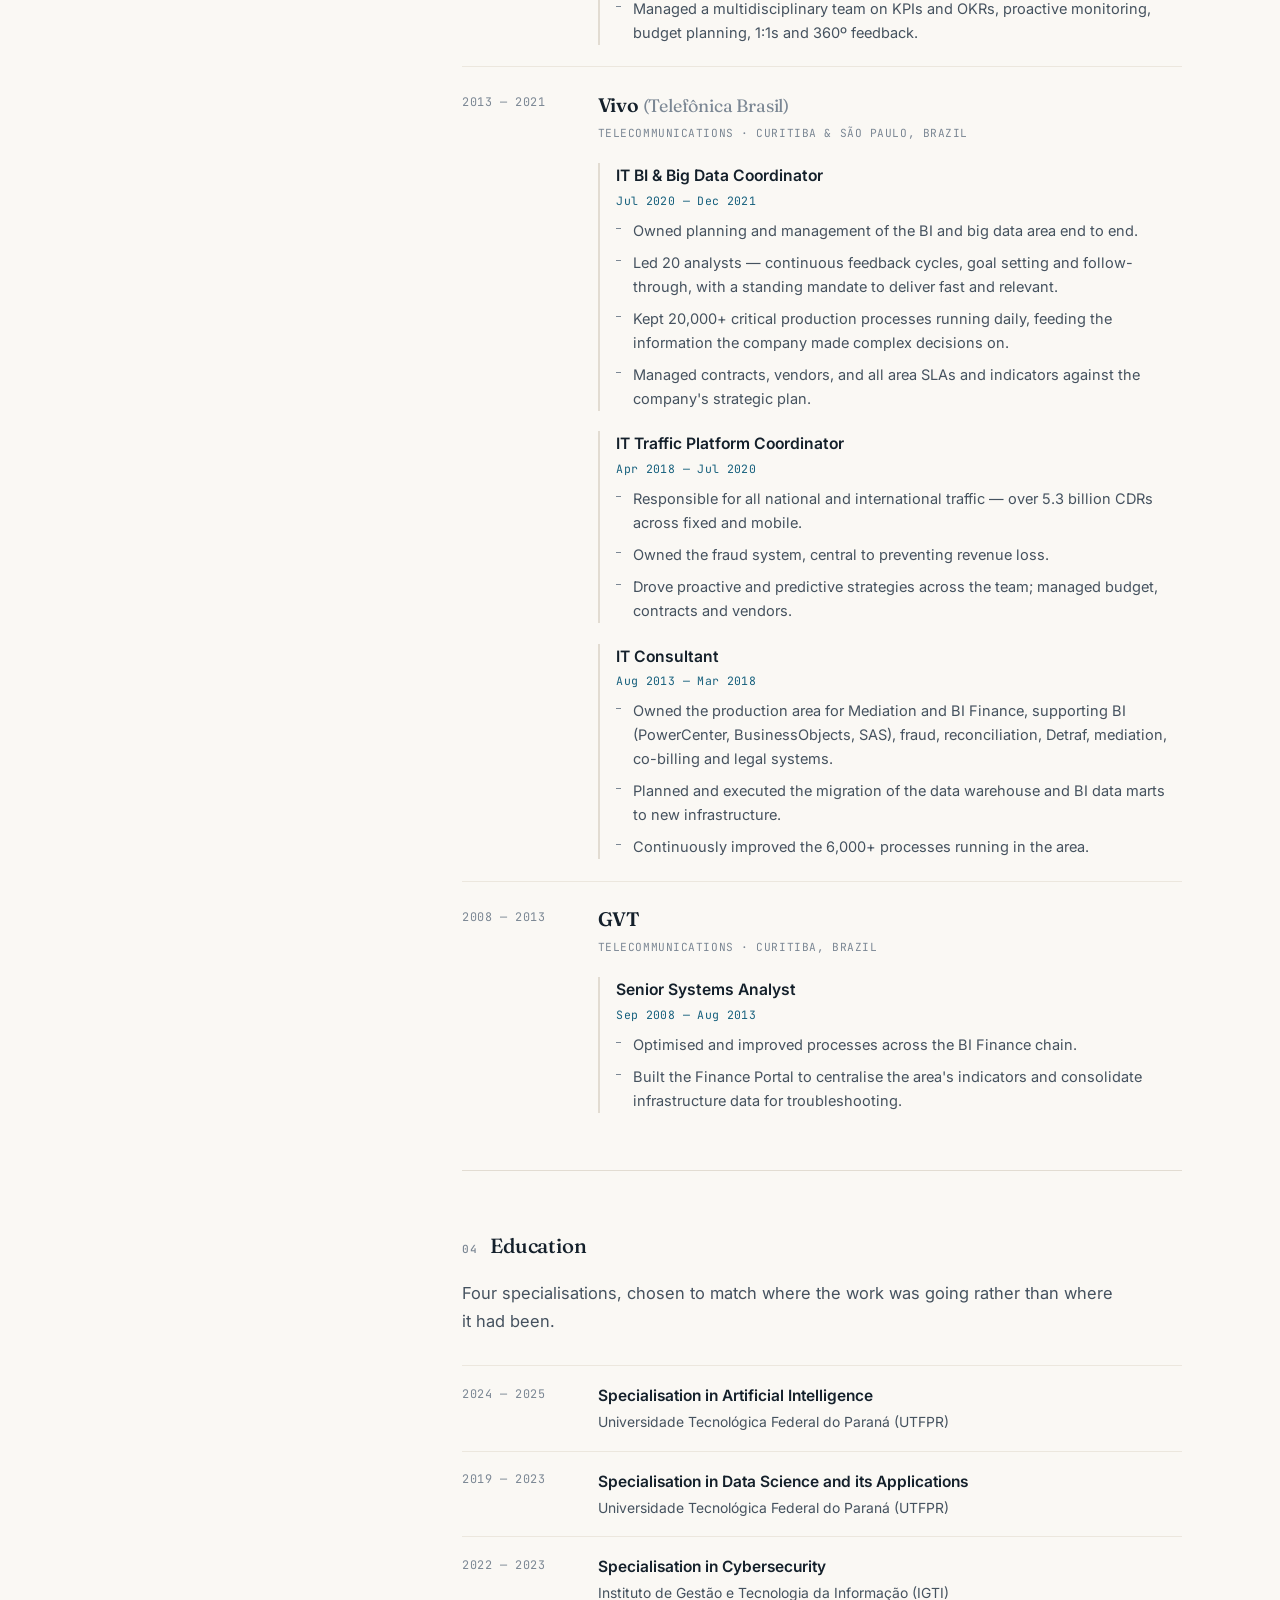
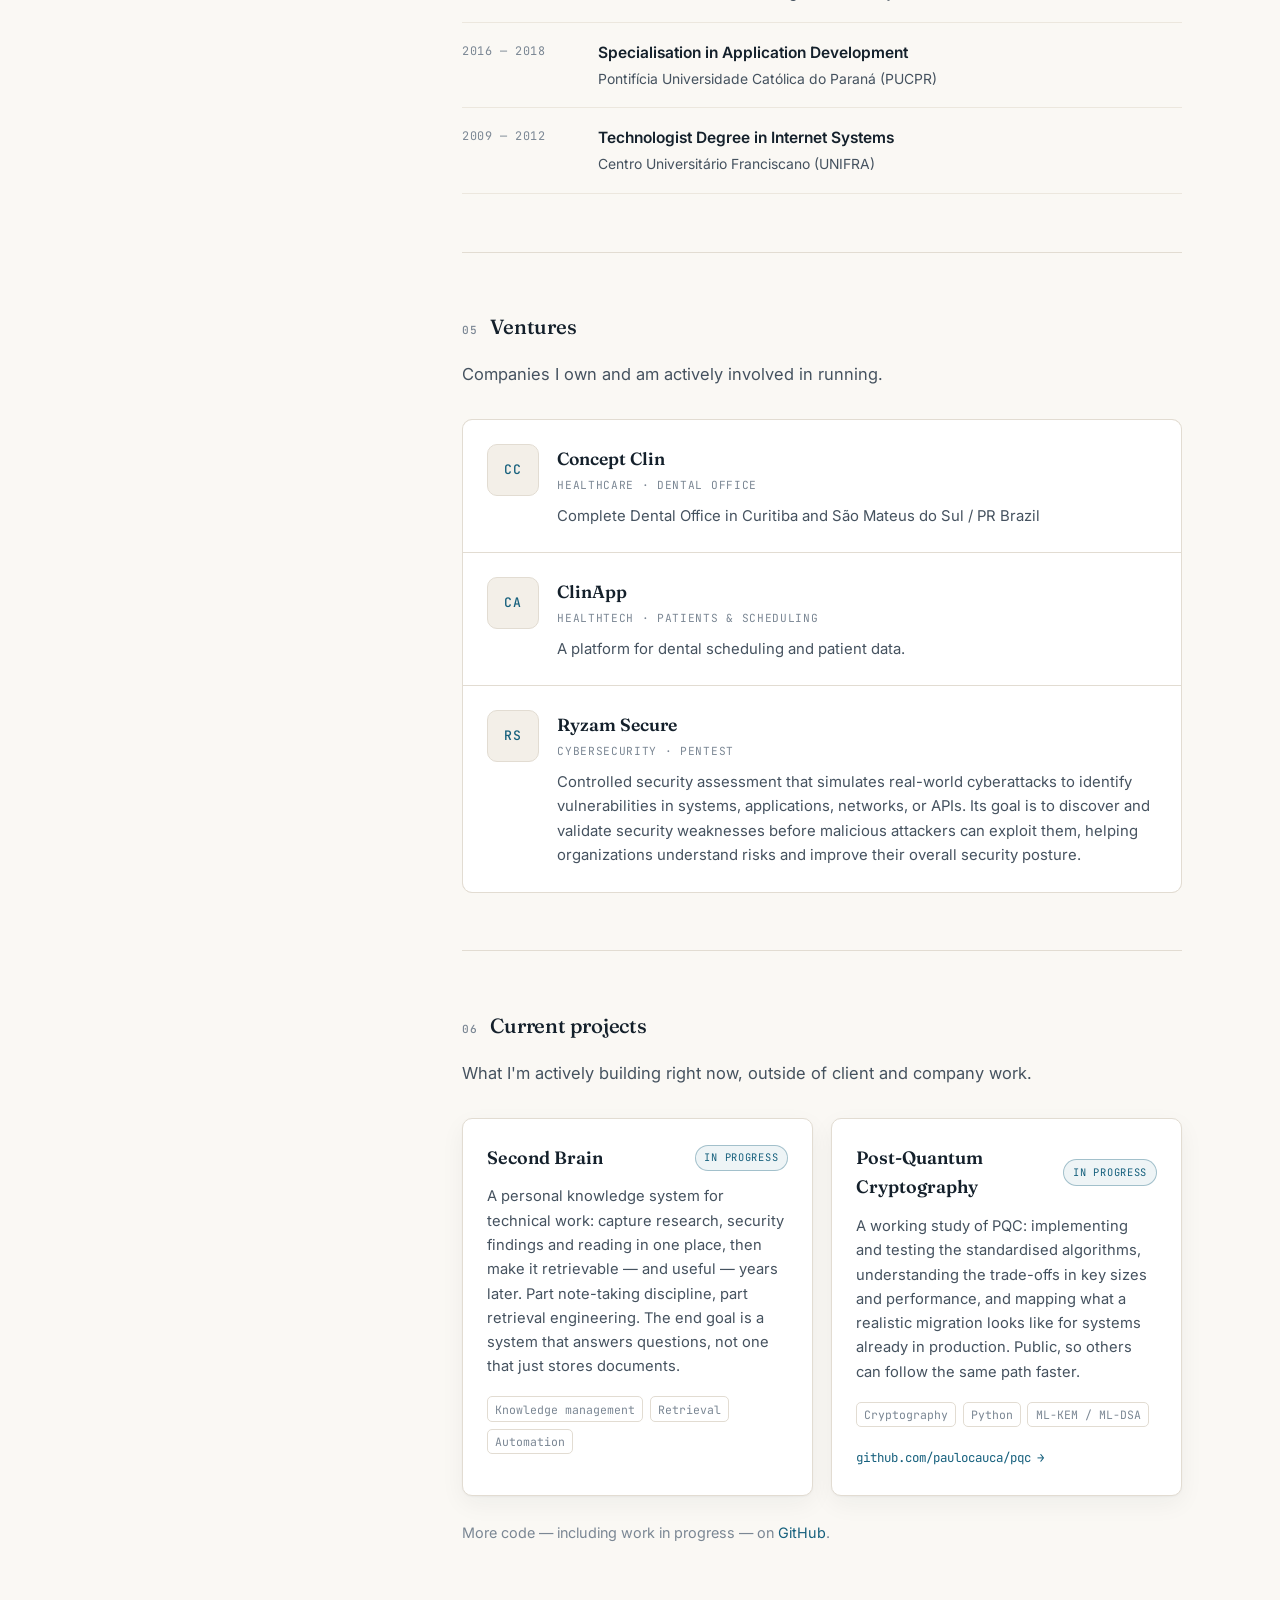
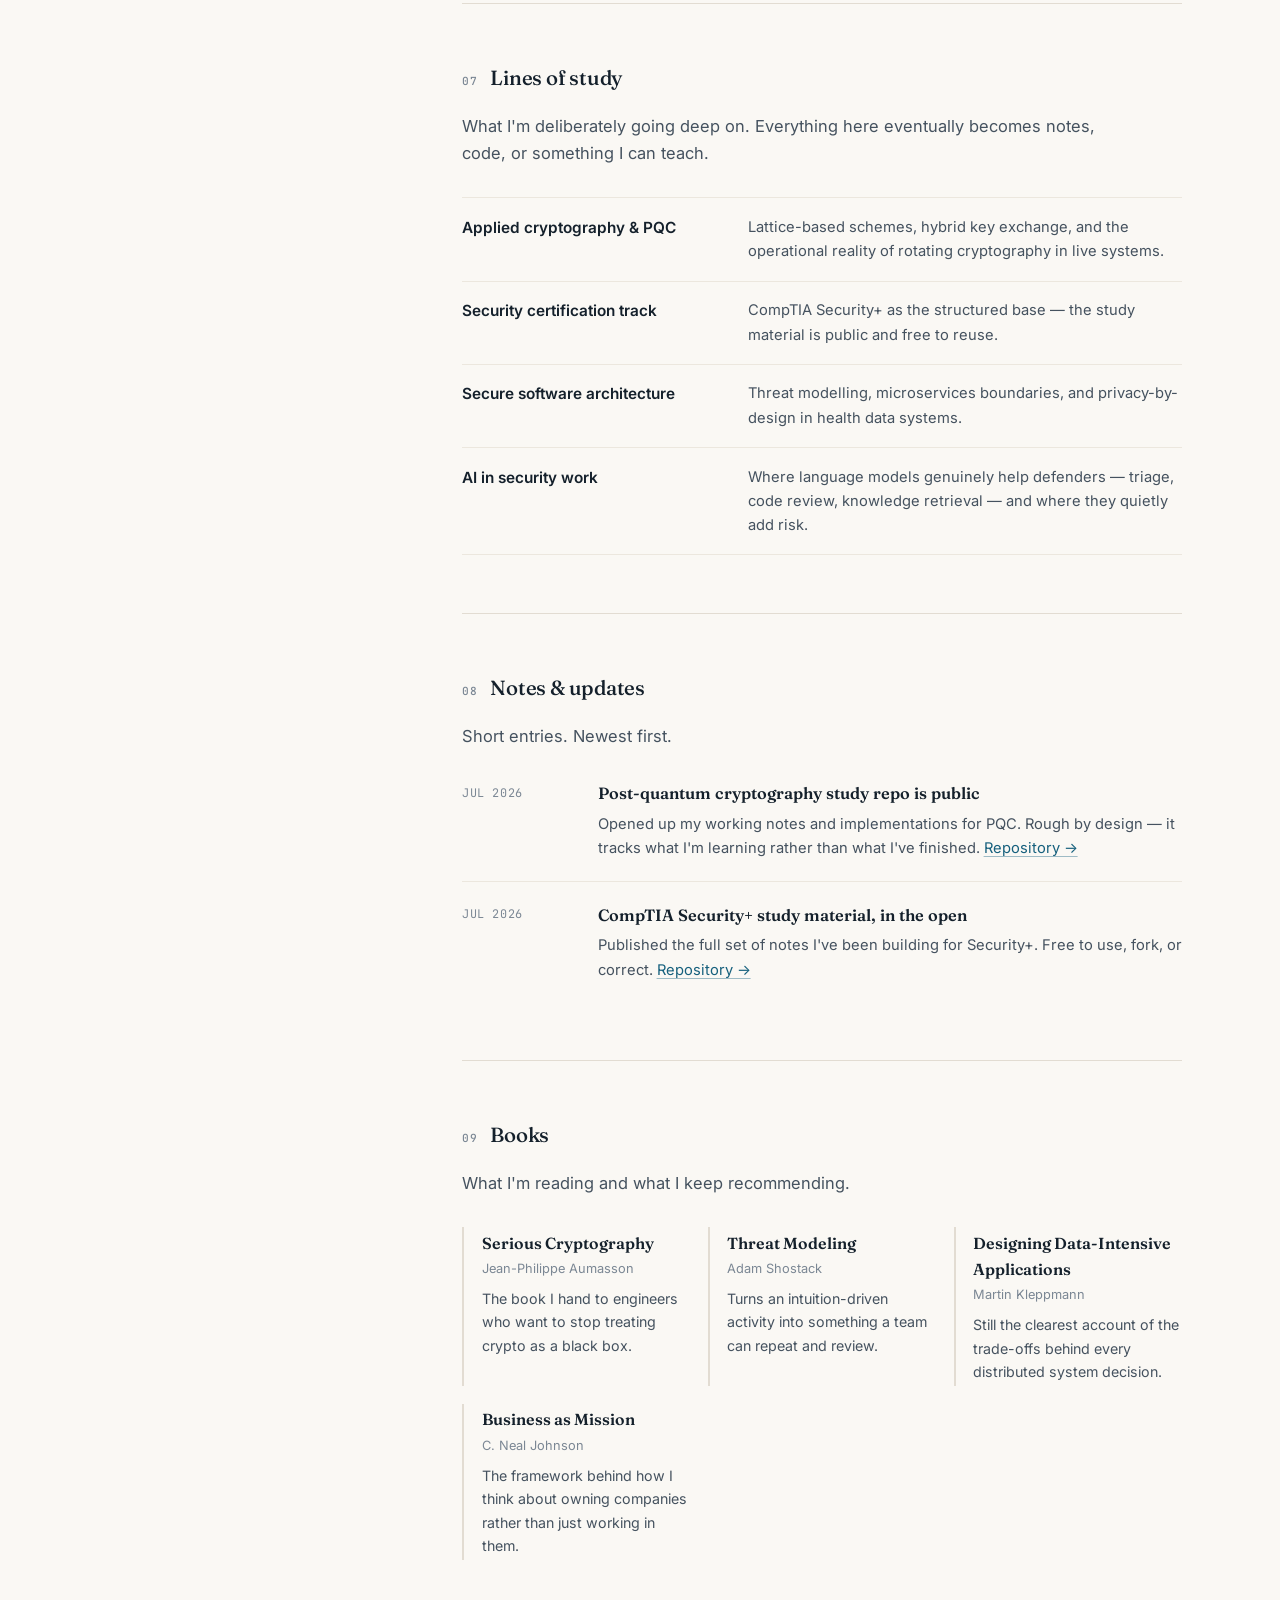
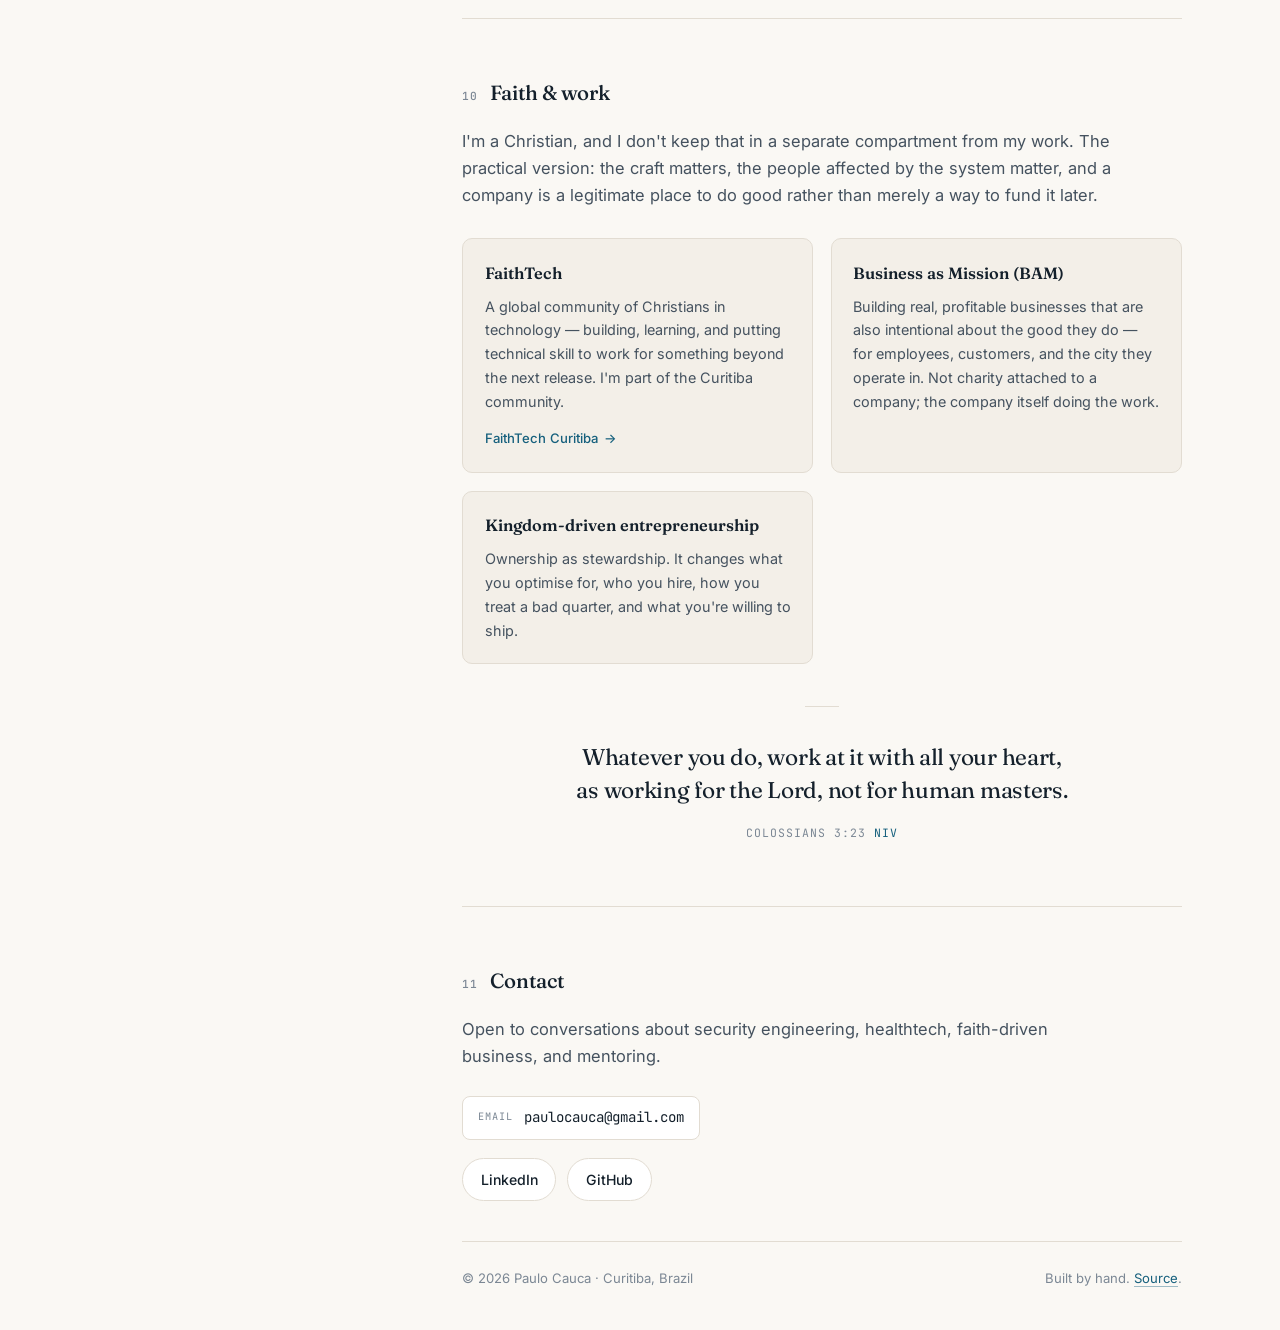
==== commit a3894231: "Add a closing verse to the Faith section Colossians 3:23, set as a centred pull-quote in the display" ====
--- a/index.html
+++ b/index.html
@@ -585,6 +585,14 @@
           </p>
         </article>
       </div>
+
+      <figure class="verse">
+        <blockquote>
+          Whatever you do, work at it with all your heart, as working for the Lord,
+          not for human masters.
+        </blockquote>
+        <figcaption>Colossians 3:23 <span class="verse__ver">NIV</span></figcaption>
+      </figure>
     </section>
 
     <!-- Contact -->
--- a/assets/css/style.css
+++ b/assets/css/style.css
@@ -551,6 +551,48 @@
 .faith__item p { margin: 0 0 .9rem; font-size: .9rem; color: var(--ink-2); }
 .faith__item p:last-of-type { margin-bottom: 0; }
 .faith__item .card__link { margin-top: .9rem; }
+
+/* ── Verse (closes the Faith section) ─────────────────────── */
+
+.verse {
+  margin: 2.6rem 0 0;
+  padding: 2.2rem 1.5rem .4rem;
+  text-align: center;
+  position: relative;
+}
+/* small centred rule above the quote, in place of quotation marks */
+.verse::before {
+  content: "";
+  position: absolute;
+  top: 0; left: 50%;
+  transform: translateX(-50%);
+  width: 34px; height: 1px;
+  background: var(--rule);
+}
+.verse blockquote {
+  margin: 0 auto;
+  max-width: 34rem;
+  font-family: var(--f-display);
+  font-weight: 400;
+  font-size: clamp(1.12rem, 2.1vw, 1.42rem);
+  line-height: 1.45;
+  letter-spacing: -.012em;
+  color: var(--ink);
+  text-wrap: balance;
+}
+.verse figcaption {
+  margin-top: 1rem;
+  font-family: var(--f-mono);
+  font-size: .72rem;
+  letter-spacing: .09em;
+  text-transform: uppercase;
+  color: var(--ink-3);
+}
+.verse__ver { color: var(--accent-ink); }
+
+@media (max-width: 620px) {
+  .verse { padding-left: 0; padding-right: 0; }
+}
 
 /* ── Contact + footer ─────────────────────────────────────── */
 
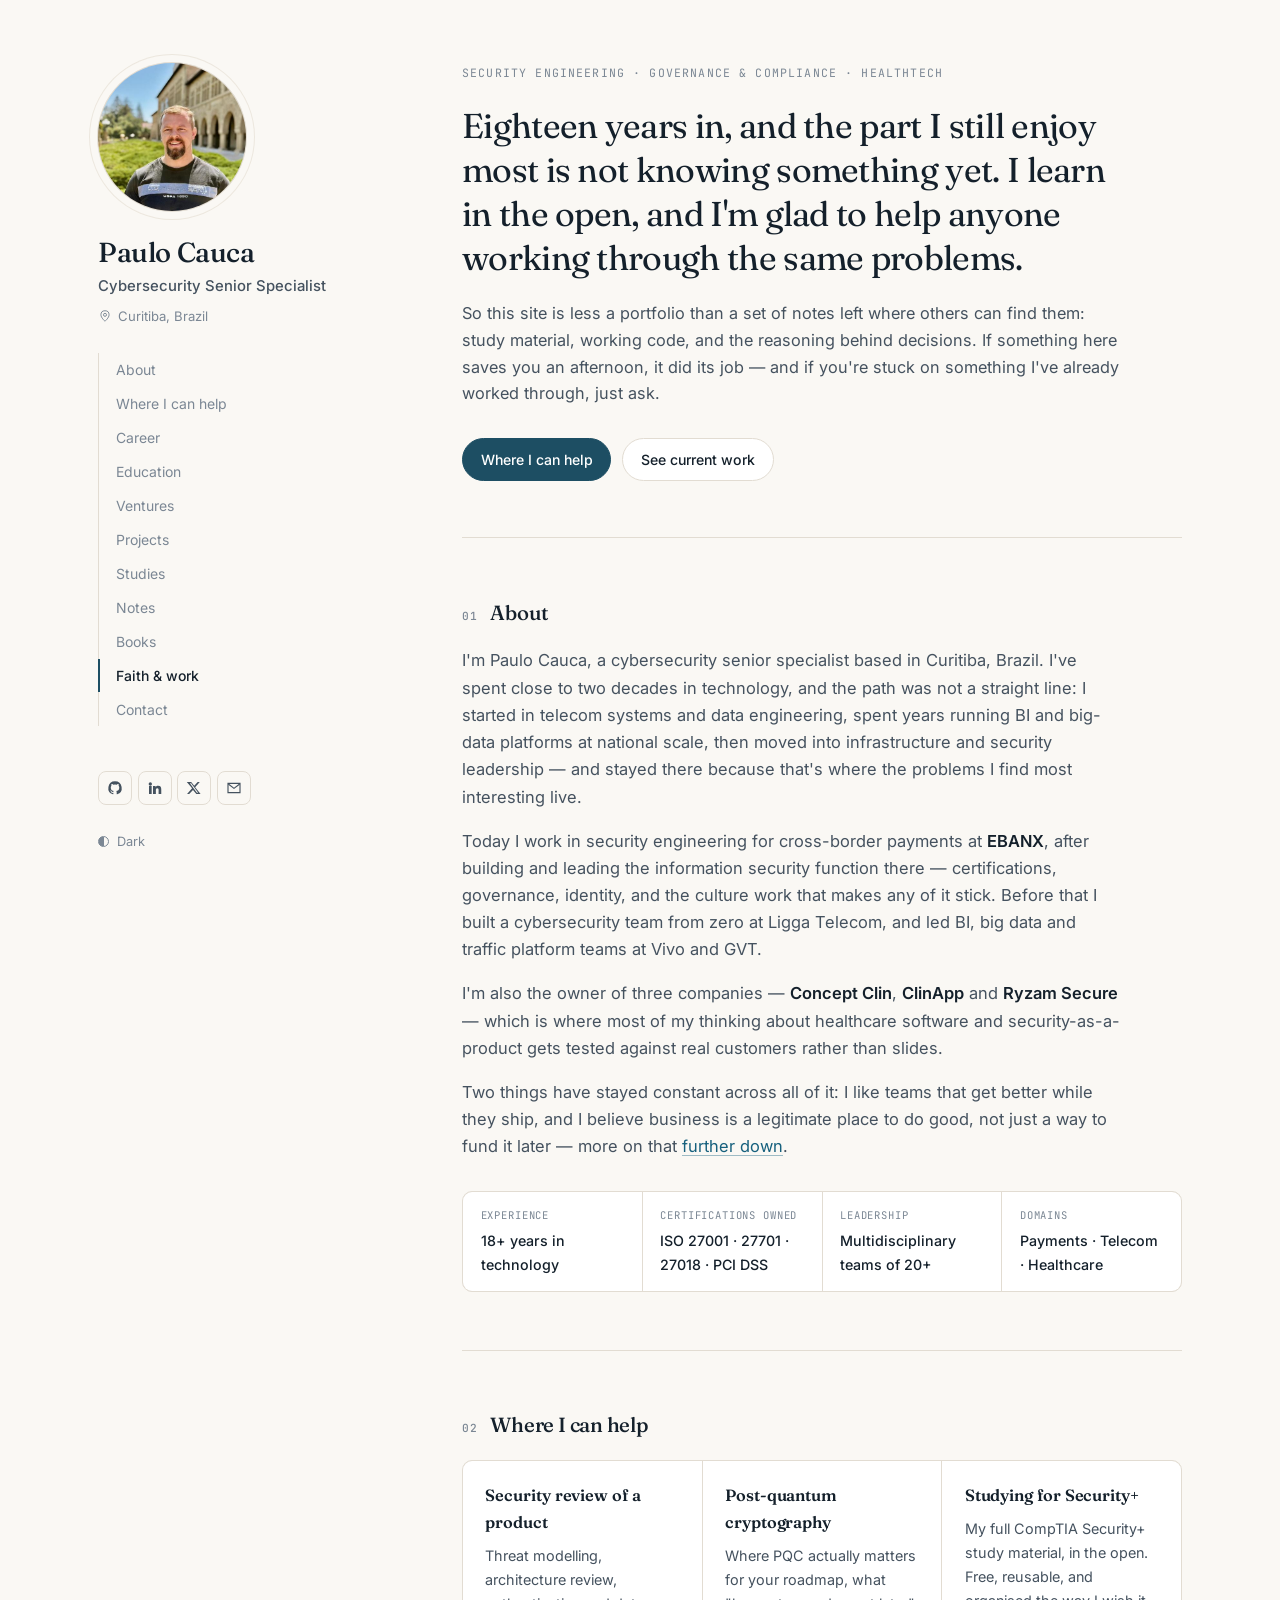
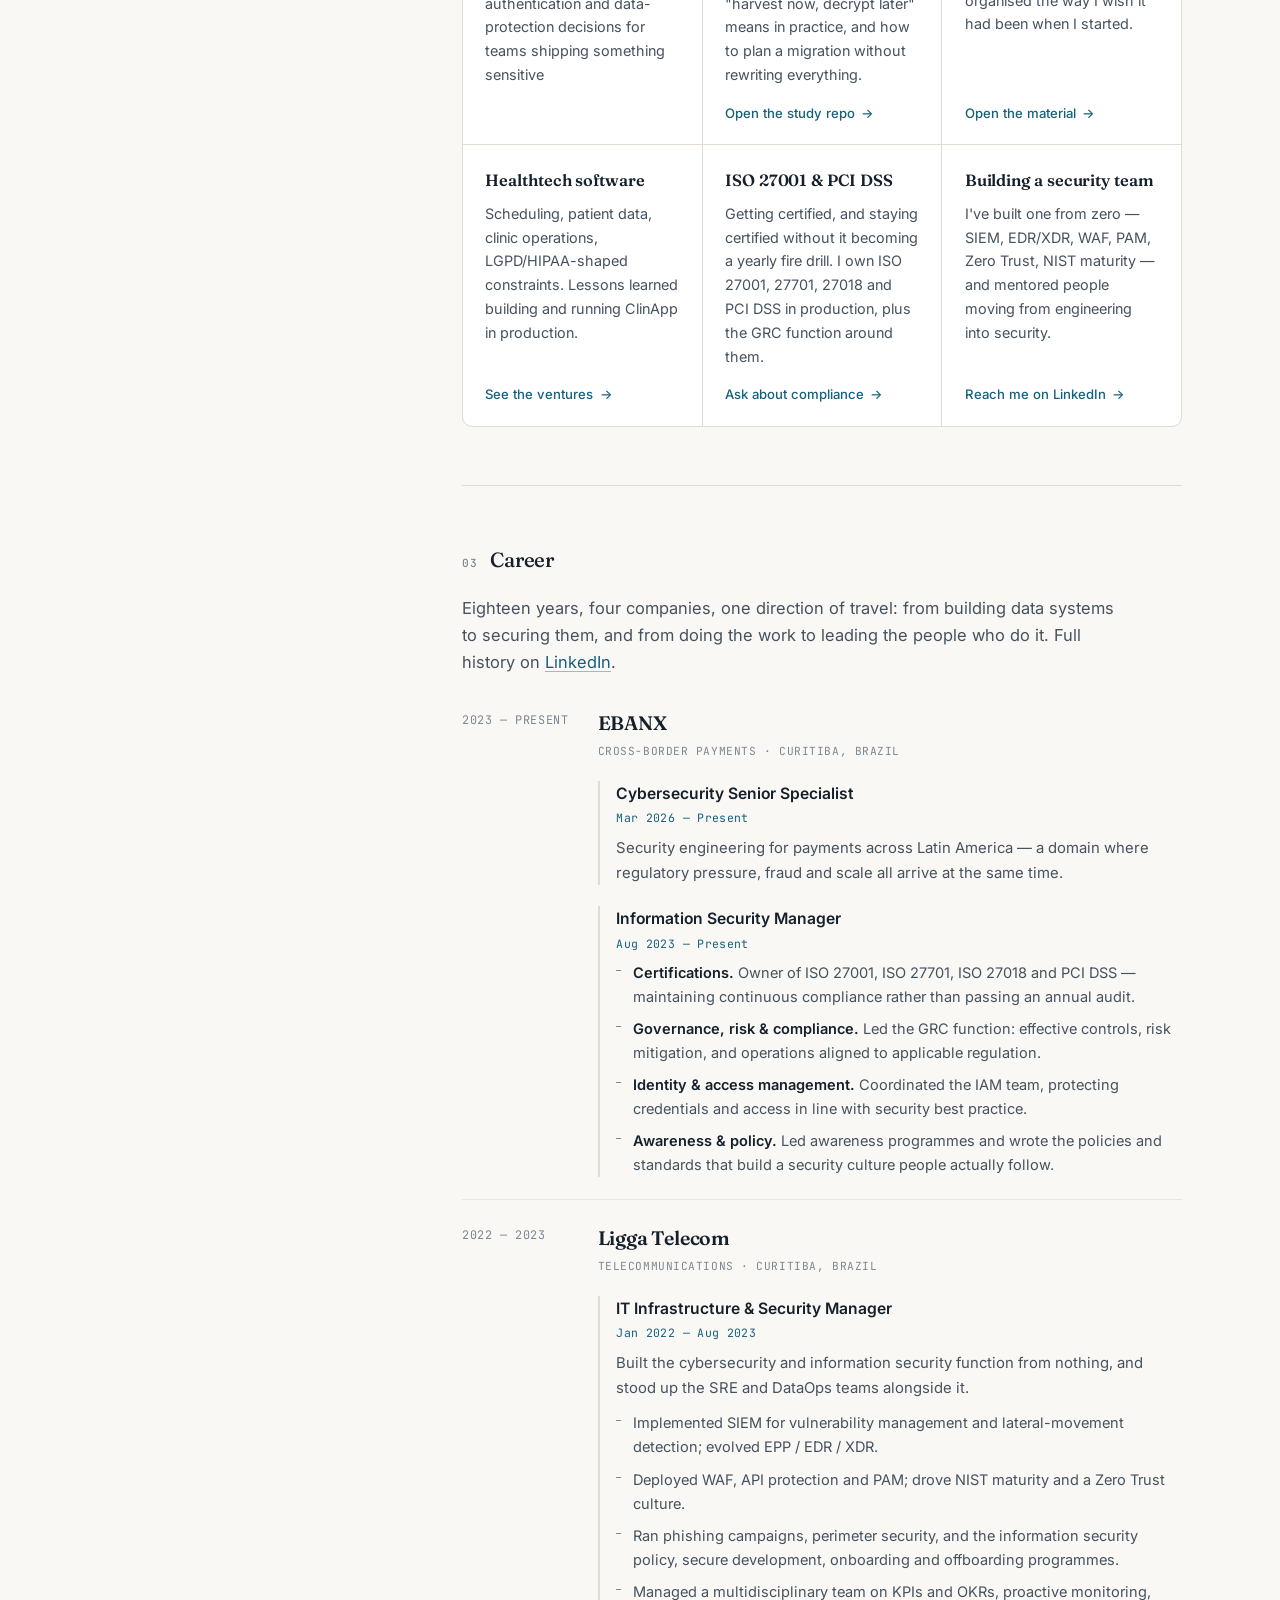
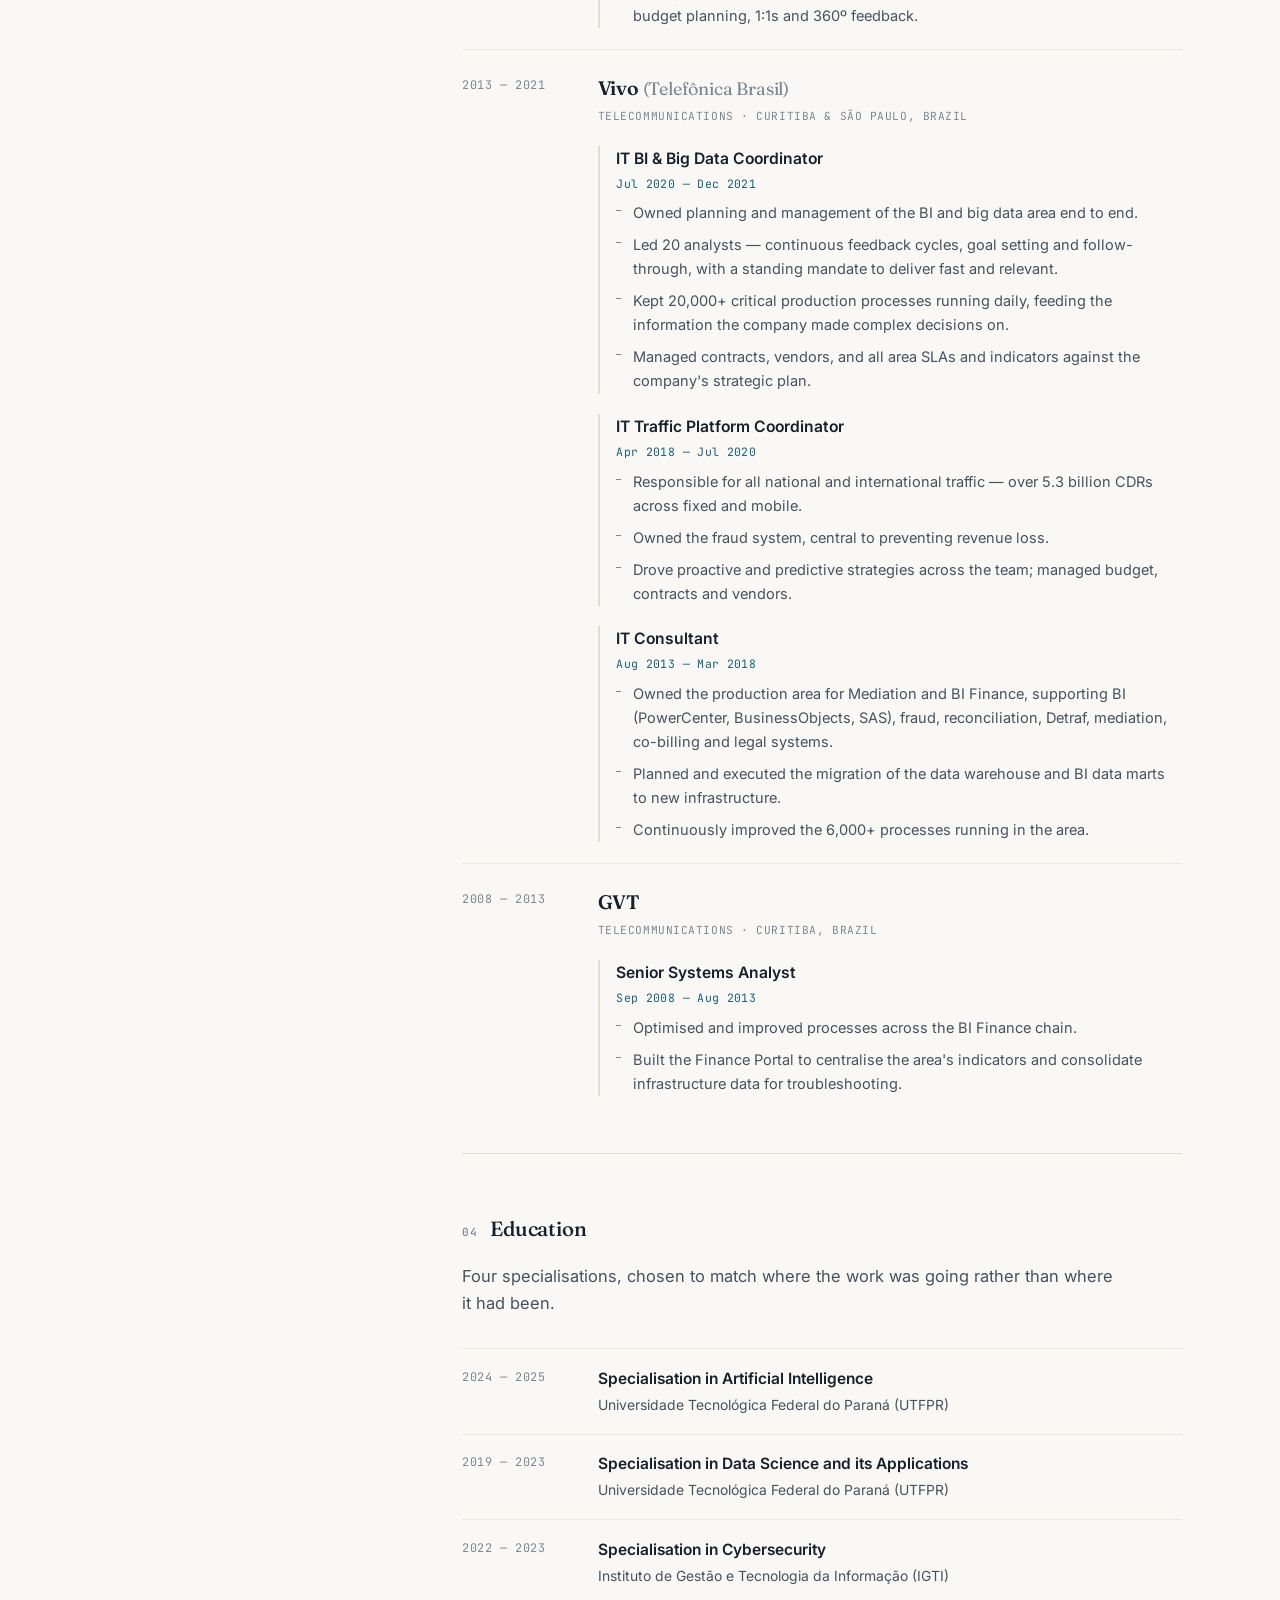
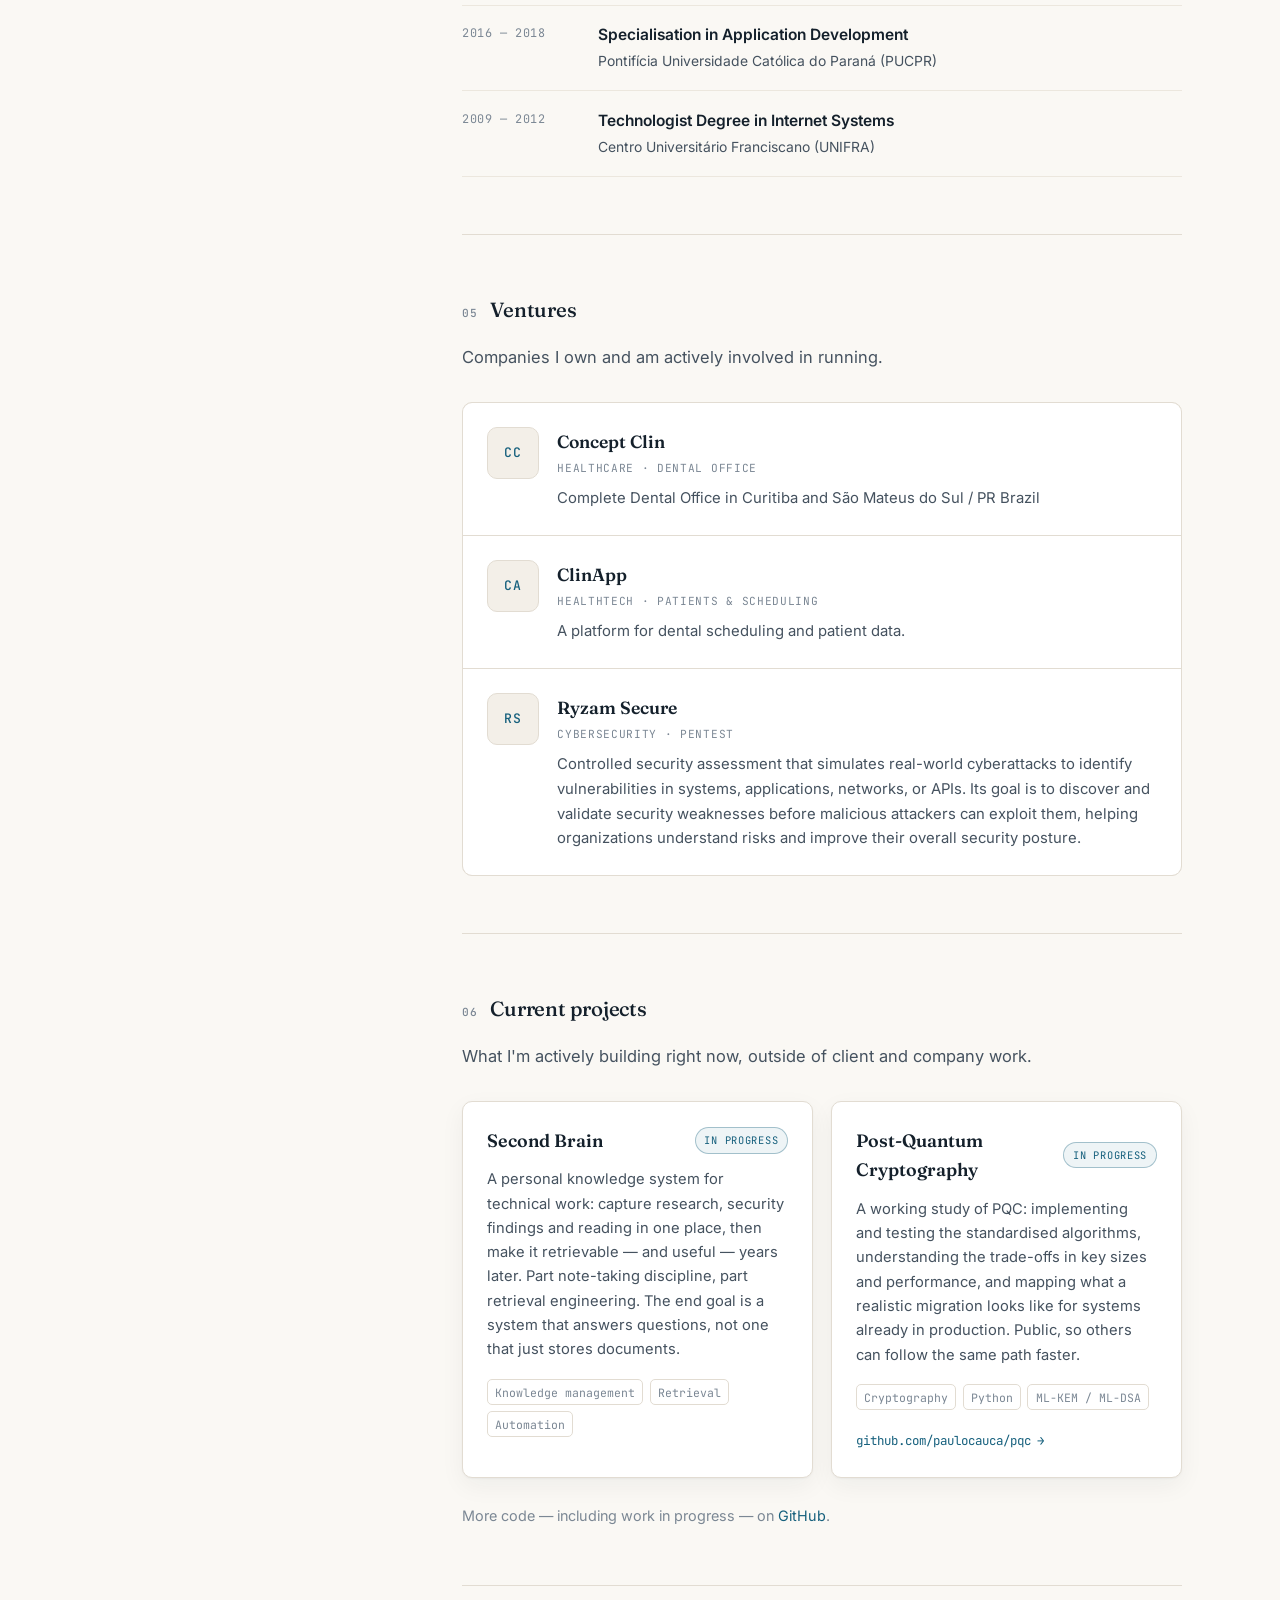
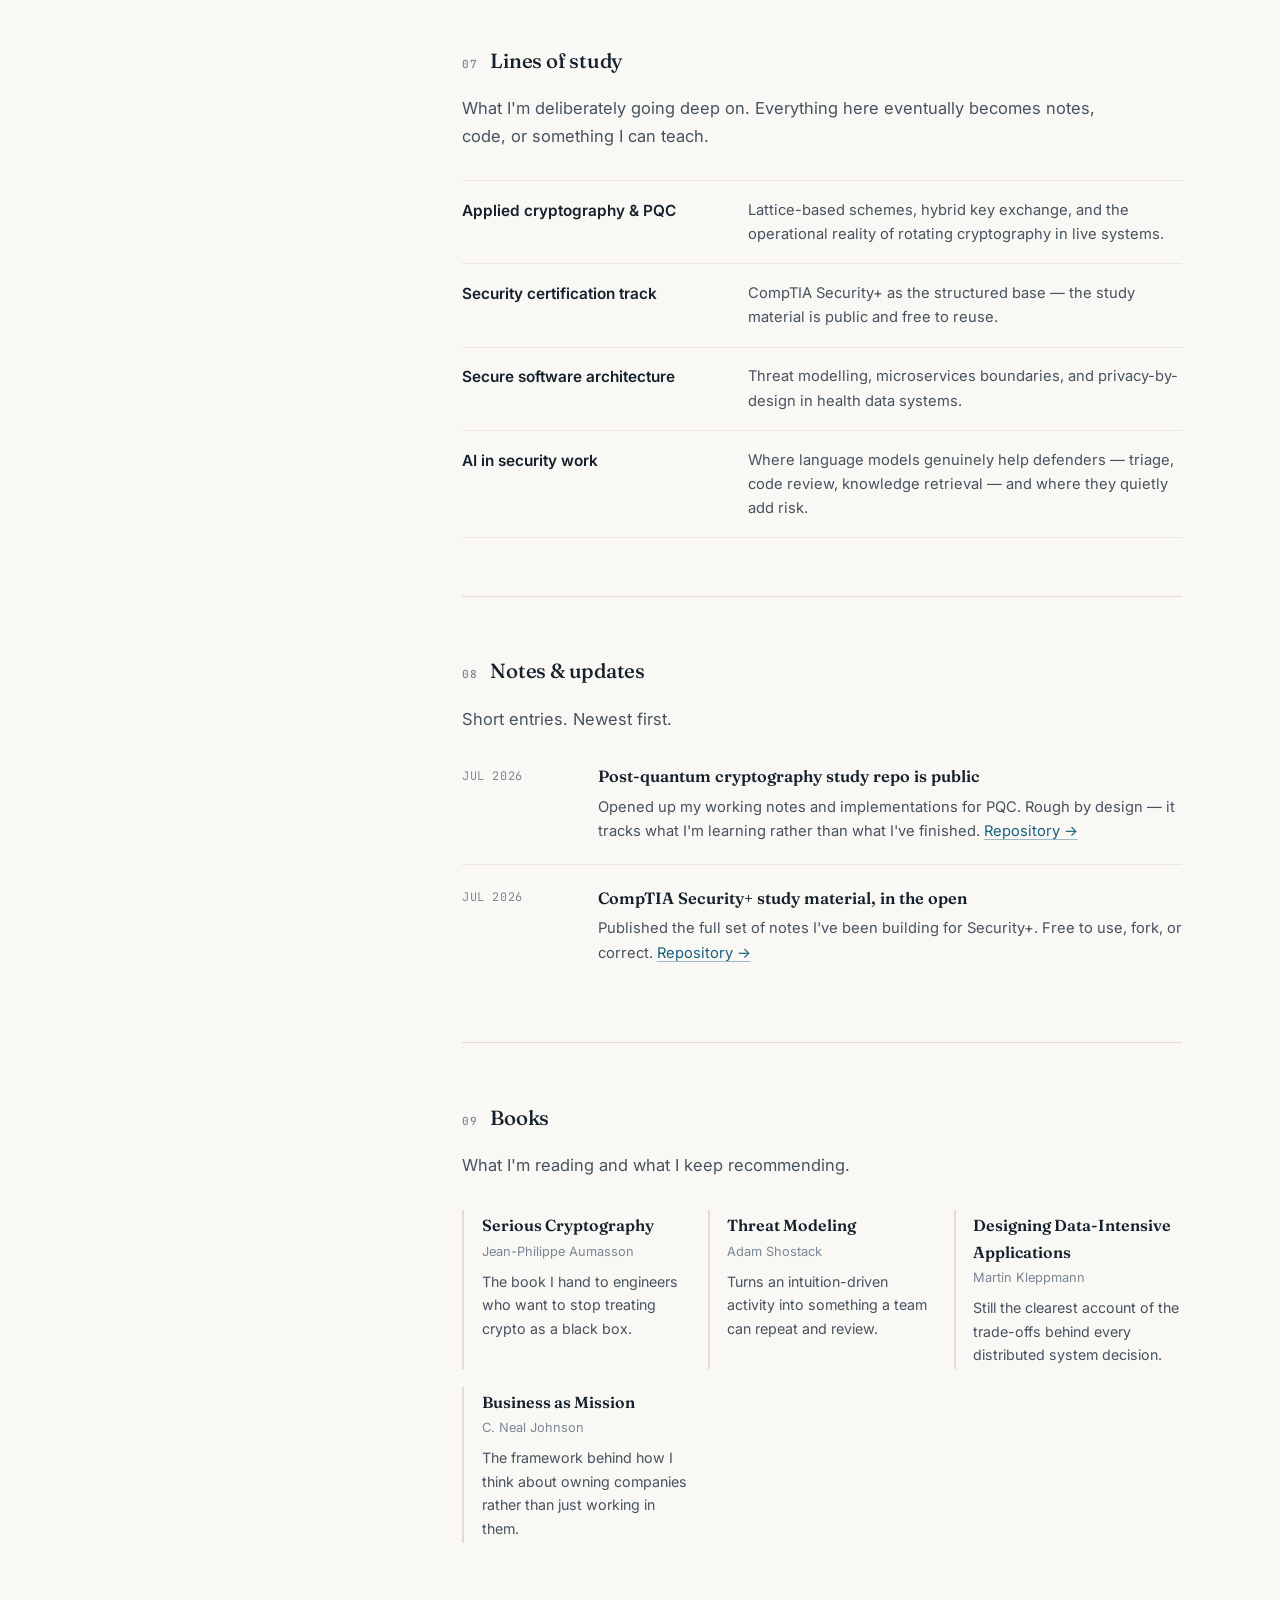
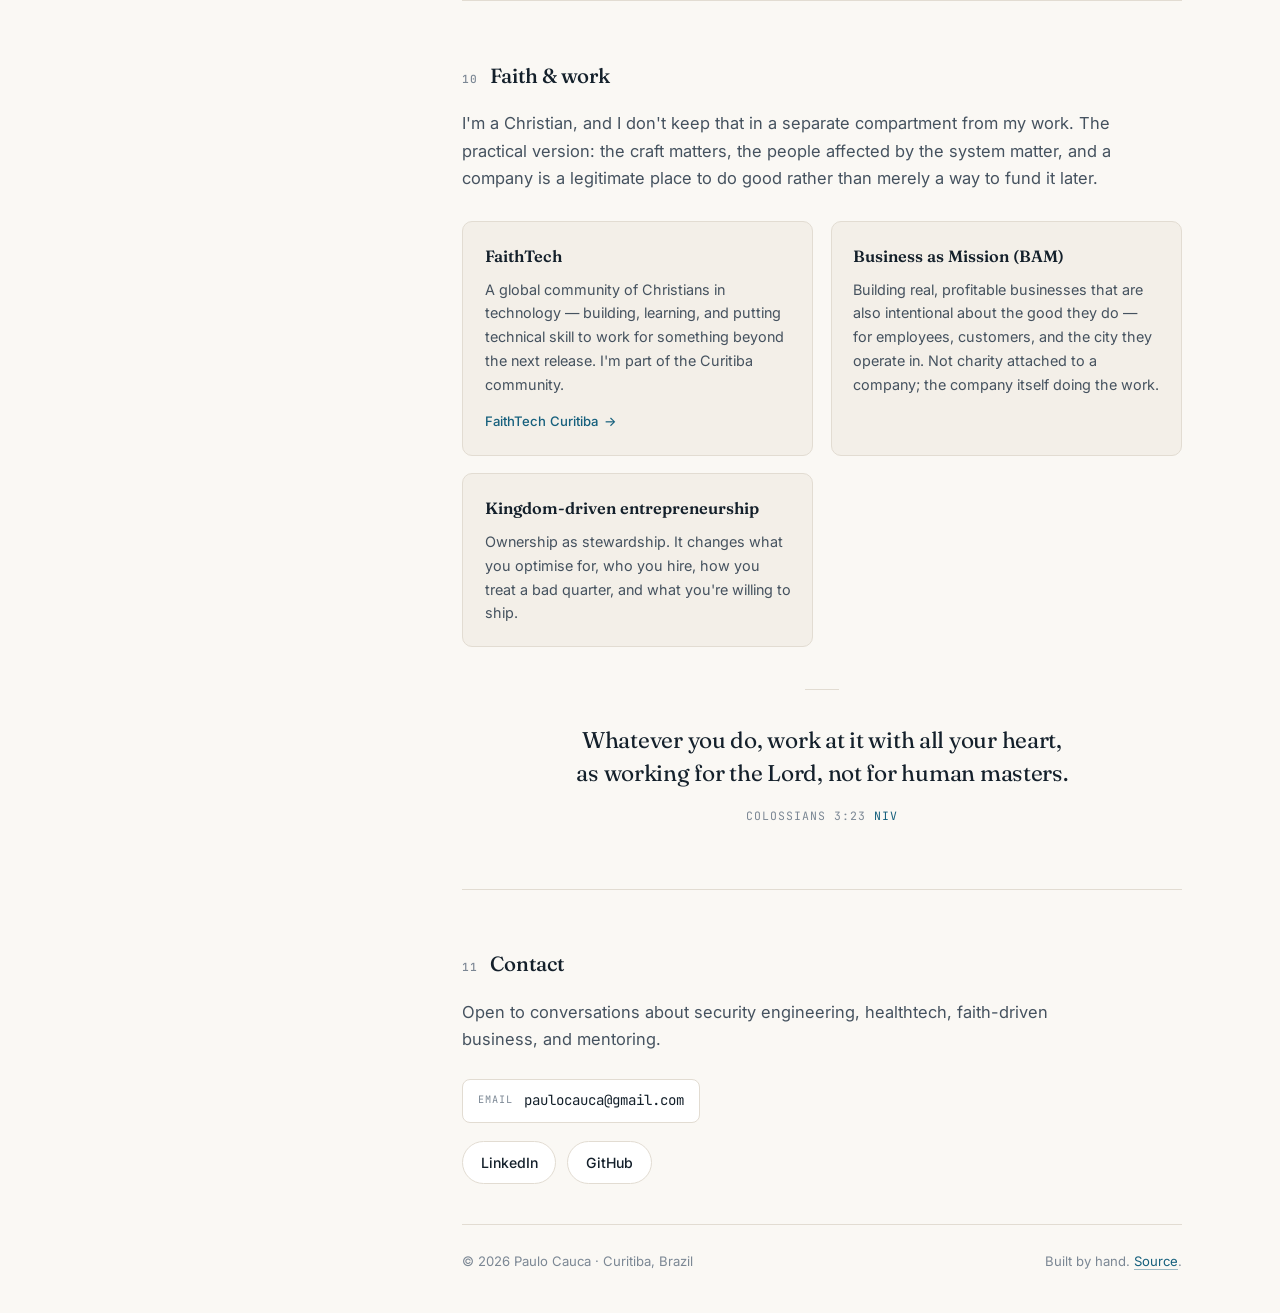
==== commit cc83ddf1: "Rewrite the intro around learning and helping Replace the capability statement in the lede with a se" ====
--- a/index.html
+++ b/index.html
@@ -97,12 +97,14 @@
     <header class="intro">
       <p class="eyebrow">Security engineering · Governance &amp; compliance · Healthtech</p>
       <p class="lede">
-        I build and defend systems that people depend on — payments at scale by day,
-        healthcare products and security tooling with my own companies the rest of the time.
+        Eighteen years in, and the part I still enjoy most is not knowing something yet.
+        I learn in the open, and I'm glad to help anyone working through the same problems.
       </p>
       <p class="intro__sub">
-        This site is where I keep the useful parts in the open: study notes, working code,
-        and the reasoning behind decisions. If something here saves you an afternoon, it did its job.
+        So this site is less a portfolio than a set of notes left where others can find them:
+        study material, working code, and the reasoning behind decisions. If something here
+        saves you an afternoon, it did its job — and if you're stuck on something I've already
+        worked through, just ask.
       </p>
       <div class="intro__cta">
         <a class="btn btn--solid" href="#help">Where I can help</a>
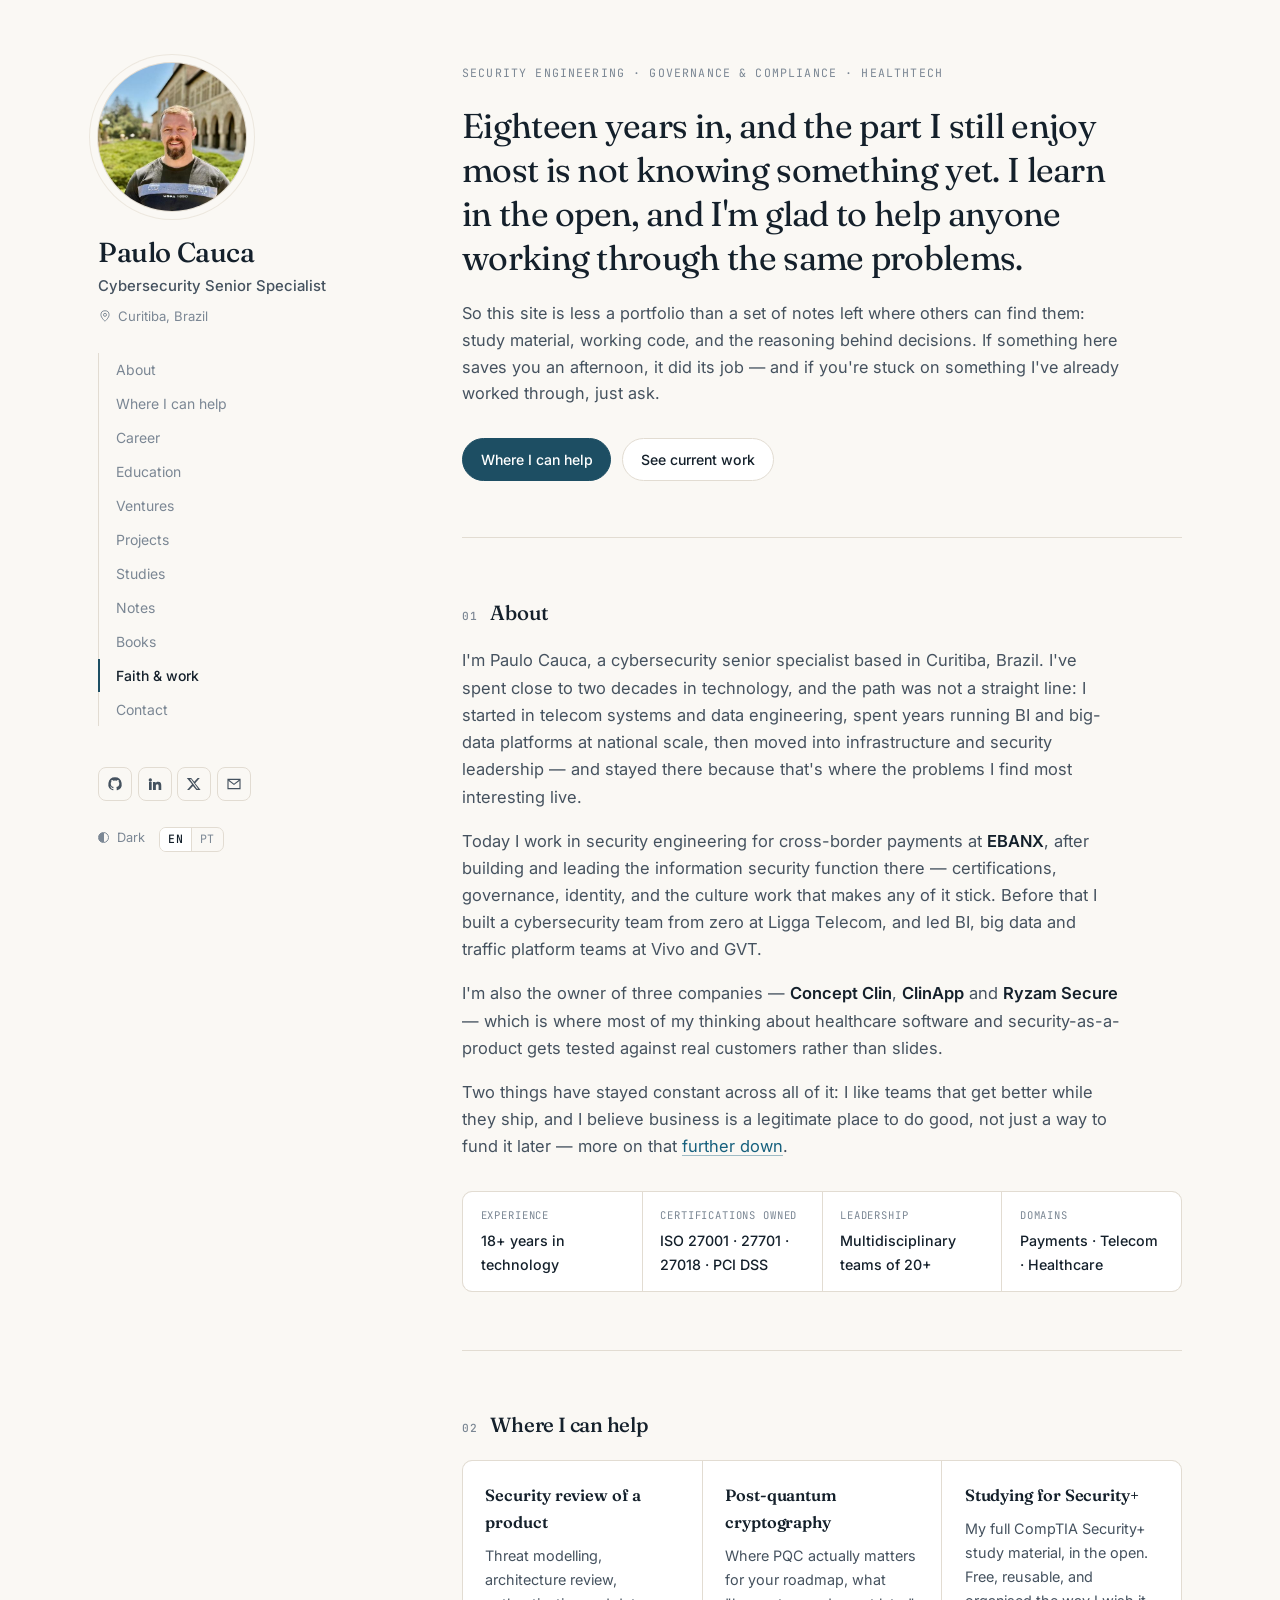
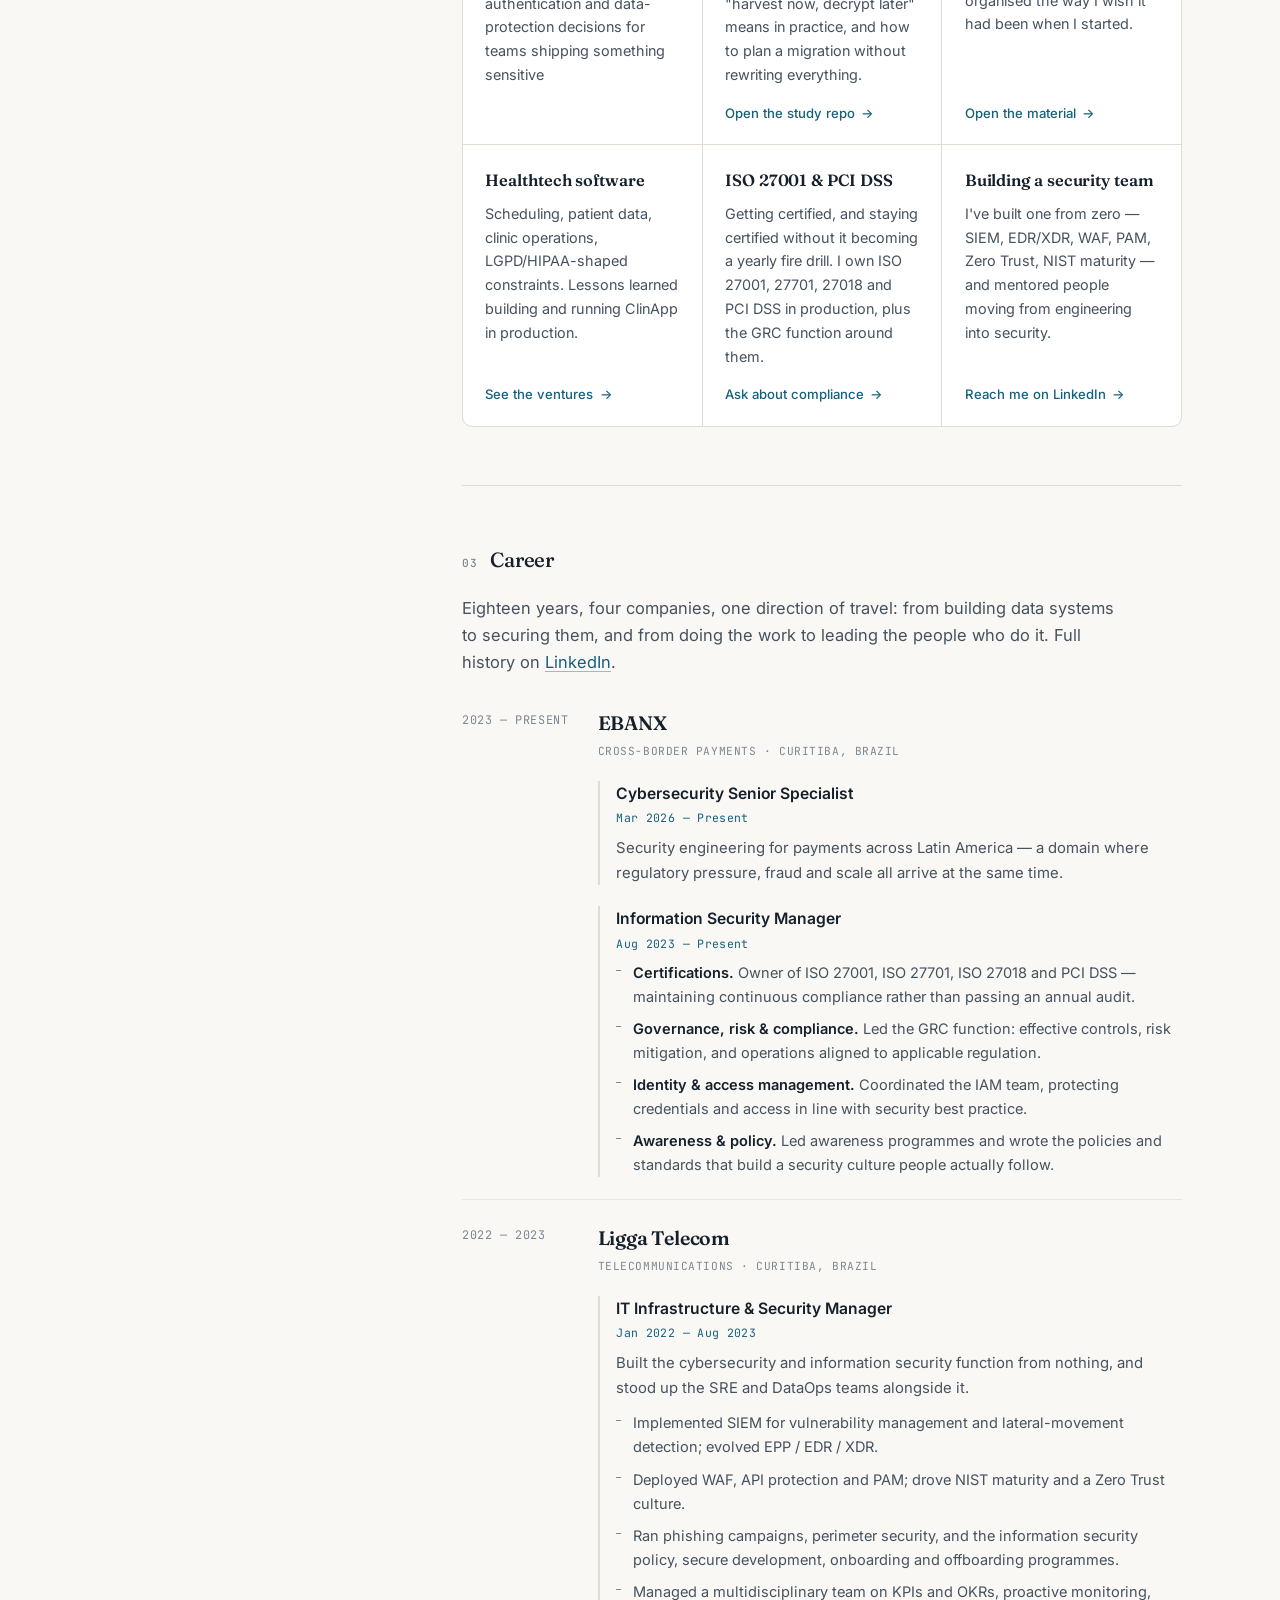
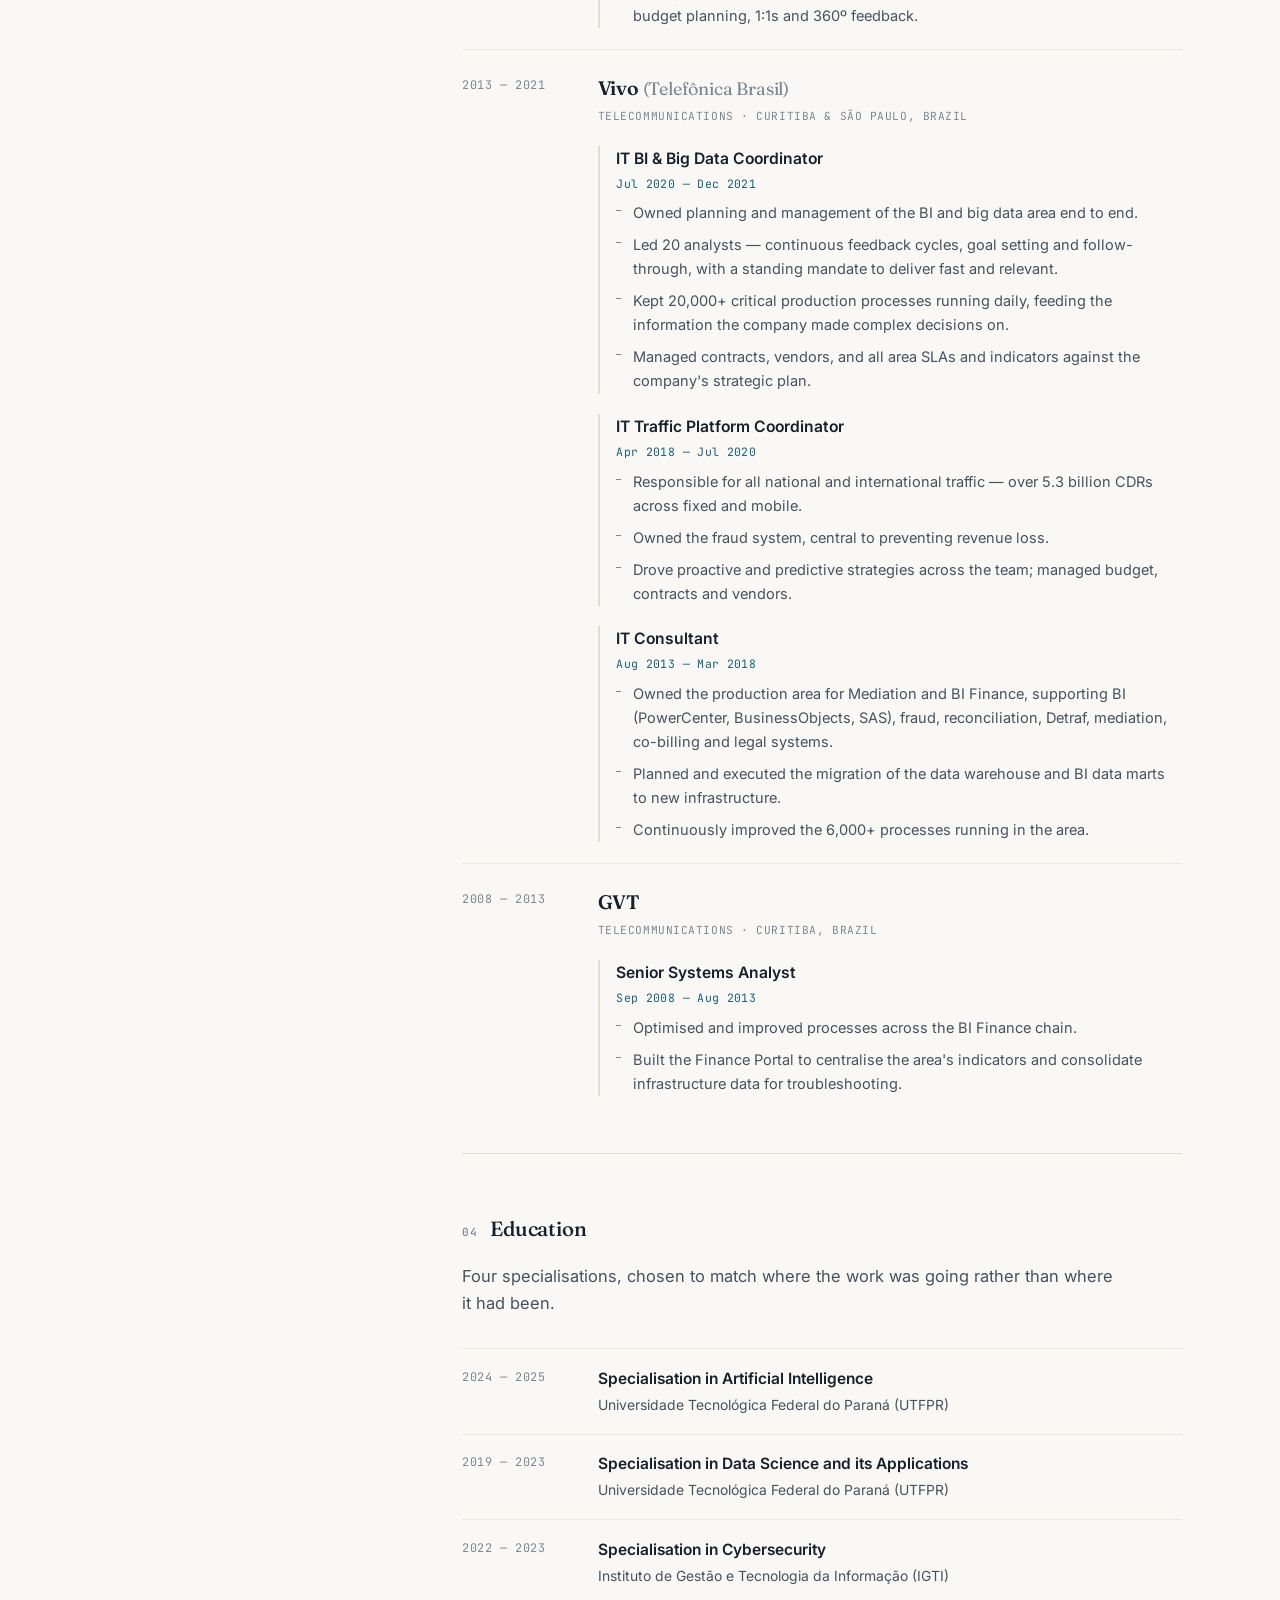
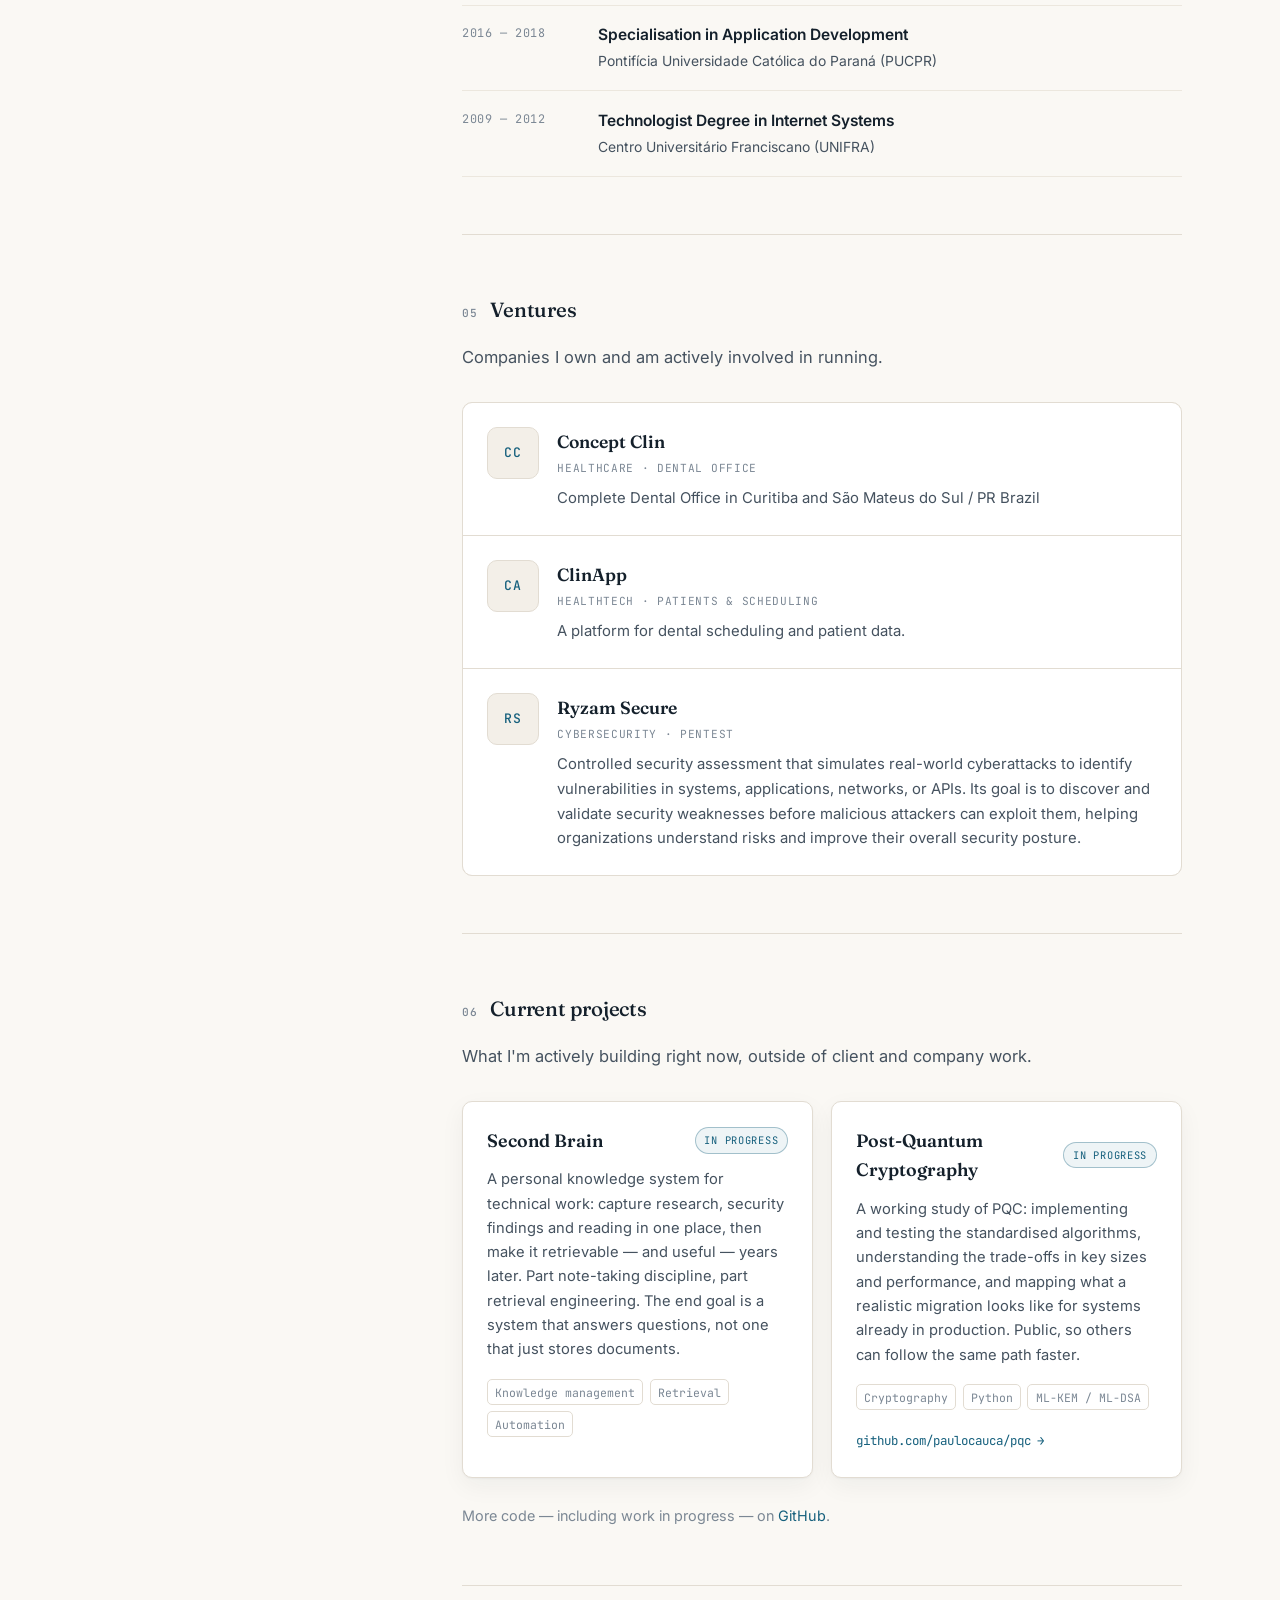
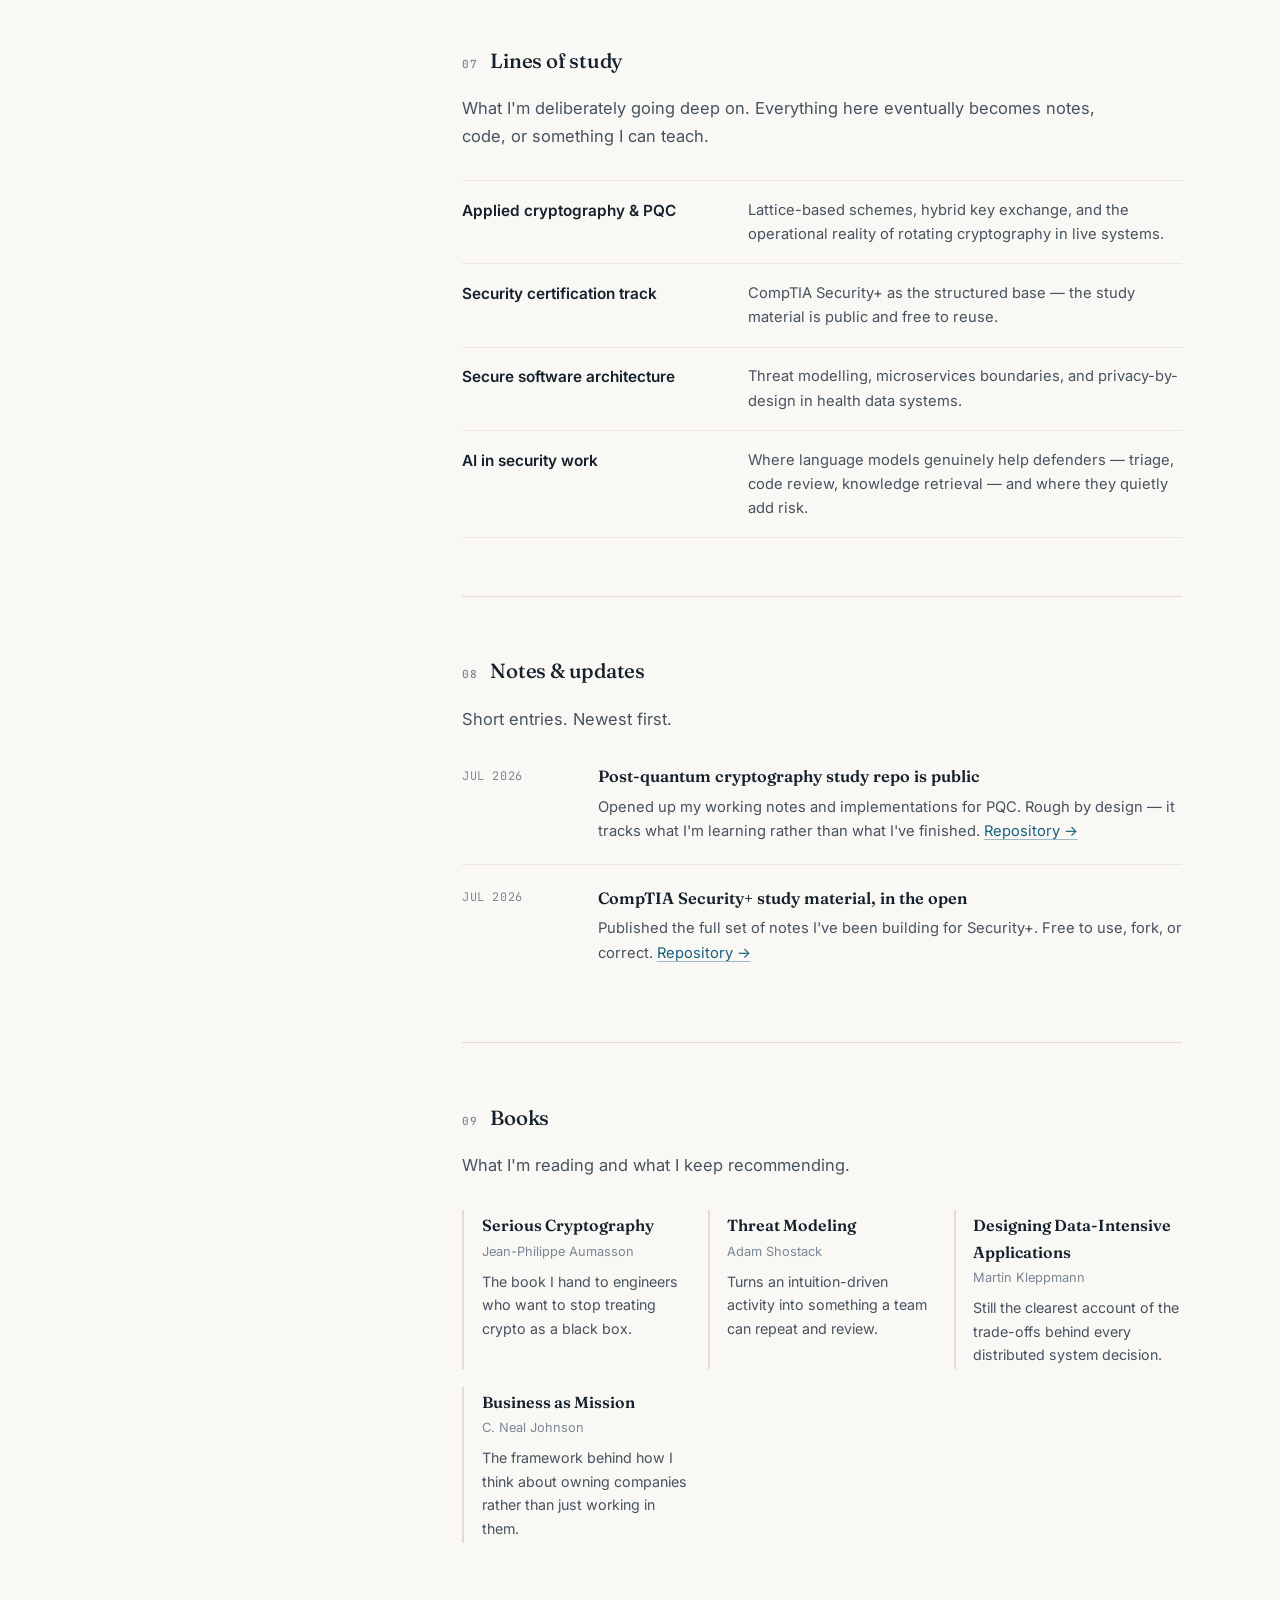
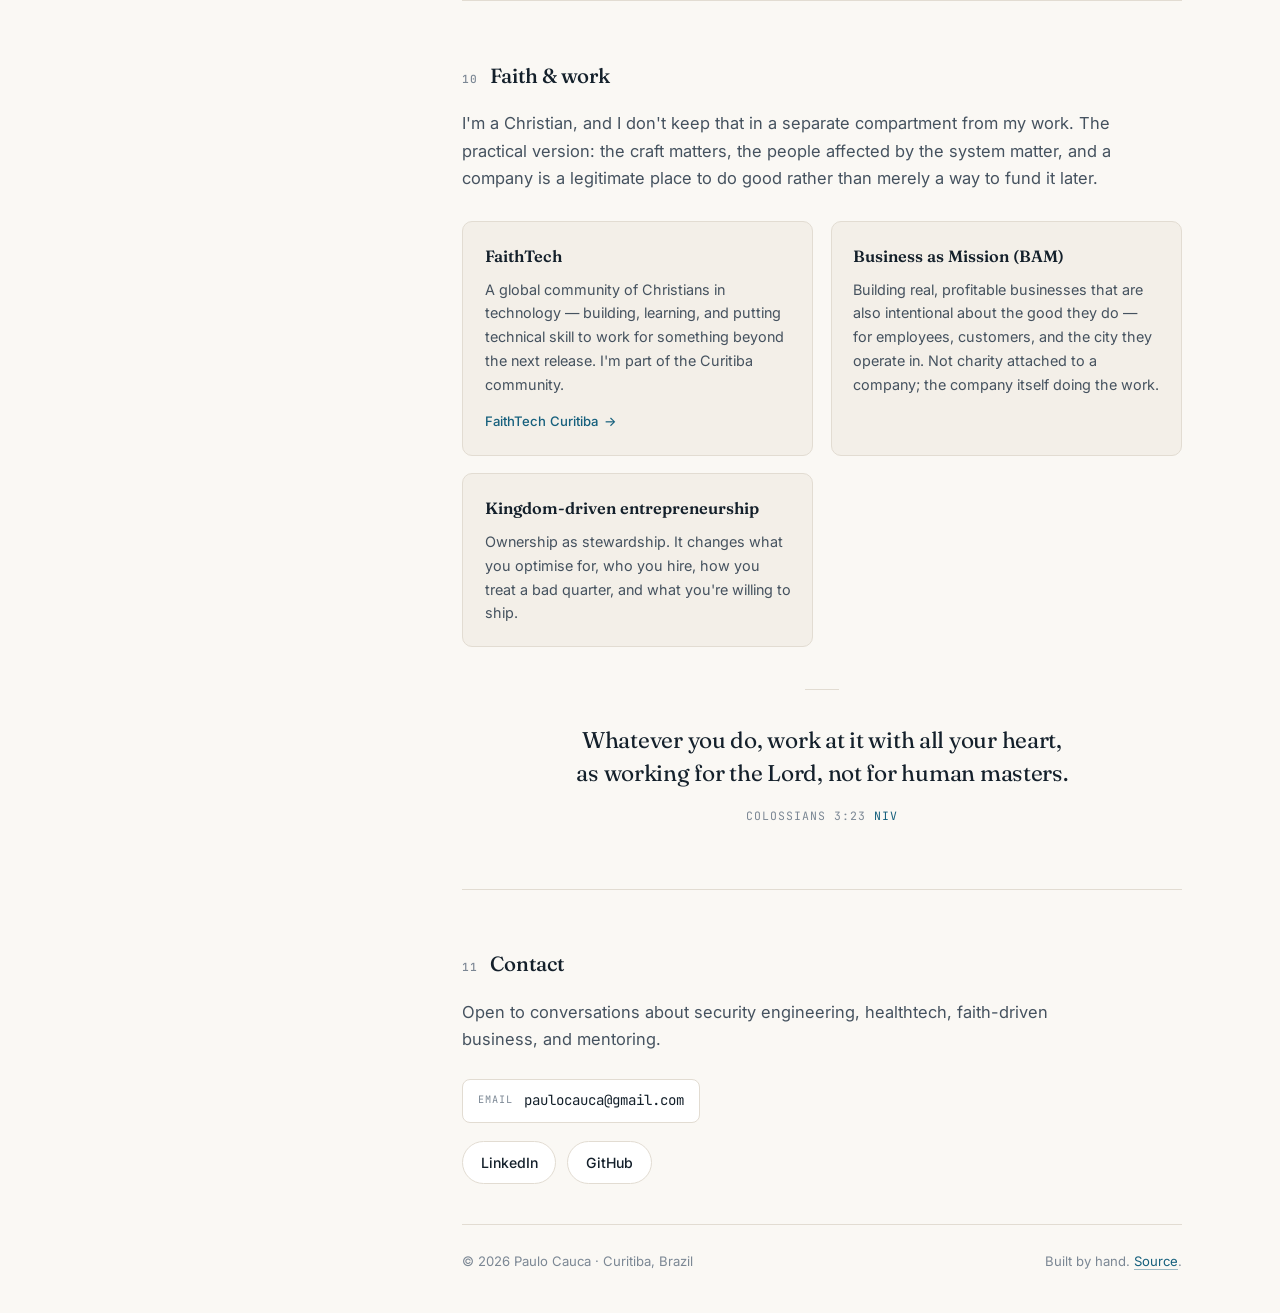
==== commit 5b4425b2: "Add a Portuguese version with a language switch The site now ships in two languages. /pt/ is a full " ====
--- a/index.html
+++ b/index.html
@@ -8,11 +8,17 @@
 <meta name="author" content="Paulo Cauca">
 <link rel="canonical" href="https://paulocauca.github.io/">
 
+<link rel="alternate" hreflang="en" href="https://paulocauca.github.io/">
+<link rel="alternate" hreflang="pt-BR" href="https://paulocauca.github.io/pt/">
+<link rel="alternate" hreflang="x-default" href="https://paulocauca.github.io/">
+
 <meta property="og:type" content="profile">
 <meta property="og:title" content="Paulo Cauca — Cybersecurity &amp; Software">
 <meta property="og:description" content="Cybersecurity senior specialist in Curitiba, Brazil. 18+ years across payments, telecom and healthcare. Owner of Concept Clin, ClinApp and Ryzam Secure.">
 <meta property="og:url" content="https://paulocauca.github.io/">
 <meta property="og:image" content="https://paulocauca.github.io/assets/img/avatar.jpg">
+<meta property="og:locale" content="en_US">
+<meta property="og:locale:alternate" content="pt_BR">
 <meta name="twitter:card" content="summary">
 <meta name="twitter:site" content="@paulocauca">
 
@@ -84,9 +90,17 @@
         </a>
       </div>
 
-      <button class="theme" type="button" aria-label="Toggle color theme">
-        <span class="theme__dot"></span><span class="theme__label">Dark</span>
-      </button>
+      <div class="rail__prefs">
+        <button class="theme" type="button" aria-label="Toggle color theme"
+                data-label-dark="Dark" data-label-light="Light">
+          <span class="theme__dot"></span><span class="theme__label">Dark</span>
+        </button>
+
+        <nav class="lang" aria-label="Language">
+          <span class="lang__on" aria-current="true">EN</span>
+          <a href="pt/" hreflang="pt-BR" lang="pt-BR">PT</a>
+        </nav>
+      </div>
     </div>
   </aside>
 
--- a/assets/css/style.css
+++ b/assets/css/style.css
@@ -172,6 +172,37 @@
 .rail__links a:hover { color: var(--ink); border-color: var(--ink-3); background: var(--card); }
 .rail__links svg { width: 16px; height: 16px; fill: currentColor; }
 
+/* preferences row: theme + language */
+.rail__prefs {
+  display: flex; align-items: center;
+  gap: .9rem;
+  flex-wrap: wrap;
+}
+
+/* language switch */
+.lang {
+  display: inline-flex; align-items: center;
+  font-family: var(--f-mono);
+  font-size: .72rem;
+  letter-spacing: .06em;
+  border: 1px solid var(--rule);
+  border-radius: 7px;
+  overflow: hidden;
+}
+.lang a, .lang__on {
+  padding: .22rem .48rem;
+  line-height: 1.4;
+  color: var(--ink-3);
+  transition: color .18s ease, background .18s ease;
+}
+.lang a:hover { color: var(--ink); background: var(--card); }
+.lang__on {
+  color: var(--ink);
+  font-weight: 500;
+  background: var(--card);
+}
+.lang a + .lang__on, .lang__on + a { border-left: 1px solid var(--rule); }
+
 /* theme toggle */
 .theme {
   align-self: flex-start;
@@ -633,6 +664,18 @@
 
 /* ── Responsive ───────────────────────────────────────────── */
 
+/* Short desktop windows: tighten the rail so its bottom row
+   (theme + language) stays inside the sticky viewport. */
+@media (min-width: 901px) and (max-height: 860px) {
+  .rail__inner {
+    gap: .75rem;
+    padding-top: 2rem;
+    padding-bottom: 1.25rem;
+  }
+  .avatar { width: 112px; height: 112px; }
+  .rail__name { font-size: 1.55rem; }
+}
+
 @media (max-width: 900px) {
   .shell { grid-template-columns: 1fr; gap: 0; }
 
@@ -645,7 +688,7 @@
     grid-template-areas:
       "pic  id"
       "nav  nav"
-      "soc  soc";
+      "soc  prf";
     align-items: center;
     gap: 1.25rem;
     border-bottom: 1px solid var(--rule);
@@ -676,7 +719,7 @@
   .rail__nav a.is-active { border-left: 0; border-bottom-color: var(--accent); }
 
   .rail__links { grid-area: soc; margin-top: 0; }
-  .theme { position: absolute; top: 2.9rem; right: 0; }
+  .rail__prefs { grid-area: prf; justify-self: end; gap: .75rem; }
   .rail { position: relative; }
 
   .content { padding-top: 2.25rem; }
@@ -692,7 +735,7 @@
 }
 
 @media print {
-  .rail__nav, .rail__links, .theme, .intro__cta, .skip-link { display: none; }
+  .rail__nav, .rail__links, .rail__prefs, .intro__cta, .skip-link { display: none; }
   .shell { grid-template-columns: 1fr; }
   body { background: #fff; color: #000; font-size: 11pt; }
   .card, .proj, .faith__item, .venture { break-inside: avoid; }
